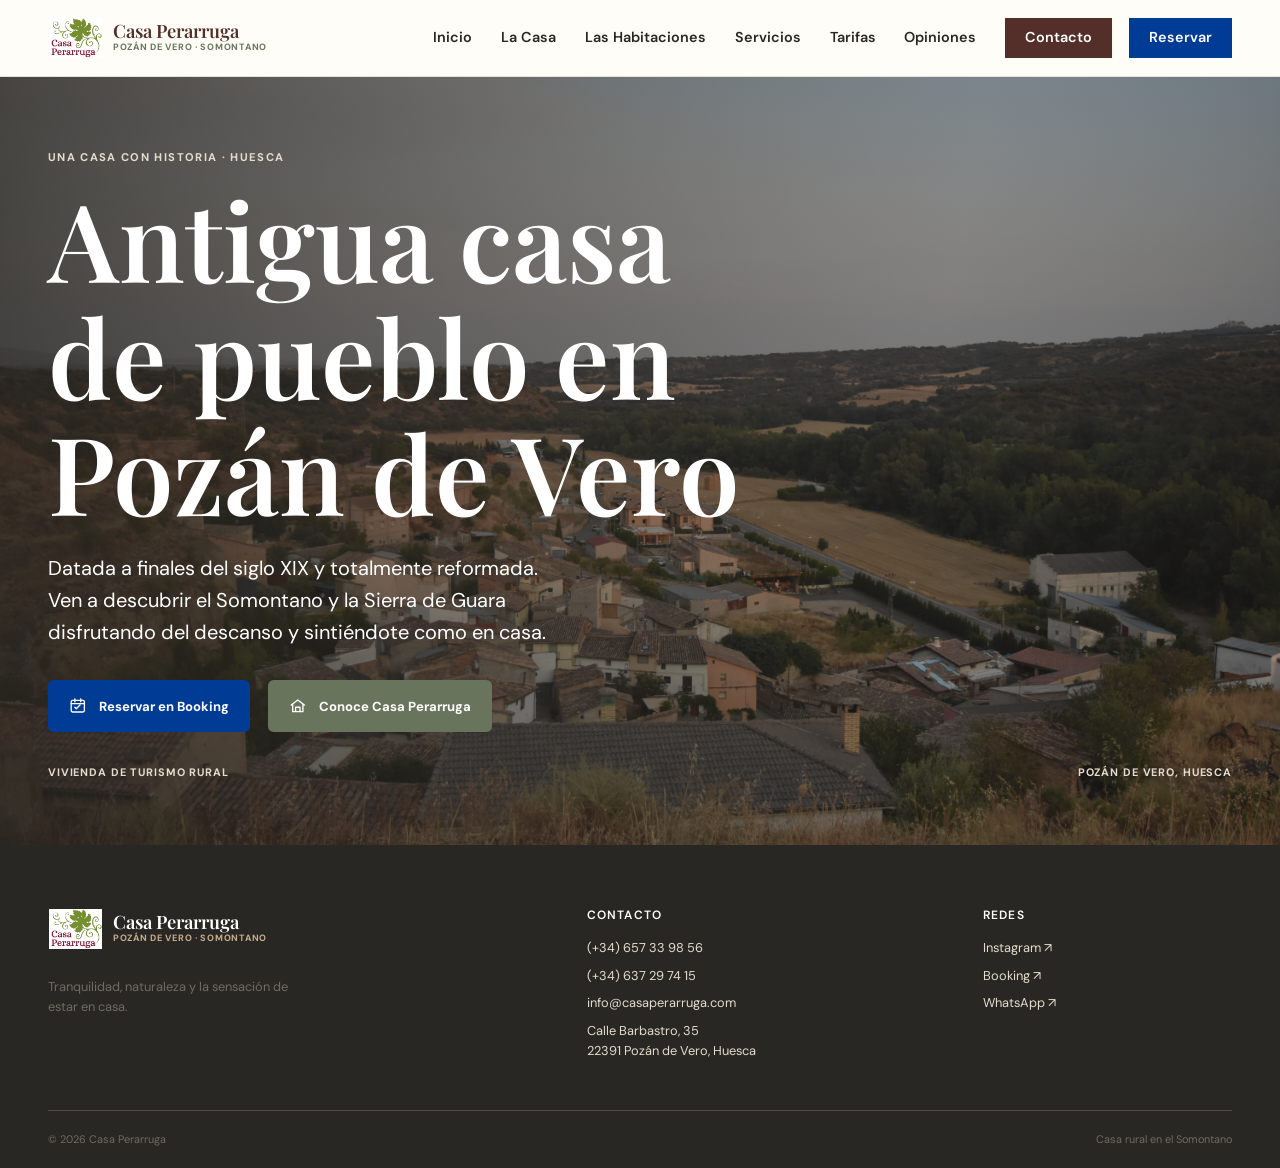
==== index.html @ ce6742c4 "Acabado parte de servicios" ====
<!doctype html>
<html lang="es">
  <head>
    <meta charset="UTF-8" />
    <meta name="viewport" content="width=device-width, initial-scale=1.0" />
    <meta
      name="description"
      content="Casa Perarruga: casa rural con encanto en Pozán de Vero, en el corazón del Somontano y cerca de la Sierra de Guara."
    />
    <meta
      name="keywords"
      content="casa rural Pozán de Vero, turismo Somontano, alojamiento Sierra de Guara"
    />
    <meta name="author" content="Casa Perarruga" />
    <meta name="theme-color" content="#542f2a" />
    <title>Casa Perarruga | Tu refugio en el Somontano</title>
    <link rel="preconnect" href="https://fonts.googleapis.com" />
    <link rel="preconnect" href="https://fonts.gstatic.com" crossorigin />
    <link
      href="https://fonts.googleapis.com/css2?family=DM+Sans:wght@400;500;600;700&family=Playfair+Display:wght@500;600;700&display=swap"
      rel="stylesheet"
    />
    <link rel="stylesheet" href="styles.css" />
  </head>
  <body>
    <header class="site-header">
      <div class="header-inner">
        <a class="brand" href="index.html" aria-label="Casa Perarruga, inicio">
          <span class="brand__mark"
            ><img
              src="imgs/Logo-Casa-Perarruga-WP_-2.jpg"
              alt="Logo de Casa Perarruga"
          /></span>
          <span class="brand__text"
            ><strong>Casa Perarruga</strong
            ><small>Pozán de Vero · Somontano</small></span
          >
        </a>
        <input class="menu-toggle" type="checkbox" id="menu-toggle" />
        <label class="menu-button" for="menu-toggle"
          ><span></span><span></span><span></span
          ><span class="sr-only">Abrir menú</span></label
        >
        <nav class="site-nav" aria-label="Navegación principal">
          <ul>
            <li><a href="index.html" aria-current="page">Inicio</a></li>
            <li class="nav-dropdown">
              <a href="la-casa.html">La Casa</a>
              <ul class="nav-dropdown__menu">
                <li>
                  <a href="la-casa.html#casa-espacios">Descubre la Casa</a>
                </li>
                <li>
                  <a href="la-casa.html#entorno-casa">Explora el Entorno</a>
                </li>
                <li>
                  <a href="la-casa.html#about-us-title">Sobre Nosotros</a>
                </li>
              </ul>
            </li>
            <li class="nav-dropdown">
              <a href="habitaciones.html">Las Habitaciones</a>
              <ul class="nav-dropdown__menu">
                <li><a href="habitacion-garnacha.html">Garnacha</a></li>
                <li><a href="habitacion-merlot.html">Merlot</a></li>
                <li><a href="habitacion-alcanon.html">Alcañón</a></li>
                <li><a href="habitacion-syrah.html">Syrah</a></li>
              </ul>
            </li>
            <li class="nav-dropdown">
              <a href="servicios.html">Servicios</a>
              <ul class="nav-dropdown__menu">
                <li><a href="servicios.html#servicios-title">Servicios incluidos</a></li>
                <li><a href="servicios.html#desayuno-title">Desayuno &amp; Cocina</a></li>
                <li><a href="servicios.html#productos-title">Productos</a></li>
                <li><a href="servicios.html#actividades-title">Actividades</a></li>
              </ul>
            </li>
            <li><a href="tarifas.html">Tarifas</a></li>
            <li><a href="opiniones.html">Opiniones</a></li>
                        <li><a class="nav-cta" href="contacto.html">Contacto</a></li>
            <li>
              <a class="nav-cta nav-cta--booking" href="https://www.booking.com/hotel/es/casa-perarruga.es.html?label=casa-perarruga-aPDXB5siTOXOJWH2P6ihbQS466324829192%3Apl%3Ata%3Ap1%3Ap2%3Aac%3Aap%3Aneg%3Afi%3Atikwd-368432872474%3Alp9197910%3Ali%3Adec%3Adm%3Appccp%3DUmFuZG9tSVYkc2RlIyh9YcGt_tphEo8pawEozW2KQ80&amp;sid=4bc61bdd47e0f33b08dd6b1c204d0a0e&amp;gclid=CjwKCAjw_KjVBhAHEiwAnC0N9K6-22BFaxeWyyTwNk_1AvTN_GtbEFXbpusUPiJRdxfGMWek1PBj7BoCmowQAvD_BwE&amp;aid=311090&amp;ucfs=1&amp;arphpl=1&amp;dest_id=-397373&amp;dest_type=city&amp;group_adults=2&amp;req_adults=2&amp;no_rooms=1&amp;group_children=0&amp;req_children=0&amp;hpos=1&amp;hapos=1&amp;sr_order=popularity&amp;srpvid=c06a6f31c897105a&amp;srepoch=1789573737&amp;from=searchresults" target="_blank" rel="noopener noreferrer">Reservar</a>
            </li>
          </ul>
        </nav>
      </div>
    </header>

    <main>
      <section class="hero" aria-labelledby="hero-title">
        <div class="hero__content page-width">
          <p class="eyebrow">Una casa con historia · Huesca</p>
          <h1 id="hero-title">Antigua casa de pueblo en Pozán de Vero</h1>
          <p class="hero__intro">
            Datada a finales del siglo XIX y totalmente reformada. Ven a
            descubrir el Somontano y la Sierra de Guara disfrutando del descanso
            y sintiéndote como en casa.
          </p>
          <div class="hero__actions">
            <a
              class="button button--booking"
              href="https://www.booking.com/hotel/es/casa-perarruga.es.html?label=casa-perarruga-aPDXB5siTOXOJWH2P6ihbQS466324829192%3Apl%3Ata%3Ap1%3Ap2%3Aac%3Aap%3Aneg%3Afi%3Atikwd-368432872474%3Alp9197910%3Ali%3Adec%3Adm%3Appccp%3DUmFuZG9tSVYkc2RlIyh9YcGt_tphEo8pawEozW2KQ80&amp;sid=4bc61bdd47e0f33b08dd6b1c204d0a0e&amp;gclid=CjwKCAjw_KjVBhAHEiwAnC0N9K6-22BFaxeWyyTwNk_1AvTN_GtbEFXbpusUPiJRdxfGMWek1PBj7BoCmowQAvD_BwE&amp;aid=311090&amp;ucfs=1&amp;arphpl=1&amp;dest_id=-397373&amp;dest_type=city&amp;group_adults=2&amp;req_adults=2&amp;no_rooms=1&amp;group_children=0&amp;req_children=0&amp;hpos=1&amp;hapos=1&amp;sr_order=popularity&amp;srpvid=c06a6f31c897105a&amp;srepoch=1789573737&amp;from=searchresults"
              target="_blank"
              rel="noopener noreferrer"
              ><svg
                class="button__icon"
                viewBox="0 0 24 24"
                aria-hidden="true"
                focusable="false"
              >
                <rect x="3" y="4.5" width="18" height="16" rx="2" />
                <path d="M8 2.5v4M16 2.5v4M3 9h18M8 14l2 2 5-5" />
              </svg>
              <span>Reservar en Booking</span></a
            >
            <a class="button button--secondary" href="la-casa.html">
              <svg
                class="button__icon"
                viewBox="0 0 24 24"
                aria-hidden="true"
                focusable="false"
              >
                <path d="m3 11 9-7 9 7M5 10v10h14V10M9 20v-6h6v6" />
              </svg>
              <span>Conoce Casa Perarruga</span>
            </a>
          </div>
        </div>
        <div class="hero__meta page-width">
          <span>Vivienda de Turismo Rural</span
          ><span>Pozán de Vero, Huesca</span>
        </div>
      </section>
    </main>

    <footer class="site-footer">
      <div class="page-width footer-grid">
        <div>
          <a class="brand brand--footer" href="index.html"
            ><span class="brand__mark"
              ><img
                src="imgs/Logo-Casa-Perarruga-WP_-2.jpg"
                alt="Logo de Casa Perarruga" /></span
            ><span class="brand__text"
              ><strong>Casa Perarruga</strong
              ><small>Pozán de Vero · Somontano</small></span
            ></a
          >
          <p class="footer-note">
            Tranquilidad, naturaleza y la sensación de estar en casa.
          </p>
        </div>
        <div>
          <h3>Contacto</h3>
          <address>
            <a href="tel:+34657339856">(+34) 657 33 98 56</a
            ><a href="tel:+34637297415">(+34) 637 29 74 15</a
            ><a href="mailto:info@casaperarruga.com">info@casaperarruga.com</a
            ><a
              href="https://www.google.com/maps/place/Casa+Perarruga/@42.0810621,0.0323844,17z/data=!3m1!4b1!4m9!3m8!1s0x12a7887ef8998ebd:0x75d4f2448e5ed195!5m2!4m1!1i2!8m2!3d42.0810581!4d0.0349593!16s%2Fg%2F11c52byd4_?entry=ttu&amp;g_ep=EgoyMDI2MDkxMy4wIKXMDSoASAFQAw%3D%3D"
              target="_blank"
              rel="noopener noreferrer"
              >Calle Barbastro, 35<br />22391 Pozán de Vero, Huesca</a
            >
          </address>
        </div>
        <div>
          <h3>Redes</h3>
          <div class="social-links">
            <a
              href="https://www.instagram.com/casaperarruga"
              target="_blank"
              rel="noopener noreferrer"
              >Instagram <span aria-hidden="true">↗</span></a
            ><a
              href="https://www.booking.com/hotel/es/casa-perarruga.es.html?label=casa-perarruga-aPDXB5siTOXOJWH2P6ihbQS466324829192%3Apl%3Ata%3Ap1%3Ap2%3Aac%3Aap%3Aneg%3Afi%3Atikwd-368432872474%3Alp9197910%3Ali%3Adec%3Adm%3Appccp%3DUmFuZG9tSVYkc2RlIyh9YcGt_tphEo8pawEozW2KQ80&amp;sid=4bc61bdd47e0f33b08dd6b1c204d0a0e&amp;gclid=CjwKCAjw_KjVBhAHEiwAnC0N9K6-22BFaxeWyyTwNk_1AvTN_GtbEFXbpusUPiJRdxfGMWek1PBj7BoCmowQAvD_BwE&amp;aid=311090&amp;ucfs=1&amp;arphpl=1&amp;dest_id=-397373&amp;dest_type=city&amp;group_adults=2&amp;req_adults=2&amp;no_rooms=1&amp;group_children=0&amp;req_children=0&amp;hpos=1&amp;hapos=1&amp;sr_order=popularity&amp;srpvid=c06a6f31c897105a&amp;srepoch=1789573737&amp;from=searchresults"
              target="_blank"
              rel="noopener noreferrer"
              >Booking <span aria-hidden="true">↗</span></a
            ><a
              href="https://api.whatsapp.com/send/?phone=34657339856&amp;text=Hola%2C+%C2%BFpod%C3%A9is+ayudarme%3F&amp;type=phone_number&amp;app_absent=0"
              target="_blank"
              rel="noopener noreferrer"
              >WhatsApp <span aria-hidden="true">↗</span></a
            >
          </div>
        </div>
      </div>
      <div class="footer-bottom page-width">
        <span>© 2026 Casa Perarruga</span
        ><span>Casa rural en el Somontano</span>
      </div>
    </footer>
  </body>
</html>
---- styles.css ----
﻿:root {
  --cream: #f6f1e8;
  --paper: #fffdf8;
  --stone: #e5dccd;
  --sand: #c9ae8f;
  --earth: #8b654e;
  --clay: #b86d50;
  --wine: #542f2a;
  --olive: #69745c;
  --ink: #292723;
  --muted: #706a62;
  --white: #ffffff;
  --heading: "Playfair Display", Georgia, serif;
  --body: "DM Sans", Arial, sans-serif;
  --content-width: 74rem;
  --section-space: clamp(4.5rem, 10vw, 8.5rem);
  --radius: 0.35rem;
  --shadow: 0 1.25rem 3rem rgb(41 39 35 / 12%);
}

* {
  box-sizing: border-box;
}

html {
  scroll-behavior: smooth;
}

body {
  margin: 0;
  max-width: 100vw;
  overflow-x: hidden;
  color: var(--ink);
  background: var(--paper);
  font-family: var(--body);
  line-height: 1.6;
}

body,
button,
input {
  font-family: var(--body);
}

img {
  display: block;
  max-width: 100%;
}

a {
  color: inherit;
}

a:focus-visible,
button:focus-visible,
input:focus-visible+.menu-button {
  outline: 3px solid var(--clay);
  outline-offset: 4px;
}

.page-width {
  width: min(100% - 2rem, var(--content-width));
  margin-inline: auto;
}

.sr-only {
  position: absolute;
  width: 1px;
  height: 1px;
  padding: 0;
  margin: -1px;
  overflow: hidden;
  clip: rect(0, 0, 0, 0);
  white-space: nowrap;
  border: 0;
}

.site-header {
  position: sticky;
  top: 0;
  z-index: 10;
  background: rgb(255 253 248 / 94%);
  border-bottom: 1px solid rgb(201 174 143 / 35%);
  backdrop-filter: blur(1rem);
}

.header-inner {
  display: flex;
  position: relative;
  align-items: center;
  justify-content: space-between;
  min-height: 4.75rem;
  width: min(100% - 2rem, var(--content-width));
  margin-inline: auto;
}

.brand {
  display: inline-flex;
  align-items: center;
  gap: 0.65rem;
  color: var(--wine);
  text-decoration: none;
}

.brand__mark {
  display: block;
  width: 3.4rem;
  height: 2.5rem;
  flex: 0 0 3.4rem;
  overflow: hidden;
}

.brand__mark img {
  width: 100%;
  height: 100%;
  object-fit: contain;
  object-position: center;
}

.brand__text {
  display: grid;
  gap: 0.1rem;
}

.brand__text strong {
  font-family: var(--heading);
  font-size: 1.15rem;
  font-weight: 600;
  line-height: 1;
}

.brand__text small {
  color: var(--olive);
  font-size: 0.57rem;
  font-weight: 700;
  letter-spacing: 0.08em;
  line-height: 1.3;
  text-transform: uppercase;
}

.menu-toggle {
  position: absolute;
  width: 1px;
  height: 1px;
  opacity: 0;
}

.menu-button {
  display: grid;
  gap: 0.28rem;
  width: 2.75rem;
  padding: 0.6rem;
  cursor: pointer;
}

.menu-button span:not(.sr-only) {
  display: block;
  width: 100%;
  height: 2px;
  background: var(--wine);
  transition:
    transform 180ms ease,
    opacity 180ms ease;
}

.site-nav {
  position: absolute;
  top: 100%;
  right: 0;
  left: 0;
  display: none;
  padding: 0.75rem 1rem 1rem;
  background: var(--paper);
  border-bottom: 1px solid var(--stone);
  box-shadow: var(--shadow);
}

.menu-toggle:checked~.site-nav {
  display: block;
}

.menu-toggle:checked+.menu-button span:nth-child(1) {
  transform: translateY(0.42rem) rotate(45deg);
}

.menu-toggle:checked+.menu-button span:nth-child(2) {
  opacity: 0;
}

.menu-toggle:checked+.menu-button span:nth-child(3) {
  transform: translateY(-0.42rem) rotate(-45deg);
}

.site-nav ul {
  display: grid;
  gap: 0.25rem;
  margin: 0;
  padding: 0;
  list-style: none;
}

.nav-dropdown {
  position: relative;
}

.nav-dropdown>a {
  font-weight: 700;
}

.nav-dropdown>a span {
  display: none;
}

.nav-dropdown__menu {
  display: grid !important;
  gap: 0 !important;
  max-height: 0;
  overflow: hidden;
  padding: 0 !important;
  background: var(--paper);
  border: 1px solid transparent;
  border-radius: 0.5rem;
  opacity: 0;
  visibility: hidden;
  transform: translateY(-0.35rem);
  transition:
    max-height 220ms ease,
    opacity 180ms ease,
    visibility 180ms ease,
    transform 180ms ease;
}

.nav-dropdown__menu {
  margin: 0.25rem 0 0.5rem 0.75rem !important;
  padding: 0.35rem 0 0.35rem 0.5rem !important;
  border-left: 2px solid var(--clay);
  border-radius: 0;
  background: var(--cream);
}

.nav-dropdown:hover .nav-dropdown__menu,
.nav-dropdown:focus-within .nav-dropdown__menu,
.menu-toggle:checked~.site-nav .nav-dropdown__menu {
  max-height: 15rem;
  opacity: 1;
  visibility: visible;
  transform: translateY(0);
}

.nav-dropdown__menu a {
  padding: 0.5rem 0.8rem;
  color: var(--muted);
  font-size: 0.78rem;
  font-weight: 500;
  border-radius: 0.35rem;
}

.nav-dropdown__menu a:hover,
.nav-dropdown__menu a:focus-visible {
  background: var(--cream);
  color: var(--wine);
}

.site-nav a {
  display: block;
  padding: 0.7rem 0.8rem;
  color: var(--ink);
  font-size: 0.9rem;
  font-weight: 600;
  text-decoration: none;
}

.site-nav a:hover {
  color: var(--wine);
}

.site-nav .nav-cta {
  color: var(--white);
  background: var(--wine);
  text-align: center;
  transition: filter 180ms ease;
}

.site-nav .nav-cta:hover,
.site-nav .nav-cta:focus-visible {
  color: var(--white);
  filter: brightness(0.88);
}

.site-nav .nav-cta.nav-cta--booking {
  background: #003b95;
}

.hero {
  display: flex;
  flex-direction: column;
  justify-content: flex-end;
  min-height: min(48rem, calc(100svh - 4.75rem));
  padding-block: 5rem 4rem;
  color: var(--white);
  background-image:
    linear-gradient(100deg, rgb(41 39 35 / 78%) 0%, rgb(41 39 35 / 38%) 70%),
    url("imgs/DSC_0624.JPG");
  background-position: center;
  background-size: cover;
}

.hero__content {
  margin-inline: auto;
}

.eyebrow {
  margin: 0 0 0.9rem;
  color: var(--clay);
  font-size: 0.7rem;
  font-weight: 700;
  letter-spacing: 0.12em;
  line-height: 1.4;
  text-transform: uppercase;
}

.hero .eyebrow {
  color: var(--stone);
}

h1,
h2,
h3,
p {
  margin-top: 0;
}

h1,
h2,
h3 {
  font-family: var(--heading);
  font-weight: 600;
  line-height: 1.08;
}

h1 {
  max-width: 11ch;
  margin-bottom: 1.4rem;
  font-size: clamp(3rem, 12vw, 6.75rem);
}

h2 {
  margin-bottom: 1.5rem;
  font-size: clamp(2.2rem, 7vw, 4.4rem);
}

h3 {
  margin-bottom: 0.55rem;
  font-size: 1.35rem;
}

.hero__intro {
  max-width: 33rem;
  margin-bottom: 2rem;
  font-size: clamp(1rem, 2.5vw, 1.25rem);
}

.hero__actions {
  display: flex;
  flex-wrap: wrap;
  align-items: center;
  gap: 1.15rem;
}

.button {
  display: inline-flex;
  align-items: center;
  justify-content: center;
  gap: 0.75rem;
  min-height: 3.2rem;
  padding: 0.8rem 1.25rem;
  border: 1px solid transparent;
  border-radius: var(--radius);
  font-size: 0.82rem;
  font-weight: 700;
  text-decoration: none;
  transition:
    transform 180ms ease,
    filter 180ms ease;
}

.button:hover {
  transform: translateY(-2px);
  filter: brightness(0.88);
}

.button--primary {
  background: var(--clay);
  color: var(--white);
}

.button--booking {
  background: #003b95;
  color: var(--white);
}

.button--booking:hover,
.button--booking:focus-visible {
  background: #002f78;
  color: var(--white);
}

.button--secondary {
  background: var(--olive);
  color: var(--white);
}

.button__icon {
  width: 1.1rem;
  height: 1.1rem;
  fill: none;
  stroke: currentColor;
  stroke-linecap: round;
  stroke-linejoin: round;
  stroke-width: 1.8;
}

.text-link {
  display: inline-flex;
  align-items: center;
  gap: 0.55rem;
  color: var(--wine);
  font-size: 0.82rem;
  font-weight: 700;
  text-decoration: none;
}

.text-link:hover {
  color: var(--clay);
}

.text-link--light {
  color: var(--white);
}

.hero__meta {
  display: flex;
  justify-content: space-between;
  gap: 1rem;
  margin-top: 2rem;
  color: var(--stone);
  font-size: 0.68rem;
  font-weight: 700;
  letter-spacing: 0.08em;
  text-transform: uppercase;
}

.surroundings {
  width: 100%;
  max-width: 100vw;
  overflow: hidden;
  height: auto;
  padding: 5rem 0 3rem;
  background: var(--cream);
}

.surroundings__intro {
  display: flex;
  flex-direction: column;
  gap: 1rem;
  width: 100%;
  height: auto;
  align-items: stretch;
  margin-bottom: 2rem;
}

.surroundings__intro>div,
.surroundings__lead {
  min-width: 0;
}

.surroundings__intro h2 {
  max-width: 13ch;
  margin-bottom: 0;
  color: var(--wine);
  font-size: clamp(1.85rem, 8vw, 2.5rem);
  line-height: 1.05;
}

.surroundings__lead {
  max-width: 40rem;
  margin-bottom: 0;
  color: var(--muted);
  font-size: 0.92rem;
  line-height: 1.5;
}

.interest-grid {
  display: flex;
  flex-direction: row;
  width: 100%;
  max-width: 100%;
  gap: 1rem;
  height: auto;
  overflow-x: auto;
  padding: 0.25rem 0.1rem 0.75rem;
  scroll-snap-type: x mandatory;
  scrollbar-width: none;
  -webkit-overflow-scrolling: touch;
}

.interest-grid::-webkit-scrollbar {
  display: none;
}

.interest-card {
  display: flex;
  flex-direction: column;
  flex: 0 0 80%;
  height: auto;
  min-width: 80%;
  overflow: hidden;
  padding: 0;
  background: var(--paper);
  border-top: 3px solid var(--clay);
  box-shadow: 0 0.5rem 1.75rem rgb(41 39 35 / 7%);
  border-radius: var(--radius);
  scroll-snap-align: center;
}

.interest-card__image {
  width: 100%;
  height: 8.5rem;
  object-fit: cover;
}

.interest-card__content {
  display: flex;
  flex-direction: column;
  flex: 1;
  height: 100%;
  padding: 0.9rem 1rem 1rem;
}

.interest-card__number {
  margin-bottom: 0.6rem;
  color: var(--clay);
  font-size: 0.68rem;
  font-weight: 700;
  letter-spacing: 0.1em;
  text-transform: uppercase;
}

.interest-card h3 {
  color: var(--wine);
}

.interest-card__content>p:last-of-type {
  margin-bottom: 1.25rem;
  color: var(--muted);
  font-size: 0.82rem;
  line-height: 1.55;
}

.interest-card__map-link {
  align-self: stretch;
  display: flex;
  width: 100%;
  min-height: 3rem;
  margin-top: auto;
  padding: 0.75rem 1rem;
  border: 0;
  border-radius: 9999px;
  background: var(--wine);
  color: var(--white);
  font-size: 0.75rem;
  font-weight: 700;
  letter-spacing: 0.04em;
  justify-content: space-between;
  box-shadow: 0 0.35rem 0.8rem rgb(84 47 42 / 24%);
}

.interest-card__map-slot {
  display: inline-flex;
  flex: 0 0 1.5rem;
  align-items: center;
  justify-content: center;
  font-size: 1.15rem;
  line-height: 1;
}

.interest-card__map-slot img {
  width: 1.05rem;
  height: 1.4rem;
  object-fit: contain;
}

.interest-card__map-label {
  flex: 1 1 auto;
  text-align: center;
  white-space: nowrap;
}

.interest-card__map-link:hover,
.interest-card__map-link:focus-visible {
  background: var(--clay);
  color: var(--white);
  box-shadow: 0 0.5rem 1rem rgb(84 47 42 / 32%);
}

.surroundings__link {
  margin-top: 2rem;
}

.section {
  padding-block: var(--section-space);
}

.surroundings.section {
  padding-top: 5rem;
  padding-bottom: 3rem;
}

.about {
  display: grid;
  gap: 3.5rem;
}

.about__intro {
  max-width: 36rem;
}

.about__intro p:not(.eyebrow) {
  color: var(--muted);
}

.about__intro .lead {
  color: var(--ink);
  font-size: 1.13rem;
}

.about__intro .text-link {
  margin-top: 0.75rem;
}

.rural-seal {
  display: flex;
  align-items: center;
  gap: 1rem;
  max-width: 28rem;
  margin: 2rem 0 0;
  padding-top: 1.25rem;
  border-top: 1px solid var(--stone);
}

.rural-seal img {
  width: 4.5rem;
  height: 5.75rem;
  object-fit: cover;
  object-position: center;
  border-radius: var(--radius);
  box-shadow: 0 0.5rem 1.25rem rgb(41 39 35 / 12%);
}

.rural-seal figcaption {
  color: var(--muted);
  font-family: var(--heading);
  font-size: 1rem;
  line-height: 1.35;
}

.house-cta {
  align-self: flex-start;
  margin-top: auto;
  background: var(--wine);
}

.house-cta:hover,
.house-cta:focus-visible {
  background: var(--clay);
  color: var(--white);
  filter: none;
}

.house-slider {
  position: relative;
  width: 100%;
  max-width: 1000px;
  margin: 60px auto 0;
  overflow: hidden;
  border-radius: 12px;
  box-shadow: 0 0.75rem 2rem rgb(41 39 35 / 12%);
}

.house-slider__control {
  position: absolute;
  top: 50%;
  z-index: 1;
  display: grid;
  width: 2.5rem;
  height: 2.5rem;
  padding: 0;
  place-items: center;
  border: 1px solid rgb(255 255 255 / 60%);
  border-radius: 50%;
  background: rgb(41 39 35 / 35%);
  color: var(--white);
  font-size: 2rem;
  line-height: 1;
  transform: translateY(-50%);
  cursor: pointer;
  transition:
    background 180ms ease,
    transform 180ms ease;
}

.house-slider__control:hover,
.house-slider__control:focus-visible {
  background: rgb(84 47 42 / 82%);
  transform: translateY(-50%) scale(1.06);
}

.house-slider__control--previous {
  left: 1rem;
}

.house-slider__control--next {
  right: 1rem;
}

.house-slider__track {
  display: flex;
  width: 100%;
  height: 450px;
  gap: 0;
  overflow-x: auto;
  overflow-y: hidden;
  scroll-snap-type: x mandatory;
  scrollbar-width: none;
  -webkit-overflow-scrolling: touch;
}

.house-slider__track::-webkit-scrollbar {
  display: none;
}

.house-slider__track img {
  flex: 0 0 100%;
  width: 100%;
  height: 100%;
  object-fit: cover;
  scroll-snap-align: center;
}

.about__details {
  display: grid;
  gap: 0.75rem;
}

.detail-card {
  padding: 1.5rem;
  background: var(--cream);
  border-left: 3px solid var(--clay);
}

.detail-card__number {
  display: block;
  margin-bottom: 1.75rem;
  color: var(--clay);
  font-family: var(--heading);
  font-size: 1.25rem;
}

.detail-card__title {
  display: flex;
  align-items: center;
  gap: 0.5rem;
  color: var(--wine);
}

.detail-card__title svg {
  width: 1.35rem;
  height: 1.35rem;
  flex: 0 0 1.35rem;
  fill: none;
  stroke: currentColor;
  stroke-linecap: round;
  stroke-linejoin: round;
  stroke-width: 1.6;
}

.detail-card p {
  margin-bottom: 0;
  color: var(--muted);
  font-size: 0.9rem;
}

.section--tinted {
  background: var(--cream);
}

.section-heading {
  display: grid;
  gap: 1rem;
  margin-bottom: 2.25rem;
}

.section-heading h2 {
  margin-bottom: 0;
}

.section-heading>p {
  max-width: 26rem;
  margin-bottom: 0;
  color: var(--muted);
}

.room-grid {
  display: grid;
  gap: 1rem;
}

.room-card {
  display: flex;
  flex-direction: column;
  overflow: hidden;
  background: var(--paper);
  box-shadow: 0 0.5rem 1.75rem rgb(41 39 35 / 9%);
  border-radius: var(--radius);
}

.room-card__image {
  position: relative;
  aspect-ratio: 4 / 3;
  overflow: hidden;
}

.room-card__image img {
  width: 100%;
  height: 100%;
  object-fit: cover;
  transition: transform 500ms ease;
}

.room-card:hover .room-card__image img {
  transform: scale(1.04);
}

.room-card__image span {
  position: absolute;
  top: 0.8rem;
  right: 0.8rem;
  display: grid;
  width: 2.1rem;
  height: 2.1rem;
  place-items: center;
  border-radius: 50%;
  background: var(--paper);
  color: var(--wine);
  font-size: 0.68rem;
  font-weight: 700;
}

.room-card__body {
  display: flex;
  flex: 1;
  flex-direction: column;
  padding: 1.25rem;
}

.room-card__body p {
  margin-bottom: 1rem;
  color: var(--muted);
  font-size: 0.86rem;
}

.room-card__body a {
  color: var(--wine);
  font-size: 0.78rem;
  font-weight: 700;
  text-decoration: none;
}

.room-card__body a:hover {
  color: var(--clay);
}

.room-card__button {
  display: inline-flex;
  align-self: flex-start;
  align-items: center;
  gap: 0.55rem;
  margin-top: auto;
  padding: 0.65rem 0.85rem;
  border: 1px solid var(--wine);
  border-radius: var(--radius);
  background: var(--wine);
  color: var(--white) !important;
  transition:
    background-color 180ms ease,
    transform 180ms ease;
}

.room-card__button:hover,
.room-card__button:focus-visible {
  background: var(--clay);
  color: var(--white) !important;
  transform: translateY(-2px);
}

.services {
  display: grid;
  gap: 2.5rem;
}

.services__heading {
  max-width: 35rem;
}

.service-list {
  display: grid;
  gap: 1.5rem;
}

.service-list article {
  padding-top: 1rem;
  border-top: 1px solid var(--stone);
}

.service-list article>span {
  display: block;
  margin-bottom: 1.25rem;
  color: var(--clay);
  font-size: 1.35rem;
}

.service-list h3 {
  font-size: 1.25rem;
}

.service-list p {
  max-width: 22rem;
  margin-bottom: 0;
  color: var(--muted);
  font-size: 0.88rem;
}

.reviews {
  background: var(--wine);
  color: var(--white);
}

.reviews__inner {
  display: grid;
  gap: 3rem;
}

.rating {
  display: flex;
  flex-wrap: wrap;
  align-items: baseline;
  align-content: start;
  column-gap: 0.35rem;
  max-width: 15rem;
}

.rating strong {
  font-family: var(--heading);
  font-size: 5rem;
  font-weight: 500;
  line-height: 0.9;
}

.rating>span {
  color: var(--stone);
  font-size: 1.2rem;
}

.rating small {
  flex-basis: 100%;
  margin-top: 0.75rem;
  color: var(--stone);
  font-size: 0.72rem;
}

.stars {
  flex-basis: 100%;
  margin-top: 1.25rem;
  color: var(--sand);
  letter-spacing: 0.18em;
}

.review-copy h2 {
  max-width: 32rem;
  margin-bottom: 1.5rem;
}

blockquote {
  max-width: 34rem;
  margin: 0 0 1rem;
  color: var(--stone);
  font-size: 1rem;
}

cite {
  color: var(--white);
  font-size: 0.78rem;
  font-style: normal;
  font-weight: 700;
}

.review-copy .eyebrow {
  color: var(--sand);
}

.contact {
  display: flex;
  flex-direction: column;
  gap: 1.5rem;
  align-items: flex-start;
}

.contact h2 {
  margin-bottom: 0.5rem;
}

.contact p:not(.eyebrow) {
  max-width: 30rem;
  margin-bottom: 0;
  color: var(--muted);
}

.site-footer {
  padding: 4rem 0 1.25rem;
  background: var(--ink);
  color: var(--stone);
}

.footer-grid {
  display: grid;
  grid-template-columns: 1fr;
  gap: 2.5rem;
  padding-bottom: 3rem;
}

.brand--footer {
  color: var(--white);
}

.brand--footer .brand__mark {
  border: 0;
}

.brand--footer .brand__text small {
  color: var(--sand);
}

.footer-note {
  max-width: 15rem;
  margin: 1.25rem 0 0;
  color: var(--muted);
  font-size: 0.8rem;
}

.site-footer h3 {
  margin-bottom: 1rem;
  color: var(--white);
  font-family: var(--body);
  font-size: 0.75rem;
  letter-spacing: 0.1em;
  text-transform: uppercase;
}

.site-footer address {
  display: grid;
  gap: 0.45rem;
  color: var(--stone);
  font-size: 0.8rem;
  font-style: normal;
}

.site-footer address a,
.social-links a {
  text-decoration: none;
}

.site-footer address a:hover,
.social-links a:hover {
  color: var(--white);
}

.social-links {
  display: grid;
  gap: 0.45rem;
  font-size: 0.8rem;
}

.footer-bottom {
  display: flex;
  justify-content: space-between;
  gap: 1rem;
  padding-top: 1.25rem;
  border-top: 1px solid rgb(229 220 205 / 20%);
  color: var(--muted);
  font-size: 0.68rem;
}

.page-hero {
  padding-block: clamp(4rem, 10vw, 8rem) clamp(3rem, 7vw, 5rem);
  border-bottom: 1px solid var(--stone);
}

.house-page {
  display: flex;
  flex-direction: column;
}

.house-page .page-hero {
  display: flex;
  flex-direction: column;
  justify-content: flex-end;
  min-height: min(48rem, calc(100svh - 4.75rem));
  width: 100%;
  max-width: none;
  margin-inline: 0;
  padding: 5rem max(1rem, calc((100% - var(--content-width)) / 2)) 4rem;
  order: 1;
  color: var(--white);
  background-image:
    linear-gradient(100deg, rgb(41 39 35 / 78%) 0%, rgb(41 39 35 / 38%) 70%),
    url("imgs/Casa_Perarruga_Exterior.jpg");
  background-position: center;
  background-size: cover;
  border-bottom: 0;
}

.house-page .surroundings {
  order: 3;
}

.house-page .content-page {
  order: 2;
}

.page-hero h1 {
  max-width: 13ch;
  margin-bottom: 1.25rem;
  color: var(--wine);
  font-size: clamp(2.8rem, 9vw, 6rem);
}

.house-page .page-hero h1 {
  color: var(--white);
}

.page-hero .eyebrow,
.room-detail-hero .eyebrow {
  color: var(--stone);
}

.page-hero>p:last-child {
  max-width: 38rem;
  margin-bottom: 0;
  color: var(--muted);
  font-size: 1.1rem;
}

.house-page .page-hero>p:last-child {
  color: var(--stone);
}

.house-page .page-hero>p:not(.eyebrow) {
  max-width: 33rem;
  margin-bottom: 1rem;
  color: var(--white);
  font-size: clamp(1rem, 2.5vw, 1.25rem);
}

.rooms-hero {
  display: flex;
  flex-direction: column;
  justify-content: flex-end;
  min-height: min(48rem, calc(100svh - 4.75rem));
  width: 100%;
  max-width: none;
  margin-inline: 0;
  padding: 5rem max(1rem, calc((100% - var(--content-width)) / 2)) 4rem;
  color: var(--white);
  background-image:
    linear-gradient(100deg, rgb(41 39 35 / 78%) 0%, rgb(41 39 35 / 38%) 70%),
    url("imgs/105484343.jpg");
  background-position: center;
  background-size: cover;
  border-bottom: 0;
}

.rooms-hero h1 {
  color: var(--white);
}

.rooms-hero>p:last-child {
  max-width: 33rem;
  margin-bottom: 0;
  color: var(--white);
  font-size: clamp(1rem, 2.5vw, 1.25rem);
}

.house-section-nav {
  display: flex;
  flex-wrap: wrap;
  gap: 0.75rem;
  margin-top: 0;
}

.house-section-nav a {
  display: inline-flex;
  align-items: center;
  gap: 0.6rem;
  padding: 0.7rem 1rem;
  border: 1px solid rgb(255 255 255 / 55%);
  border-radius: var(--radius);
  color: var(--white);
  font-size: 0.82rem;
  font-weight: 700;
  text-decoration: none;
  transition:
    background-color 180ms ease,
    border-color 180ms ease,
    transform 180ms ease;
}

.house-section-nav a:hover,
.house-section-nav a:focus-visible {
  background: var(--white);
  border-color: var(--white);
  color: var(--wine);
  transform: translateY(-2px);
}

.house-section-nav a.button--booking {
  gap: 0.75rem;
  min-height: 3.2rem;
  padding: 0.8rem 1.25rem;
  border-color: transparent;
}

.house-section-nav a.button--booking:hover,
.house-section-nav a.button--booking:focus-visible {
  background: #002f78;
  border-color: transparent;
  color: var(--white);
}

#casa-espacios {
  scroll-margin-top: 11rem;
}

#about-us-title {
  scroll-margin-top: 15rem;
}

#entorno-casa {
  scroll-margin-top: 6rem;
}

/* Sección servicios: anclajes suaves */
#servicios-title,
#desayuno-title,
#actividades-title {
  scroll-margin-top: 11rem;
}

#productos-title {
  scroll-margin-top: 15rem;
  /* extra espacio para el icono */
}

.room-detail-hero {
  display: flex;
  flex-direction: column;
  justify-content: flex-end;
  min-height: min(48rem, calc(100svh - 4.75rem));
  width: 100%;
  max-width: none;
  margin-inline: 0;
  padding: 5rem max(1rem, calc((100% - var(--content-width)) / 2)) 4rem;
  color: var(--white);
  background-position: center;
  background-size: cover;
  border-bottom: 0;
}

.room-detail-hero--garnacha {
  background-image:
    linear-gradient(100deg, rgb(41 39 35 / 78%) 0%, rgb(41 39 35 / 38%) 70%),
    url("imgs/Habitaciones/Garnacha/Garnacha.jpg");
}

.room-detail-hero--merlot {
  background-image:
    linear-gradient(100deg, rgb(41 39 35 / 78%) 0%, rgb(41 39 35 / 38%) 70%),
    url("imgs/Habitaciones/Merlot/Merlot.jpg");
}

.room-detail-hero--alcanon {
  background-image:
    linear-gradient(100deg, rgb(41 39 35 / 78%) 0%, rgb(41 39 35 / 38%) 70%),
    url("imgs/Habitaciones/Alcañon/Alcañon.jpg");
}

.room-detail-hero--syrah {
  background-image:
    linear-gradient(100deg, rgb(41 39 35 / 78%) 0%, rgb(41 39 35 / 38%) 70%),
    url("imgs/Habitaciones/Syrah/Syrah.jpg");
}

.room-detail-hero h1 {
  min-height: 2.16em;
  color: var(--white);
}

.room-detail-hero>p:last-child {
  max-width: 33rem;
  min-height: 5.3rem;
  color: var(--white);
  font-size: clamp(1rem, 2.5vw, 1.25rem);
}

.hero,
.house-page .page-hero,
.rooms-hero,
.room-detail-hero {
  height: min(48rem, calc(100svh - 4.75rem));
  min-height: 0;
}

.room-detail {
  display: grid;
  gap: 2rem;
  padding-block: var(--section-space);
}

.room-photo-carousel {
  position: relative;
  width: min(100% - 2rem, 74rem);
  margin-inline: auto;
  margin-bottom: var(--section-space);
  overflow: hidden;
  border-radius: 0.75rem;
  box-shadow: var(--shadow);
}

.room-photo-carousel__track {
  display: flex;
  width: 100%;
  height: clamp(30rem, 65vw, 48rem);
  gap: 0;
  overflow-x: auto;
  overflow-y: hidden;
  scroll-snap-type: x mandatory;
  scrollbar-width: none;
  -webkit-overflow-scrolling: touch;
}

.room-photo-carousel__track::-webkit-scrollbar {
  display: none;
}

.room-photo-carousel__track img {
  flex: 0 0 100%;
  width: 100%;
  height: 100%;
  object-fit: cover;
  scroll-snap-align: center;
}

.room-photo-carousel__control {
  position: absolute;
  top: 50%;
  z-index: 1;
  display: grid;
  width: 2.75rem;
  height: 2.75rem;
  padding: 0;
  place-items: center;
  border: 1px solid rgb(255 255 255 / 60%);
  border-radius: 50%;
  background: rgb(41 39 35 / 45%);
  color: var(--white);
  font-size: 2rem;
  line-height: 1;
  transform: translateY(-50%);
  cursor: pointer;
}

.room-photo-carousel__control:hover,
.room-photo-carousel__control:focus-visible {
  background: var(--wine);
}

.room-photo-carousel__control--previous {
  left: 1rem;
}

.room-photo-carousel__control--next {
  right: 1rem;
}

.room-gallery {
  display: grid;
  grid-template-columns: repeat(2, 1fr);
  gap: 0.75rem;
}

.room-gallery img {
  width: 100%;
  height: 100%;
  min-height: 10rem;
  object-fit: cover;
  border-radius: var(--radius);
}

.room-gallery img:first-child {
  grid-column: 1 / -1;
  aspect-ratio: 16 / 10;
}

.room-description h2 {
  color: var(--wine);
}

.room-description p {
  color: var(--muted);
  line-height: 1.7;
}

.room-description .button {
  margin-top: 1rem;
}

/* ── Bloque de características: tarjetas clave-valor ───────────── */
.room-amenities {
  padding-block: clamp(2.5rem, 6vw, 4rem);
  border-top: 1px solid var(--stone);
}

.room-amenities__title {
  margin-bottom: 2rem;
  color: var(--wine);
  font-family: var(--font-serif);
  font-size: clamp(1.25rem, 2.5vw, 1.6rem);
  text-align: center;
}

.room-amenities__cards {
  display: grid;
  grid-template-columns: repeat(auto-fit, minmax(22rem, 1fr));
  gap: 1.25rem;
  max-width: 50rem;
  margin: 0 auto;
}

.room-amenities__card {
  border: 1px solid var(--stone);
  border-radius: var(--radius);
  overflow: hidden;
}

.room-amenities__card-header {
  display: flex;
  align-items: center;
  gap: 0.6rem;
  padding: 0.75rem 1.25rem;
  background: var(--wine);
  color: var(--white);
  font-size: 0.75rem;
  font-weight: 700;
  letter-spacing: 0.08em;
  text-transform: uppercase;
}

.room-amenities__card-header svg {
  width: 1rem;
  height: 1rem;
  flex-shrink: 0;
  fill: none;
  stroke: currentColor;
  stroke-width: 2;
  stroke-linecap: round;
  stroke-linejoin: round;
}

.room-amenities__table {
  width: 100%;
  border-collapse: collapse;
}

.room-amenities__table tr:nth-child(even) td {
  background: #faf8f5;
}

.room-amenities__table tr:last-child td {
  border-bottom: 0;
}

.room-amenities__table td {
  padding: 0.6rem 1.25rem;
  border-bottom: 1px solid var(--stone);
  font-size: 0.875rem;
  line-height: 1.4;
  vertical-align: middle;
}

.room-amenities__table td:first-child {
  width: 46%;
  color: var(--ink);
  font-weight: 600;
}

.room-amenities__table td:last-child {
  color: var(--muted);
}

.room-amenities__note {
  margin: 1.5rem auto 0;
  max-width: 50rem;
  color: var(--muted);
  font-size: 0.78rem;
  font-style: italic;
  text-align: center;
}

.content-page,
.contact-page,
.pricing-page,
.quote-grid {
  gap: 3rem;
  padding-block: var(--section-space);
}

.content-columns {
  display: grid;
  gap: 3rem;
}

.content-copy {
  max-width: 40rem;
  display: flex;
  flex-direction: column;
  height: 100%;
}

.content-copy h2,
.pricing-note h2,
.contact-panel h2 {
  color: var(--wine);
}

.floor-list {
  display: grid;
  gap: 1rem;
}

.floor-list .detail-card {
  border-left-width: 4px;
}

.rooms-page {
  padding-block: var(--section-space);
}

.rooms-page .room-card h2 {
  margin-bottom: 0.55rem;
  color: var(--wine);
  font-size: 1.7rem;
}

.service-list--page {
  grid-template-columns: 1fr;
  gap: 2rem;
}

.service-list--page article {
  padding: 1.5rem;
  background: var(--cream);
  border-top: 3px solid var(--clay);
}

.service-list--page h2 {
  margin-bottom: 0.6rem;
  color: var(--wine);
  font-size: 1.7rem;
}

.service-list--page p {
  max-width: 32rem;
}

.pricing-note,
.pricing-contact,
.contact-panel {
  padding: clamp(1.5rem, 5vw, 3rem);
  background: var(--cream);
}

.pricing-note h2 {
  max-width: 16ch;
}

.pricing-note p,
.pricing-contact p {
  max-width: 32rem;
  color: var(--muted);
}

.pricing-note .button {
  margin-top: 1rem;
}

.pricing-contact {
  align-self: start;
  background: var(--wine);
  color: var(--white);
}

.pricing-contact .eyebrow {
  color: var(--sand);
}

.pricing-contact h3 {
  color: var(--white);
  font-size: clamp(2rem, 7vw, 3.5rem);
}

.pricing-contact p {
  color: var(--stone);
}

.pricing-contact a {
  color: var(--white);
  font-weight: 700;
}

.reviews-page {
  background: var(--wine);
  color: var(--white);
}

.quote-grid article:last-child {
  align-self: end;
  color: var(--muted);
  font-size: 1.15rem;
}

.contact-panel {
  min-height: 18rem;
}

.contact-panel--soft {
  background: var(--stone);
}

.contact-panel address {
  display: grid;
  gap: 0.65rem;
  font-style: normal;
}

.contact-line {
  display: block;
  color: var(--wine);
  font-size: 1.05rem;
  font-weight: 700;
  text-decoration: none;
}

.contact-line:hover {
  color: var(--clay);
}

.contact-panel--soft .contact-line {
  font-weight: 500;
  line-height: 1.7;
}

@media (min-width: 42rem) {
  .room-grid {
    grid-template-columns: repeat(2, 1fr);
  }

  .service-list {
    grid-template-columns: repeat(3, 1fr);
    gap: 2rem;
  }

  .reviews__inner {
    grid-template-columns: minmax(12rem, 0.7fr) 1.3fr;
    align-items: center;
  }

  .contact {
    flex-direction: row;
    align-items: center;
    justify-content: space-between;
  }

  .footer-grid {
    grid-template-columns: 1.4fr 1fr 0.7fr;
  }

  .content-page,
  .contact-page,
  .pricing-page,
  .quote-grid {
    align-items: start;
  }

  .content-columns {
    grid-template-columns: 1fr 1fr;
    align-items: stretch;
  }

  .service-list--page {
    grid-template-columns: repeat(2, 1fr);
  }
}

@media (min-width: 768px) {
  .surroundings__intro {
    flex-direction: row;
    gap: 4rem;
    align-items: end;
    margin-bottom: 3rem;
  }

  .surroundings__intro>div,
  .surroundings__lead {
    flex: 1 1 0;
  }

  .surroundings__intro h2 {
    max-width: 13ch;
    font-size: clamp(2.2rem, 7vw, 4.4rem);
    line-height: 1.08;
  }

  .surroundings__lead {
    font-size: 1.05rem;
    line-height: 1.7;
  }

  .interest-grid {
    display: grid;
    grid-template-columns: repeat(3, 1fr);
    overflow: visible;
    padding: 0;
    scroll-snap-type: none;
  }

  .interest-card {
    min-width: 0;
    scroll-snap-align: none;
  }

  .interest-card__image {
    height: 9rem;
  }

  .interest-card__content {
    padding: 1.1rem 1.2rem 1.2rem;
  }

  .interest-card__content>p:last-of-type {
    font-size: 0.9rem;
    line-height: 1.7;
  }
}

@media (min-width: 60rem) {
  .menu-button {
    display: none;
  }

  .site-nav {
    position: static;
    display: block;
    padding: 0;
    background: none;
    border: 0;
    box-shadow: none;
  }

  .site-nav ul {
    display: flex;
    align-items: center;
    gap: 0.3rem;
  }

  .site-nav a {
    padding: 0.55rem 0.75rem;
  }

  .site-nav .nav-cta {
    margin-left: 0.75rem;
    padding-inline: 1.25rem;
  }

  .nav-dropdown__menu {
    position: absolute;
    top: calc(100% + 0.75rem);
    left: 0;
    min-width: 12rem;
    margin: 0 !important;
    border: 1px solid var(--stone);
    border-radius: 0.5rem;
    box-shadow: var(--shadow);
    padding: 0.35rem !important;
    background: var(--paper);
  }

  .nav-dropdown__menu a {
    padding: 0.7rem 1rem;
  }

  .about {
    grid-template-columns: minmax(0, 1fr) minmax(20rem, 0.8fr);
    align-items: center;
    gap: 7rem;
  }

  .about__details {
    gap: 1rem;
  }

  .section-heading {
    grid-template-columns: 1fr 1fr;
    align-items: end;
  }

  .room-grid {
    grid-template-columns: repeat(4, 1fr);
  }

  .service-list {
    grid-template-columns: repeat(4, 1fr);
  }

  .interest-grid {
    grid-template-columns: repeat(4, 1fr);
  }

  .room-detail {
    grid-template-columns: minmax(0, 1.2fr) minmax(20rem, 0.8fr);
    align-items: start;
    gap: 4rem;
  }
}

@media (prefers-reduced-motion: reduce) {

  *,
  *::before,
  *::after {
    scroll-behavior: auto !important;
    transition-duration: 0.01ms !important;
  }
}

/* Sobre Nosotros (Nuestra Historia) */
.about-us__inner {
  display: grid;
  grid-template-columns: 1fr;
  gap: 2rem;
  background-color: #faf8f5;
  border-radius: var(--radius);
  padding: 2rem 1.5rem;
  box-shadow: 0 4px 20px rgba(0, 0, 0, 0.05);
}

@media (min-width: 768px) {
  .about-us__inner {
    grid-template-columns: 1fr 1fr;
    align-items: center;
    padding: 2.5rem 3rem;
    gap: 2.5rem;
  }
}

.about-us__content {
  display: flex;
  flex-direction: column;
  gap: 1.5rem;
}

.eyebrow--wine {
  color: var(--wine) !important;
}

.about-us__quote {
  font-family: var(--font-heading);
  font-size: 1.5rem;
  font-style: italic;
  color: var(--wine);
  margin: 1rem 0;
  padding-left: 1.5rem;
  border-left: 3px solid var(--wine);
  line-height: 1.4;
}

.about-us__image-container {
  width: 100%;
  border-radius: var(--radius);
  overflow: hidden;
  box-shadow: 0 10px 30px rgba(0, 0, 0, 0.1);
}

.about-us__image {
  width: 100%;
  height: 100%;
  object-fit: cover;
  display: block;
}

.house-page .about-us {
  order: 4;
}

.about-us {
  padding: 5rem 0 3rem;
}


#about-us-title {
  scroll-margin-top: 6rem;
}

/* --------------------------------------------
   P�GINA SERVICIOS
-------------------------------------------- */

/* 1. Grid de Servicios Incluidos */
.svc-included {
  background: var(--cream);
  width: 100%;
}

.svc-included__header {
  margin-bottom: 3rem;
  padding-top: 3.5rem;
}

.svc-included__header h2 {
  font-family: var(--heading);
  font-size: clamp(1.8rem, 4vw, 2.6rem);
  color: var(--wine);
  margin-top: 0.5rem;
}

.svc-grid {
  display: grid;
  grid-template-columns: repeat(auto-fit, minmax(15rem, 1fr));
  gap: 1.5rem;
  margin-bottom: 3rem;
}

.svc-card {
  background: var(--paper);
  border: 1px solid var(--stone);
  border-radius: 0.75rem;
  padding: 2rem 1.75rem;
  display: flex;
  flex-direction: column;
  gap: 0.75rem;
  transition: box-shadow 0.2s, transform 0.2s;
}

.svc-card:hover {
  box-shadow: var(--shadow);
  transform: translateY(-3px);
}

.svc-card__icon {
  width: 2.75rem;
  height: 2.75rem;
  background: rgba(84, 47, 42, 0.08);
  border-radius: 0.5rem;
  display: flex;
  align-items: center;
  justify-content: center;
  color: var(--wine);
  flex-shrink: 0;
}

.svc-card__icon svg {
  width: 1.4rem;
  height: 1.4rem;
}

.svc-card h3 {
  font-family: var(--heading);
  font-size: 1.1rem;
  color: var(--wine);
  margin: 0;
}

.svc-card p {
  font-size: 0.92rem;
  color: var(--muted);
  line-height: 1.7;
  margin: 0;
}

/* Sub-bloque "Tambi�n te ofrecemos" */
.svc-also {
  background: #ffffff;
  border-left: 4px solid var(--wine);
  border-radius: 0.75rem;
  padding: 2rem 2.5rem;
  box-shadow: var(--shadow);
}

.svc-also__title {
  font-family: var(--heading);
  font-size: 1.25rem;
  color: var(--black);
  margin: 0 0 1.25rem;
  display: flex;
  align-items: center;
  gap: 0.6rem;
}

.svc-also__list {
  list-style: none;
  margin: 0;
  padding: 0;
  display: flex;
  flex-direction: column;
  gap: 0.75rem;
}

.svc-also__list li {
  display: flex;
  align-items: flex-start;
  gap: 0.6rem;
  font-size: 0.95rem;
  color: #000000;
  line-height: 1.6;
}

.svc-also__list li svg {
  width: 0.5rem;
  height: 0.5rem;
  flex-shrink: 0;
  margin-top: 0.55em;
  color: var(--wine);
}

/* 2. Sección Desayuno */
.svc-breakfast {
  background: #ffffff;
  width: 100%;
  padding-block: clamp(3.5rem, 8vw, 6rem);
}

.svc-breakfast__intro {
  display: grid;
  gap: 1.5rem 3rem;
  margin-bottom: 2.5rem;
}

@media (min-width: 50rem) {
  .svc-breakfast__intro {
    grid-template-columns: 1fr 1fr;
    align-items: start;
  }
}

.svc-breakfast__intro h2 {
  font-family: var(--heading);
  font-size: clamp(1.8rem, 4vw, 2.6rem);
  color: var(--wine);
  margin-top: 0.5rem;
}

.svc-breakfast__lead {
  color: var(--muted);
  line-height: 1.8;
  font-size: 1rem;
  margin: 0;
  align-self: center;
}

/* Carrusel Servicios */
.svc-carousel {
  position: relative;
  margin-block: 2.5rem;
}

.svc-carousel__track {
  display: flex;
  overflow-x: auto;
  scroll-snap-type: x mandatory;
  scroll-behavior: smooth;
  gap: 0;
  -ms-overflow-style: none;
  scrollbar-width: none;
  aspect-ratio: 16/7;
}

.svc-carousel__track::-webkit-scrollbar {
  display: none;
}

.svc-carousel__track img {
  width: 100%;
  flex: 0 0 100%;
  scroll-snap-align: start;
  object-fit: cover;
  display: block;
}

.svc-carousel__control {
  position: absolute;
  top: 50%;
  transform: translateY(-50%);
  z-index: 2;
  width: 3rem;
  height: 3rem;
  background: rgb(255 253 248 / 90%);
  border: 1px solid var(--stone);
  border-radius: 50%;
  display: flex;
  align-items: center;
  justify-content: center;
  font-size: 1.5rem;
  color: var(--wine);
  cursor: pointer;
  backdrop-filter: blur(4px);
  transition: background 0.2s, box-shadow 0.2s;
  line-height: 1;
}

.svc-carousel__control:hover {
  background: var(--paper);
  box-shadow: var(--shadow);
}

.svc-carousel__control--prev {
  left: 1rem;
}

.svc-carousel__control--next {
  right: 1rem;
}

/* Kitchen block */
.svc-kitchen {
  display: grid;
  gap: 1.5rem 3rem;
  align-items: center;
  padding-top: 1rem;
}

@media (min-width: 50rem) {
  .svc-kitchen {
    grid-template-columns: 1fr 1fr;
  }
}

.svc-kitchen h3 {
  font-family: var(--heading);
  font-size: 1.5rem;
  color: var(--wine);
  margin: 0 0 0.75rem;
}

.svc-kitchen__text p {
  color: var(--muted);
  line-height: 1.8;
  margin: 0;
}

/* Badge aviso */
.svc-kitchen__badge {
  display: flex;
  align-items: center;
}

.svc-badge {
  display: inline-flex;
  align-items: flex-start;
  gap: 0.75rem;
  background: #fdf3f3;
  color: #d32f2f;
  border-left: 4px solid #d32f2f;
  border-radius: 0 0.5rem 0.5rem 0;
  padding: 1rem 1.25rem;
  font-size: 0.95rem;
  line-height: 1.5;
}

.svc-badge svg {
  width: 1.4rem;
  height: 1.4rem;
  flex-shrink: 0;
  margin-top: 0.1rem;
}

.svc-badge strong {
  color: #b71c1c;
}

/* 3. Productos */
.svc-products {
  background: var(--cream);
  width: 100%;
  padding-block: clamp(3.5rem, 8vw, 6rem);
}

.svc-products__card {
  display: flex;
  gap: 2.5rem;
  align-items: flex-start;
  background: #ffffff;
  border-radius: 1rem;
  padding: 2.5rem 3rem;
  border: 1px solid var(--stone);
  box-shadow: var(--shadow);
}

@media (max-width: 49rem) {
  .svc-products__card {
    flex-direction: column;
    gap: 1.5rem;
    padding: 2rem 1.5rem;
  }
}

.svc-products__icon {
  flex-shrink: 0;
  width: 4rem;
  height: 4rem;
  background: rgba(84, 47, 42, 0.1);
  border-radius: 50%;
  display: flex;
  align-items: center;
  justify-content: center;
  color: var(--wine);
}

.svc-products__icon svg {
  width: 1.8rem;
  height: 1.8rem;
}

.svc-products__content h2 {
  font-family: var(--heading);
  font-size: clamp(1.5rem, 3vw, 2rem);
  color: var(--wine);
  margin: 0.4rem 0 1rem;
}

.svc-products__content p {
  color: var(--muted);
  line-height: 1.8;
  margin: 0 0 1.25rem;
}

.svc-products__items {
  list-style: none;
  margin: 0;
  padding: 0;
  display: flex;
  flex-wrap: wrap;
  gap: 0.5rem 1.5rem;
}

.svc-products__items li {
  font-size: 0.95rem;
  font-weight: 500;
  color: var(--ink);
}

/* 4. Actividades */
.svc-activities {
  background: #ffffff;
  width: 100%;
  padding-block: clamp(3.5rem, 8vw, 6rem);
}

.svc-activities__intro {
  display: grid;
  gap: 1.5rem 3rem;
  margin-bottom: 3rem;
}

@media (min-width: 50rem) {
  .svc-activities__intro {
    grid-template-columns: 1fr 1fr;
    align-items: start;
  }
}

.svc-activities__intro h2 {
  font-family: var(--heading);
  font-size: clamp(1.8rem, 4vw, 2.6rem);
  color: var(--wine);
  margin-top: 0.5rem;
}

.svc-activities__lead {
  color: var(--muted);
  line-height: 1.8;
  font-size: 1rem;
  margin: 0;
  align-self: center;
}

.svc-activities__intro-right {
  display: flex;
  flex-direction: column;
  align-items: flex-start;
  gap: 1.5rem;
}

.svc-activities__cta-btn {
  display: inline-flex;
  background: #6b2c3a;
  color: #ffffff;
  padding: 0.8rem 1.5rem;
  border-radius: 50px;
  font-weight: 600;
  text-decoration: none;
  font-size: 0.95rem;
  transition: transform 0.2s, background 0.2s;
}

.svc-activities__cta-btn:hover {
  background: var(--wine);
  transform: translateY(-2px);
  color: #ffffff;
}

.activities-grid {
  display: grid;
  grid-template-columns: repeat(auto-fill, minmax(16rem, 1fr));
  gap: 1.25rem;
}

@media (min-width: 60rem) {
  .activities-grid {
    grid-template-columns: repeat(3, 1fr);
  }
}

.activity-card {
  background: var(--paper);
  border: 1px solid var(--stone);
  border-radius: 0.75rem;
  padding: 1.5rem;
  display: flex;
  flex-direction: column;
  gap: 0.6rem;
  transition: box-shadow 0.2s, transform 0.2s;
}

.activity-card:hover {
  box-shadow: var(--shadow);
  transform: translateY(-3px);
}

.activity-card--highlight {
  border-color: var(--wine);
  background: linear-gradient(135deg, #fdf6f0 0%, var(--paper) 100%);
}

.activity-card__icon {
  width: 2.5rem;
  height: 2.5rem;
  background: rgba(84, 47, 42, 0.08);
  border-radius: 0.5rem;
  display: flex;
  align-items: center;
  justify-content: center;
  color: var(--wine);
  flex-shrink: 0;
}

.activity-card__icon svg {
  width: 1.25rem;
  height: 1.25rem;
}

.activity-card h3 {
  font-family: var(--heading);
  font-size: 1rem;
  color: var(--wine);
  margin: 0;
}

.activity-card p {
  font-size: 0.88rem;
  color: var(--muted);
  line-height: 1.65;
  margin: 0;
}

/* Micro-CTA en tarjetas de actividad */
.activity-card__cta {
  display: inline-flex;
  align-items: center;
  gap: 0.3rem;
  margin-top: 0.5rem;
  color: var(--wine);
  font-size: 0.78rem;
  font-weight: 700;
  text-decoration: none;
  letter-spacing: 0.02em;
  border-bottom: 1px dashed currentColor;
  padding-bottom: 0.1rem;
  transition: color 0.18s ease, transform 0.18s ease;
  align-self: flex-start;
}

.activity-card__cta:hover {
  color: var(--clay);
  transform: translateX(3px);
  border-bottom-style: solid;
}

/* 5. CTA Final */
.svc-cta__inner {
  background: var(--wine);
  color: var(--paper);
  border-radius: 1.25rem;
  padding: clamp(2.5rem, 6vw, 4rem);
  text-align: center;
  display: flex;
  flex-direction: column;
  align-items: center;
  gap: 1rem;
}

.svc-cta__inner .eyebrow {
  color: rgba(255, 253, 248, 0.6);
}

.svc-cta__inner h2 {
  font-family: var(--heading);
  font-size: clamp(1.7rem, 4vw, 2.5rem);
  color: var(--paper);
  margin: 0;
}

.svc-cta__inner p {
  color: rgba(255, 253, 248, 0.75);
  font-size: 1rem;
  max-width: 46ch;
  margin: 0;
  line-height: 1.7;
}

.svc-cta__actions {
  display: flex;
  flex-wrap: wrap;
  gap: 1rem;
  justify-content: center;
  margin-top: 0.5rem;
}

.svc-cta__inner .button--secondary {
  border-color: rgba(255, 253, 248, 0.4);
  color: var(--paper);
  background: transparent;
}

.svc-cta__inner .button--secondary:hover {
  background: rgba(255, 253, 248, 0.1);
}

/* --------------------------------------------
   MINI-CARRUSELES COMPACTOS (Servicios)
-------------------------------------------- */
.svc-breakfast__block {
  margin-bottom: 3rem;
}

.svc-breakfast__block--kitchen {
  padding-top: 2rem;
  border-top: 1px solid var(--stone);
}

.svc-mini-carousel {
  margin: 1.75rem auto 0;
  max-width: 650px;
}

.svc-mini-carousel__wrapper {
  position: relative;
}

.svc-mini-carousel__track {
  display: flex;
  overflow-x: auto;
  scroll-snap-type: x mandatory;
  scroll-behavior: smooth;
  -ms-overflow-style: none;
  scrollbar-width: none;
  border-radius: 12px;
  height: 300px;
  box-shadow: 0 8px 24px rgba(0, 0, 0, 0.1);
}

.svc-mini-carousel__track::-webkit-scrollbar {
  display: none;
}

.svc-mini-carousel__track img {
  width: 100%;
  flex: 0 0 100%;
  scroll-snap-align: start;
  object-fit: cover;
  display: block;
  border-radius: 12px;
}

.svc-mini-carousel__wrapper .svc-carousel__control {
  position: absolute;
  top: 50%;
  transform: translateY(-50%);
  z-index: 2;
  width: 2.5rem;
  height: 2.5rem;
  font-size: 1.3rem;
}

.svc-mini-carousel__wrapper .svc-carousel__control--prev {
  left: 0.6rem;
}

.svc-mini-carousel__wrapper .svc-carousel__control--next {
  right: 0.6rem;
}

/* Kitchen text with badge inline */
.svc-breakfast__block--kitchen .svc-kitchen__text h3 {
  font-family: var(--heading);
  font-size: 1.5rem;
  color: var(--wine);
  margin: 0 0 0.75rem;
}

.svc-breakfast__block--kitchen .svc-kitchen__text p {
  color: var(--muted);
  line-height: 1.8;
  margin: 0 0 1.25rem;
}

/* Sub-bloques sim�tricos Desayuno/Cocina */
.svc-section-header {
  margin-bottom: 2.5rem;
}

.svc-section-header h2 {
  font-family: var(--heading);
  font-size: clamp(1.8rem, 4vw, 2.6rem);
  color: var(--wine);
  margin-top: 0.4rem;
}

.svc-subblock {
  margin-bottom: 2rem;
}

.svc-subblock__title {
  font-family: var(--heading);
  font-size: 1.45rem;
  color: var(--wine);
  margin: 0 0 0.75rem;
  padding-bottom: 0.5rem;
  border-bottom: 2px solid var(--stone);
  display: inline-block;
}

.svc-subblock__text {
  color: var(--muted);
  line-height: 1.8;
  margin: 0 0 1.25rem;
  max-width: 72ch;
}

.svc-subblock .svc-badge {
  margin-bottom: 1.5rem;
  display: inline-flex;
}

.svc-divider {
  border: 0;
  border-top: 1px solid var(--stone);
  margin: 2.5rem 0;
}

/* --------------------------------------------
   HERO SERVICIOS
-------------------------------------------- */
.svc-page {
  display: flex;
  flex-direction: column;
}

.svc-page .page-hero {
  display: flex;
  flex-direction: column;
  justify-content: flex-end;
  min-height: min(48rem, calc(100svh - 4.75rem));
  width: 100%;
  max-width: none;
  margin-inline: 0;
  padding: 5rem max(1rem, calc((100% - var(--content-width)) / 2)) 4rem;
  color: var(--white);
  background-image:
    linear-gradient(100deg, rgb(41 39 35 / 78%) 0%, rgb(41 39 35 / 38%) 70%),
    url("imgs/136306619.jpg");
  background-position: center;
  background-size: cover;
  border-bottom: 0;
}

.svc-page .page-hero h1 {
  color: var(--white);
  max-width: none;
}

.svc-page .page-hero>p:not(.eyebrow) {
  max-width: 33rem;
  margin-bottom: 1rem;
  color: var(--white);
  font-size: clamp(1rem, 2.5vw, 1.25rem);
}

.svc-page .page-hero>p:last-child {
  color: var(--white);
}

.svc-page .page-hero .eyebrow {
  color: var(--stone);
}
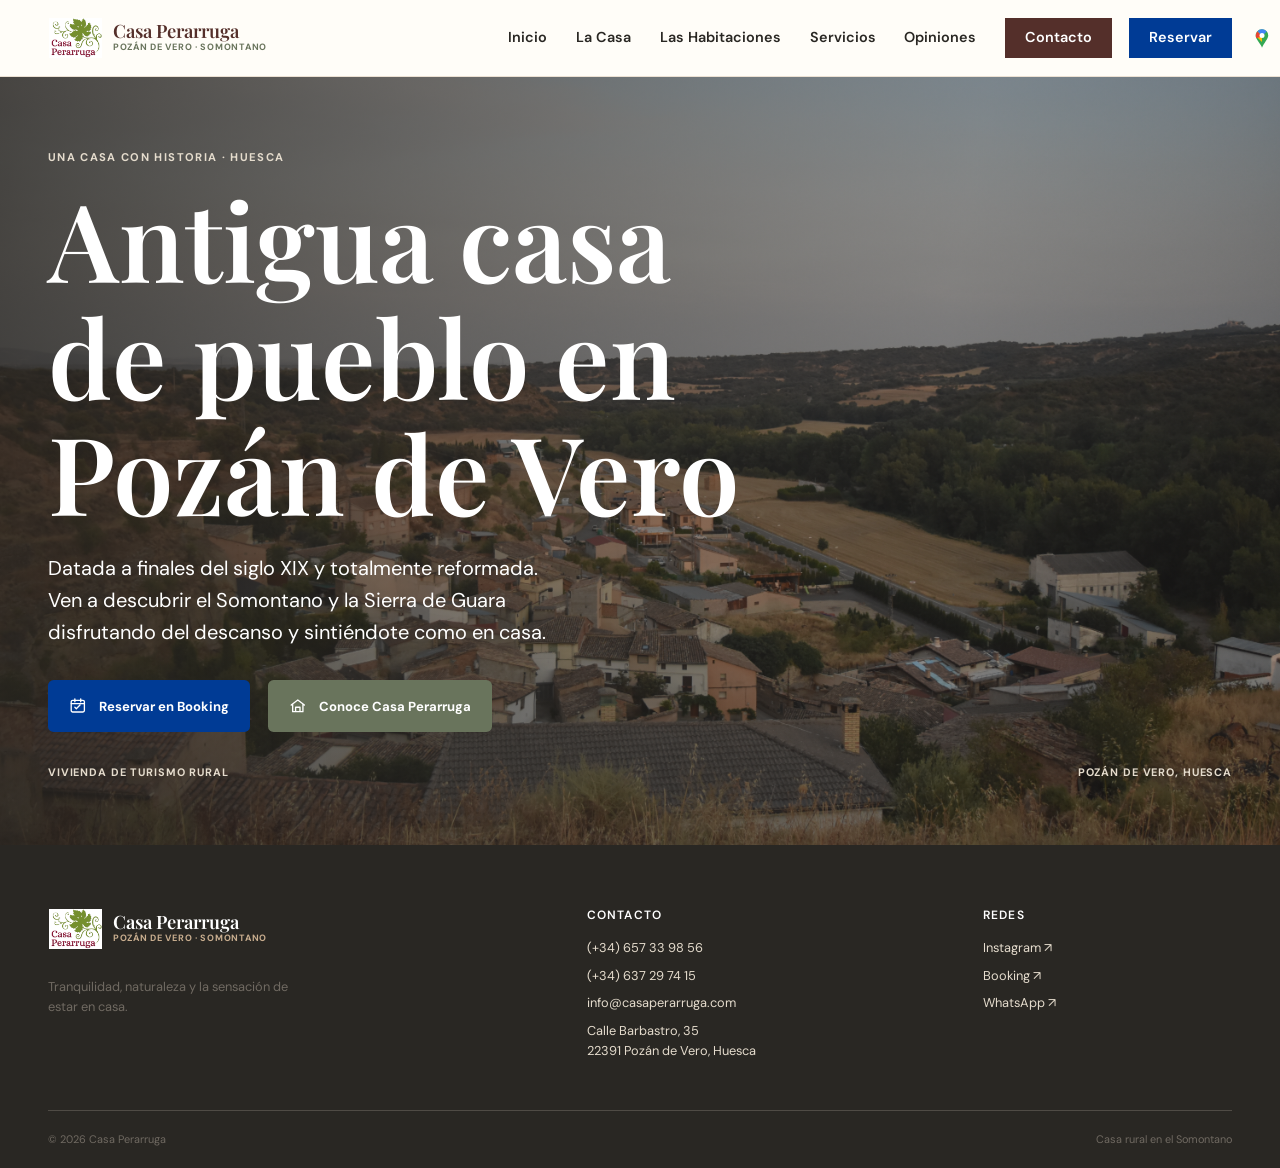
==== commit fb54b72a: "Primera version web acabada (versión ordenador, no arreglado desde el movil)" ====
--- a/index.html
+++ b/index.html
@@ -20,7 +20,7 @@
       href="https://fonts.googleapis.com/css2?family=DM+Sans:wght@400;500;600;700&family=Playfair+Display:wght@500;600;700&display=swap"
       rel="stylesheet"
     />
-    <link rel="stylesheet" href="styles.css" />
+    <link rel="stylesheet" href="assets/css/styles.css" />
   </head>
   <body>
     <header class="site-header">
@@ -28,7 +28,7 @@
         <a class="brand" href="index.html" aria-label="Casa Perarruga, inicio">
           <span class="brand__mark"
             ><img
-              src="imgs/Logo-Casa-Perarruga-WP_-2.jpg"
+              src="assets/img/Logo-Casa-Perarruga-WP_-2.jpg"
               alt="Logo de Casa Perarruga"
           /></span>
           <span class="brand__text"
@@ -76,11 +76,15 @@
                 <li><a href="servicios.html#actividades-title">Actividades</a></li>
               </ul>
             </li>
-            <li><a href="tarifas.html">Tarifas</a></li>
-            <li><a href="opiniones.html">Opiniones</a></li>
+<li><a href="opiniones.html">Opiniones</a></li>
                         <li><a class="nav-cta" href="contacto.html">Contacto</a></li>
             <li>
               <a class="nav-cta nav-cta--booking" href="https://www.booking.com/hotel/es/casa-perarruga.es.html?label=casa-perarruga-aPDXB5siTOXOJWH2P6ihbQS466324829192%3Apl%3Ata%3Ap1%3Ap2%3Aac%3Aap%3Aneg%3Afi%3Atikwd-368432872474%3Alp9197910%3Ali%3Adec%3Adm%3Appccp%3DUmFuZG9tSVYkc2RlIyh9YcGt_tphEo8pawEozW2KQ80&amp;sid=4bc61bdd47e0f33b08dd6b1c204d0a0e&amp;gclid=CjwKCAjw_KjVBhAHEiwAnC0N9K6-22BFaxeWyyTwNk_1AvTN_GtbEFXbpusUPiJRdxfGMWek1PBj7BoCmowQAvD_BwE&amp;aid=311090&amp;ucfs=1&amp;arphpl=1&amp;dest_id=-397373&amp;dest_type=city&amp;group_adults=2&amp;req_adults=2&amp;no_rooms=1&amp;group_children=0&amp;req_children=0&amp;hpos=1&amp;hapos=1&amp;sr_order=popularity&amp;srpvid=c06a6f31c897105a&amp;srepoch=1789573737&amp;from=searchresults" target="_blank" rel="noopener noreferrer">Reservar</a>
+            </li>
+            <li>
+              <a class="nav-cta nav-cta--maps" href="https://www.google.com/maps/place/Casa+Perarruga/@42.0810621,0.0323844,17z/data=!3m1!4b1!4m9!3m8!1s0x12a7887ef8998ebd:0x75d4f2448e5ed195!5m2!4m1!1i2!8m2!3d42.0810581!4d0.0349593!16s%2Fg%2F11c52byd4_?entry=ttu" target="_blank" rel="noopener noreferrer" aria-label="Ver en Google Maps" title="Ver en Google Maps">
+                <img src="assets/icons/google-maps.svg" alt="" />
+              </a>
             </li>
           </ul>
         </nav>
@@ -140,7 +144,7 @@
           <a class="brand brand--footer" href="index.html"
             ><span class="brand__mark"
               ><img
-                src="imgs/Logo-Casa-Perarruga-WP_-2.jpg"
+                src="assets/img/Logo-Casa-Perarruga-WP_-2.jpg"
                 alt="Logo de Casa Perarruga" /></span
             ><span class="brand__text"
               ><strong>Casa Perarruga</strong
--- a/assets/css/styles.css
+++ b/assets/css/styles.css
@@ -0,0 +1,3168 @@
+:root {
+  --cream: #f6f1e8;
+  --paper: #fffdf8;
+  --stone: #e5dccd;
+  --sand: #c9ae8f;
+  --earth: #8b654e;
+  --clay: #b86d50;
+  --wine: #542f2a;
+  --olive: #69745c;
+  --ink: #292723;
+  --muted: #706a62;
+  --white: #ffffff;
+  --heading: "Playfair Display", Georgia, serif;
+  --body: "DM Sans", Arial, sans-serif;
+  --content-width: 74rem;
+  --section-space: clamp(4.5rem, 10vw, 8.5rem);
+  --radius: 0.35rem;
+  --shadow: 0 1.25rem 3rem rgb(41 39 35 / 12%);
+}
+
+* {
+  box-sizing: border-box;
+}
+
+html {
+  scroll-behavior: smooth;
+}
+
+body {
+  margin: 0;
+  max-width: 100vw;
+  overflow-x: hidden;
+  color: var(--ink);
+  background: var(--paper);
+  font-family: var(--body);
+  line-height: 1.6;
+}
+
+body,
+button,
+input {
+  font-family: var(--body);
+}
+
+img {
+  display: block;
+  max-width: 100%;
+}
+
+a {
+  color: inherit;
+}
+
+a:focus-visible,
+button:focus-visible,
+input:focus-visible+.menu-button {
+  outline: 3px solid var(--clay);
+  outline-offset: 4px;
+}
+
+.page-width {
+  width: min(100% - 2rem, var(--content-width));
+  margin-inline: auto;
+}
+
+.sr-only {
+  position: absolute;
+  width: 1px;
+  height: 1px;
+  padding: 0;
+  margin: -1px;
+  overflow: hidden;
+  clip: rect(0, 0, 0, 0);
+  white-space: nowrap;
+  border: 0;
+}
+
+.site-header {
+  position: sticky;
+  top: 0;
+  z-index: 10;
+  background: rgb(255 253 248 / 94%);
+  border-bottom: 1px solid rgb(201 174 143 / 35%);
+  backdrop-filter: blur(1rem);
+}
+
+.header-inner {
+  display: flex;
+  position: relative;
+  align-items: center;
+  justify-content: space-between;
+  min-height: 4.75rem;
+  width: min(100% - 2rem, var(--content-width));
+  margin-inline: auto;
+}
+
+.brand {
+  display: inline-flex;
+  align-items: center;
+  gap: 0.65rem;
+  color: var(--wine);
+  text-decoration: none;
+}
+
+.brand__mark {
+  display: block;
+  width: 3.4rem;
+  height: 2.5rem;
+  flex: 0 0 3.4rem;
+  overflow: hidden;
+}
+
+.brand__mark img {
+  width: 100%;
+  height: 100%;
+  object-fit: contain;
+  object-position: center;
+}
+
+.brand__text {
+  display: grid;
+  gap: 0.1rem;
+}
+
+.brand__text strong {
+  font-family: var(--heading);
+  font-size: 1.15rem;
+  font-weight: 600;
+  line-height: 1;
+}
+
+.brand__text small {
+  color: var(--olive);
+  font-size: 0.57rem;
+  font-weight: 700;
+  letter-spacing: 0.08em;
+  line-height: 1.3;
+  text-transform: uppercase;
+}
+
+.menu-toggle {
+  position: absolute;
+  width: 1px;
+  height: 1px;
+  opacity: 0;
+}
+
+.menu-button {
+  display: grid;
+  gap: 0.28rem;
+  width: 2.75rem;
+  padding: 0.6rem;
+  cursor: pointer;
+}
+
+.menu-button span:not(.sr-only) {
+  display: block;
+  width: 100%;
+  height: 2px;
+  background: var(--wine);
+  transition:
+    transform 180ms ease,
+    opacity 180ms ease;
+}
+
+.site-nav {
+  position: absolute;
+  top: 100%;
+  right: 0;
+  left: 0;
+  display: none;
+  padding: 0.75rem 1rem 1rem;
+  background: var(--paper);
+  border-bottom: 1px solid var(--stone);
+  box-shadow: var(--shadow);
+}
+
+.menu-toggle:checked~.site-nav {
+  display: block;
+}
+
+.menu-toggle:checked+.menu-button span:nth-child(1) {
+  transform: translateY(0.42rem) rotate(45deg);
+}
+
+.menu-toggle:checked+.menu-button span:nth-child(2) {
+  opacity: 0;
+}
+
+.menu-toggle:checked+.menu-button span:nth-child(3) {
+  transform: translateY(-0.42rem) rotate(-45deg);
+}
+
+.site-nav ul {
+  display: grid;
+  gap: 0.25rem;
+  margin: 0;
+  padding: 0;
+  list-style: none;
+}
+
+.nav-dropdown {
+  position: relative;
+}
+
+.nav-dropdown>a {
+  font-weight: 700;
+}
+
+.nav-dropdown>a span {
+  display: none;
+}
+
+.nav-dropdown__menu {
+  display: grid !important;
+  gap: 0 !important;
+  max-height: 0;
+  overflow: hidden;
+  padding: 0 !important;
+  background: var(--paper);
+  border: 1px solid transparent;
+  border-radius: 0.5rem;
+  opacity: 0;
+  visibility: hidden;
+  transform: translateY(-0.35rem);
+  transition:
+    max-height 220ms ease,
+    opacity 180ms ease,
+    visibility 180ms ease,
+    transform 180ms ease;
+}
+
+.nav-dropdown__menu {
+  margin: 0.25rem 0 0.5rem 0.75rem !important;
+  padding: 0.35rem 0 0.35rem 0.5rem !important;
+  border-left: 2px solid var(--clay);
+  border-radius: 0;
+  background: var(--cream);
+}
+
+.nav-dropdown:hover .nav-dropdown__menu,
+.nav-dropdown:focus-within .nav-dropdown__menu,
+.menu-toggle:checked~.site-nav .nav-dropdown__menu {
+  max-height: 15rem;
+  opacity: 1;
+  visibility: visible;
+  transform: translateY(0);
+}
+
+.nav-dropdown__menu a {
+  padding: 0.5rem 0.8rem;
+  color: var(--muted);
+  font-size: 0.78rem;
+  font-weight: 500;
+  border-radius: 0.35rem;
+}
+
+.nav-dropdown__menu a:hover,
+.nav-dropdown__menu a:focus-visible {
+  background: var(--cream);
+  color: var(--wine);
+}
+
+.site-nav a {
+  display: block;
+  padding: 0.7rem 0.8rem;
+  color: var(--ink);
+  font-size: 0.9rem;
+  font-weight: 600;
+  text-decoration: none;
+}
+
+.site-nav a:hover {
+  color: var(--wine);
+}
+
+.site-nav .nav-cta {
+  color: var(--white);
+  background: var(--wine);
+  text-align: center;
+  transition: filter 180ms ease;
+}
+
+.site-nav .nav-cta:hover,
+.site-nav .nav-cta:focus-visible {
+  color: var(--white);
+  filter: brightness(0.88);
+}
+
+.site-nav .nav-cta.nav-cta--booking {
+  background: #003b95;
+}
+
+.hero {
+  display: flex;
+  flex-direction: column;
+  justify-content: flex-end;
+  min-height: min(48rem, calc(100svh - 4.75rem));
+  padding-block: 5rem 4rem;
+  color: var(--white);
+  background-image:
+    linear-gradient(100deg, rgb(41 39 35 / 78%) 0%, rgb(41 39 35 / 38%) 70%),
+    url("../img/DSC_0624.JPG");
+  background-position: center;
+  background-size: cover;
+}
+
+.hero__content {
+  margin-inline: auto;
+}
+
+.eyebrow {
+  margin: 0 0 0.9rem;
+  color: var(--clay);
+  font-size: 0.7rem;
+  font-weight: 700;
+  letter-spacing: 0.12em;
+  line-height: 1.4;
+  text-transform: uppercase;
+}
+
+.hero .eyebrow {
+  color: var(--stone);
+}
+
+h1,
+h2,
+h3,
+p {
+  margin-top: 0;
+}
+
+h1,
+h2,
+h3 {
+  font-family: var(--heading);
+  font-weight: 600;
+  line-height: 1.08;
+}
+
+h1 {
+  max-width: 11ch;
+  margin-bottom: 1.4rem;
+  font-size: clamp(3rem, 12vw, 6.75rem);
+}
+
+h2 {
+  margin-bottom: 1.5rem;
+  font-size: clamp(2.2rem, 7vw, 4.4rem);
+}
+
+h3 {
+  margin-bottom: 0.55rem;
+  font-size: 1.35rem;
+}
+
+.hero__intro {
+  max-width: 33rem;
+  margin-bottom: 2rem;
+  font-size: clamp(1rem, 2.5vw, 1.25rem);
+}
+
+.hero__actions {
+  display: flex;
+  flex-wrap: wrap;
+  align-items: center;
+  gap: 1.15rem;
+}
+
+.button {
+  display: inline-flex;
+  align-items: center;
+  justify-content: center;
+  gap: 0.75rem;
+  min-height: 3.2rem;
+  padding: 0.8rem 1.25rem;
+  border: 1px solid transparent;
+  border-radius: var(--radius);
+  font-size: 0.82rem;
+  font-weight: 700;
+  text-decoration: none;
+  transition:
+    transform 180ms ease,
+    filter 180ms ease;
+}
+
+.button:hover {
+  transform: translateY(-2px);
+  filter: brightness(0.88);
+}
+
+.button--primary {
+  background: var(--clay);
+  color: var(--white);
+}
+
+.button--booking {
+  background: #003b95;
+  color: var(--white);
+}
+
+.button--booking:hover,
+.button--booking:focus-visible {
+  background: #002f78;
+  color: var(--white);
+}
+
+.button--secondary {
+  background: var(--olive);
+  color: var(--white);
+}
+
+.button__icon {
+  width: 1.1rem;
+  height: 1.1rem;
+  fill: none;
+  stroke: currentColor;
+  stroke-linecap: round;
+  stroke-linejoin: round;
+  stroke-width: 1.8;
+}
+
+.text-link {
+  display: inline-flex;
+  align-items: center;
+  gap: 0.55rem;
+  color: var(--wine);
+  font-size: 0.82rem;
+  font-weight: 700;
+  text-decoration: none;
+}
+
+.text-link:hover {
+  color: var(--clay);
+}
+
+.text-link--light {
+  color: var(--white);
+}
+
+.hero__meta {
+  display: flex;
+  justify-content: space-between;
+  gap: 1rem;
+  margin-top: 2rem;
+  color: var(--stone);
+  font-size: 0.68rem;
+  font-weight: 700;
+  letter-spacing: 0.08em;
+  text-transform: uppercase;
+}
+
+.surroundings {
+  width: 100%;
+  max-width: 100vw;
+  overflow: hidden;
+  height: auto;
+  padding: 5rem 0 3rem;
+  background: var(--cream);
+}
+
+.surroundings__intro {
+  display: flex;
+  flex-direction: column;
+  gap: 1rem;
+  width: 100%;
+  height: auto;
+  align-items: stretch;
+  margin-bottom: 2rem;
+}
+
+.surroundings__intro>div,
+.surroundings__lead {
+  min-width: 0;
+}
+
+.surroundings__intro h2 {
+  max-width: 13ch;
+  margin-bottom: 0;
+  color: var(--wine);
+  font-size: clamp(1.85rem, 8vw, 2.5rem);
+  line-height: 1.05;
+}
+
+.surroundings__lead {
+  max-width: 40rem;
+  margin-bottom: 0;
+  color: var(--muted);
+  font-size: 0.92rem;
+  line-height: 1.5;
+}
+
+.interest-grid {
+  display: flex;
+  flex-direction: row;
+  width: 100%;
+  max-width: 100%;
+  gap: 1rem;
+  height: auto;
+  overflow-x: auto;
+  padding: 0.25rem 0.1rem 0.75rem;
+  scroll-snap-type: x mandatory;
+  scrollbar-width: none;
+  -webkit-overflow-scrolling: touch;
+}
+
+.interest-grid::-webkit-scrollbar {
+  display: none;
+}
+
+.interest-card {
+  display: flex;
+  flex-direction: column;
+  flex: 0 0 80%;
+  height: auto;
+  min-width: 80%;
+  overflow: hidden;
+  padding: 0;
+  background: var(--paper);
+  border-top: 3px solid var(--clay);
+  box-shadow: 0 0.5rem 1.75rem rgb(41 39 35 / 7%);
+  border-radius: var(--radius);
+  scroll-snap-align: center;
+}
+
+.interest-card__image {
+  width: 100%;
+  height: 8.5rem;
+  object-fit: cover;
+}
+
+.interest-card__content {
+  display: flex;
+  flex-direction: column;
+  flex: 1;
+  height: 100%;
+  padding: 0.9rem 1rem 1rem;
+}
+
+.interest-card__number {
+  margin-bottom: 0.6rem;
+  color: var(--clay);
+  font-size: 0.68rem;
+  font-weight: 700;
+  letter-spacing: 0.1em;
+  text-transform: uppercase;
+}
+
+.interest-card h3 {
+  color: var(--wine);
+}
+
+.interest-card__content>p:last-of-type {
+  margin-bottom: 1.25rem;
+  color: var(--muted);
+  font-size: 0.82rem;
+  line-height: 1.55;
+}
+
+.interest-card__map-link {
+  align-self: stretch;
+  display: flex;
+  width: 100%;
+  min-height: 3rem;
+  margin-top: auto;
+  padding: 0.75rem 1rem;
+  border: 0;
+  border-radius: 9999px;
+  background: var(--wine);
+  color: var(--white);
+  font-size: 0.75rem;
+  font-weight: 700;
+  letter-spacing: 0.04em;
+  justify-content: space-between;
+  box-shadow: 0 0.35rem 0.8rem rgb(84 47 42 / 24%);
+}
+
+.interest-card__map-slot {
+  display: inline-flex;
+  flex: 0 0 1.5rem;
+  align-items: center;
+  justify-content: center;
+  font-size: 1.15rem;
+  line-height: 1;
+}
+
+.interest-card__map-slot img {
+  width: 1.05rem;
+  height: 1.4rem;
+  object-fit: contain;
+}
+
+.interest-card__map-label {
+  flex: 1 1 auto;
+  text-align: center;
+  white-space: nowrap;
+}
+
+.interest-card__map-link:hover,
+.interest-card__map-link:focus-visible {
+  background: var(--clay);
+  color: var(--white);
+  box-shadow: 0 0.5rem 1rem rgb(84 47 42 / 32%);
+}
+
+.surroundings__link {
+  margin-top: 2rem;
+}
+
+.section {
+  padding-block: var(--section-space);
+}
+
+.surroundings.section {
+  padding-top: 5rem;
+  padding-bottom: 3rem;
+}
+
+.about {
+  display: grid;
+  gap: 3.5rem;
+}
+
+.about__intro {
+  max-width: 36rem;
+}
+
+.about__intro p:not(.eyebrow) {
+  color: var(--muted);
+}
+
+.about__intro .lead {
+  color: var(--ink);
+  font-size: 1.13rem;
+}
+
+.about__intro .text-link {
+  margin-top: 0.75rem;
+}
+
+.rural-seal {
+  display: flex;
+  align-items: center;
+  gap: 1rem;
+  max-width: 28rem;
+  margin: 2rem 0 0;
+  padding-top: 1.25rem;
+  border-top: 1px solid var(--stone);
+}
+
+.rural-seal img {
+  width: 4.5rem;
+  height: 5.75rem;
+  object-fit: cover;
+  object-position: center;
+  border-radius: var(--radius);
+  box-shadow: 0 0.5rem 1.25rem rgb(41 39 35 / 12%);
+}
+
+.rural-seal figcaption {
+  color: var(--muted);
+  font-family: var(--heading);
+  font-size: 1rem;
+  line-height: 1.35;
+}
+
+.house-cta {
+  align-self: flex-start;
+  margin-top: auto;
+  background: var(--wine);
+}
+
+.house-cta:hover,
+.house-cta:focus-visible {
+  background: var(--clay);
+  color: var(--white);
+  filter: none;
+}
+
+.house-slider {
+  position: relative;
+  width: 100%;
+  max-width: 1000px;
+  margin: 60px auto 0;
+  overflow: hidden;
+  border-radius: 12px;
+  box-shadow: 0 0.75rem 2rem rgb(41 39 35 / 12%);
+}
+
+.house-slider__control {
+  position: absolute;
+  top: 50%;
+  z-index: 1;
+  display: grid;
+  width: 2.5rem;
+  height: 2.5rem;
+  padding: 0;
+  place-items: center;
+  border: 1px solid rgb(255 255 255 / 60%);
+  border-radius: 50%;
+  background: rgb(41 39 35 / 35%);
+  color: var(--white);
+  font-size: 2rem;
+  line-height: 1;
+  transform: translateY(-50%);
+  cursor: pointer;
+  transition:
+    background 180ms ease,
+    transform 180ms ease;
+}
+
+.house-slider__control:hover,
+.house-slider__control:focus-visible {
+  background: rgb(84 47 42 / 82%);
+  transform: translateY(-50%) scale(1.06);
+}
+
+.house-slider__control--previous {
+  left: 1rem;
+}
+
+.house-slider__control--next {
+  right: 1rem;
+}
+
+.house-slider__track {
+  display: flex;
+  width: 100%;
+  height: 450px;
+  gap: 0;
+  overflow-x: auto;
+  overflow-y: hidden;
+  scroll-snap-type: x mandatory;
+  scrollbar-width: none;
+  -webkit-overflow-scrolling: touch;
+}
+
+.house-slider__track::-webkit-scrollbar {
+  display: none;
+}
+
+.house-slider__track img {
+  flex: 0 0 100%;
+  width: 100%;
+  height: 100%;
+  object-fit: cover;
+  scroll-snap-align: center;
+}
+
+.about__details {
+  display: grid;
+  gap: 0.75rem;
+}
+
+.detail-card {
+  padding: 1.5rem;
+  background: var(--cream);
+  border-left: 3px solid var(--clay);
+}
+
+.detail-card__number {
+  display: block;
+  margin-bottom: 1.75rem;
+  color: var(--clay);
+  font-family: var(--heading);
+  font-size: 1.25rem;
+}
+
+.detail-card__title {
+  display: flex;
+  align-items: center;
+  gap: 0.5rem;
+  color: var(--wine);
+}
+
+.detail-card__title svg {
+  width: 1.35rem;
+  height: 1.35rem;
+  flex: 0 0 1.35rem;
+  fill: none;
+  stroke: currentColor;
+  stroke-linecap: round;
+  stroke-linejoin: round;
+  stroke-width: 1.6;
+}
+
+.detail-card p {
+  margin-bottom: 0;
+  color: var(--muted);
+  font-size: 0.9rem;
+}
+
+.section--tinted {
+  background: var(--cream);
+}
+
+.section-heading {
+  display: grid;
+  gap: 1rem;
+  margin-bottom: 2.25rem;
+}
+
+.section-heading h2 {
+  margin-bottom: 0;
+}
+
+.section-heading>p {
+  max-width: 26rem;
+  margin-bottom: 0;
+  color: var(--muted);
+}
+
+.room-grid {
+  display: grid;
+  gap: 1rem;
+}
+
+.room-card {
+  display: flex;
+  flex-direction: column;
+  overflow: hidden;
+  background: var(--paper);
+  box-shadow: 0 0.5rem 1.75rem rgb(41 39 35 / 9%);
+  border-radius: var(--radius);
+}
+
+.room-card__image {
+  position: relative;
+  aspect-ratio: 4 / 3;
+  overflow: hidden;
+}
+
+.room-card__image img {
+  width: 100%;
+  height: 100%;
+  object-fit: cover;
+  transition: transform 500ms ease;
+}
+
+.room-card:hover .room-card__image img {
+  transform: scale(1.04);
+}
+
+.room-card__image span {
+  position: absolute;
+  top: 0.8rem;
+  right: 0.8rem;
+  display: grid;
+  width: 2.1rem;
+  height: 2.1rem;
+  place-items: center;
+  border-radius: 50%;
+  background: var(--paper);
+  color: var(--wine);
+  font-size: 0.68rem;
+  font-weight: 700;
+}
+
+.room-card__body {
+  display: flex;
+  flex: 1;
+  flex-direction: column;
+  padding: 1.25rem;
+}
+
+.room-card__body p {
+  margin-bottom: 1rem;
+  color: var(--muted);
+  font-size: 0.86rem;
+}
+
+.room-card__body a {
+  color: var(--wine);
+  font-size: 0.78rem;
+  font-weight: 700;
+  text-decoration: none;
+}
+
+.room-card__footer {
+  display: flex;
+  justify-content: space-between;
+  align-items: center;
+  margin-top: auto;
+}
+
+.room-card__price {
+  font-family: var(--body);
+  font-size: 1.05rem;
+  font-weight: 500;
+  color: var(--wine);
+}
+
+.room-card__price span {
+  font-size: 0.8rem;
+  color: var(--muted);
+  font-weight: 400;
+  font-family: var(--body);
+}
+
+.room-price-tag {
+  margin-bottom: 1rem;
+}
+
+.room-price-tag .price {
+  font-family: var(--body);
+  font-size: 1.25rem;
+  font-weight: 500;
+  color: var(--wine);
+}
+
+.room-price-tag .period {
+  font-size: 0.9rem;
+  color: var(--muted);
+}
+
+.room-card__body a:hover {
+  color: var(--clay);
+}
+
+.room-card__button {
+  display: inline-flex;
+  align-self: flex-start;
+  align-items: center;
+  gap: 0.55rem;
+  margin-top: auto;
+  padding: 0.65rem 0.85rem;
+  border: 1px solid var(--wine);
+  border-radius: var(--radius);
+  background: var(--wine);
+  color: var(--white) !important;
+  transition:
+    background-color 180ms ease,
+    transform 180ms ease;
+}
+
+.room-card__button:hover,
+.room-card__button:focus-visible {
+  background: var(--clay);
+  color: var(--white) !important;
+  transform: translateY(-2px);
+}
+
+.services {
+  display: grid;
+  gap: 2.5rem;
+}
+
+.services__heading {
+  max-width: 35rem;
+}
+
+.service-list {
+  display: grid;
+  gap: 1.5rem;
+}
+
+.service-list article {
+  padding-top: 1rem;
+  border-top: 1px solid var(--stone);
+}
+
+.service-list article>span {
+  display: block;
+  margin-bottom: 1.25rem;
+  color: var(--clay);
+  font-size: 1.35rem;
+}
+
+.service-list h3 {
+  font-size: 1.25rem;
+}
+
+.service-list p {
+  max-width: 22rem;
+  margin-bottom: 0;
+  color: var(--muted);
+  font-size: 0.88rem;
+}
+
+.reviews {
+  background: var(--wine);
+  color: var(--white);
+}
+
+.reviews__inner {
+  display: grid;
+  gap: 3rem;
+}
+
+.rating {
+  display: flex;
+  flex-wrap: wrap;
+  align-items: baseline;
+  align-content: start;
+  column-gap: 0.35rem;
+  max-width: 15rem;
+}
+
+.rating strong {
+  font-family: var(--heading);
+  font-size: 5rem;
+  font-weight: 500;
+  line-height: 0.9;
+}
+
+.rating>span {
+  color: var(--stone);
+  font-size: 1.2rem;
+}
+
+.rating small {
+  flex-basis: 100%;
+  margin-top: 0.75rem;
+  color: var(--stone);
+  font-size: 0.72rem;
+}
+
+.stars {
+  flex-basis: 100%;
+  margin-top: 1.25rem;
+  color: var(--sand);
+  letter-spacing: 0.18em;
+}
+
+.review-copy h2 {
+  max-width: 32rem;
+  margin-bottom: 1.5rem;
+}
+
+blockquote {
+  max-width: 34rem;
+  margin: 0 0 1rem;
+  color: var(--stone);
+  font-size: 1rem;
+}
+
+cite {
+  color: var(--white);
+  font-size: 0.78rem;
+  font-style: normal;
+  font-weight: 700;
+}
+
+.review-copy .eyebrow {
+  color: var(--sand);
+}
+
+.contact {
+  display: flex;
+  flex-direction: column;
+  gap: 1.5rem;
+  align-items: flex-start;
+}
+
+.contact h2 {
+  margin-bottom: 0.5rem;
+}
+
+.contact p:not(.eyebrow) {
+  max-width: 30rem;
+  margin-bottom: 0;
+  color: var(--muted);
+}
+
+.site-footer {
+  padding: 4rem 0 1.25rem;
+  background: var(--ink);
+  color: var(--stone);
+}
+
+.footer-grid {
+  display: grid;
+  grid-template-columns: 1fr;
+  gap: 2.5rem;
+  padding-bottom: 3rem;
+}
+
+.brand--footer {
+  color: var(--white);
+}
+
+.brand--footer .brand__mark {
+  border: 0;
+}
+
+.brand--footer .brand__text small {
+  color: var(--sand);
+}
+
+.footer-note {
+  max-width: 15rem;
+  margin: 1.25rem 0 0;
+  color: var(--muted);
+  font-size: 0.8rem;
+}
+
+.site-footer h3 {
+  margin-bottom: 1rem;
+  color: var(--white);
+  font-family: var(--body);
+  font-size: 0.75rem;
+  letter-spacing: 0.1em;
+  text-transform: uppercase;
+}
+
+.site-footer address {
+  display: grid;
+  gap: 0.45rem;
+  color: var(--stone);
+  font-size: 0.8rem;
+  font-style: normal;
+}
+
+.site-footer address a,
+.social-links a {
+  text-decoration: none;
+}
+
+.site-footer address a:hover,
+.social-links a:hover {
+  color: var(--white);
+}
+
+.social-links {
+  display: grid;
+  gap: 0.45rem;
+  font-size: 0.8rem;
+}
+
+.footer-bottom {
+  display: flex;
+  justify-content: space-between;
+  gap: 1rem;
+  padding-top: 1.25rem;
+  border-top: 1px solid rgb(229 220 205 / 20%);
+  color: var(--muted);
+  font-size: 0.68rem;
+}
+
+.page-hero {
+  padding-block: clamp(4rem, 10vw, 8rem) clamp(3rem, 7vw, 5rem);
+  border-bottom: 1px solid var(--stone);
+}
+
+.house-page {
+  display: flex;
+  flex-direction: column;
+}
+
+.house-page .page-hero {
+  display: flex;
+  flex-direction: column;
+  justify-content: flex-end;
+  min-height: min(48rem, calc(100svh - 4.75rem));
+  width: 100%;
+  max-width: none;
+  margin-inline: 0;
+  padding: 5rem max(1rem, calc((100% - var(--content-width)) / 2)) 4rem;
+  order: 1;
+  color: var(--white);
+  background-image:
+    linear-gradient(100deg, rgb(41 39 35 / 78%) 0%, rgb(41 39 35 / 38%) 70%),
+    url("../img/Casa_Perarruga_Exterior.jpg");
+  background-position: center;
+  background-size: cover;
+  border-bottom: 0;
+}
+
+.house-page .surroundings {
+  order: 3;
+}
+
+.house-page .content-page {
+  order: 2;
+}
+
+.page-hero h1 {
+  max-width: 13ch;
+  margin-bottom: 1.25rem;
+  color: var(--wine);
+  font-size: clamp(2.8rem, 9vw, 6rem);
+}
+
+.house-page .page-hero h1 {
+  color: var(--white);
+}
+
+.page-hero .eyebrow,
+.room-detail-hero .eyebrow {
+  color: var(--stone);
+}
+
+.page-hero>p:last-child {
+  max-width: 38rem;
+  margin-bottom: 0;
+  color: var(--muted);
+  font-size: 1.1rem;
+}
+
+.house-page .page-hero>p:last-child {
+  color: var(--stone);
+}
+
+.house-page .page-hero>p:not(.eyebrow) {
+  max-width: 33rem;
+  margin-bottom: 1rem;
+  color: var(--white);
+  font-size: clamp(1rem, 2.5vw, 1.25rem);
+}
+
+.rooms-hero {
+  display: flex;
+  flex-direction: column;
+  justify-content: flex-end;
+  min-height: min(48rem, calc(100svh - 4.75rem));
+  width: 100%;
+  max-width: none;
+  margin-inline: 0;
+  padding: 5rem max(1rem, calc((100% - var(--content-width)) / 2)) 4rem;
+  color: var(--white);
+  background-image:
+    linear-gradient(100deg, rgb(41 39 35 / 78%) 0%, rgb(41 39 35 / 38%) 70%),
+    url("../img/105484343.jpg");
+  background-position: center;
+  background-size: cover;
+  border-bottom: 0;
+}
+
+.rooms-hero h1 {
+  color: var(--white);
+}
+
+.rooms-hero>p:last-child {
+  max-width: 33rem;
+  margin-bottom: 0;
+  color: var(--white);
+  font-size: clamp(1rem, 2.5vw, 1.25rem);
+}
+
+.house-section-nav {
+  display: flex;
+  flex-wrap: wrap;
+  gap: 0.75rem;
+  margin-top: 0;
+}
+
+.house-section-nav a {
+  display: inline-flex;
+  align-items: center;
+  gap: 0.6rem;
+  padding: 0.7rem 1rem;
+  border: 1px solid rgb(255 255 255 / 55%);
+  border-radius: var(--radius);
+  color: var(--white);
+  font-size: 0.82rem;
+  font-weight: 700;
+  text-decoration: none;
+  transition:
+    background-color 180ms ease,
+    border-color 180ms ease,
+    transform 180ms ease;
+}
+
+.house-section-nav a:hover,
+.house-section-nav a:focus-visible {
+  background: var(--white);
+  border-color: var(--white);
+  color: var(--wine);
+  transform: translateY(-2px);
+}
+
+.house-section-nav a.button--booking {
+  gap: 0.75rem;
+  min-height: 3.2rem;
+  padding: 0.8rem 1.25rem;
+  border-color: transparent;
+}
+
+.house-section-nav a.button--booking:hover,
+.house-section-nav a.button--booking:focus-visible {
+  background: #002f78;
+  border-color: transparent;
+  color: var(--white);
+}
+
+#casa-espacios {
+  scroll-margin-top: 11rem;
+}
+
+#about-us-title {
+  scroll-margin-top: 15rem;
+}
+
+#entorno-casa {
+  scroll-margin-top: 6rem;
+}
+
+/* Sección servicios: anclajes suaves */
+#servicios-title,
+#desayuno-title,
+#actividades-title {
+  scroll-margin-top: 11rem;
+}
+
+#productos-title {
+  scroll-margin-top: 15rem;
+  /* extra espacio para el icono */
+}
+
+.room-detail-hero {
+  display: flex;
+  flex-direction: column;
+  justify-content: flex-end;
+  min-height: min(48rem, calc(100svh - 4.75rem));
+  width: 100%;
+  max-width: none;
+  margin-inline: 0;
+  padding: 5rem max(1rem, calc((100% - var(--content-width)) / 2)) 4rem;
+  color: var(--white);
+  background-position: center;
+  background-size: cover;
+  border-bottom: 0;
+}
+
+.room-detail-hero--garnacha {
+  background-image:
+    linear-gradient(100deg, rgb(41 39 35 / 78%) 0%, rgb(41 39 35 / 38%) 70%),
+    url("../img/Habitaciones/Garnacha/Garnacha.jpg");
+}
+
+.room-detail-hero--merlot {
+  background-image:
+    linear-gradient(100deg, rgb(41 39 35 / 78%) 0%, rgb(41 39 35 / 38%) 70%),
+    url("../img/Habitaciones/Merlot/Merlot.jpg");
+}
+
+.room-detail-hero--alcanon {
+  background-image:
+    linear-gradient(100deg, rgb(41 39 35 / 78%) 0%, rgb(41 39 35 / 38%) 70%),
+    url("../img/Habitaciones/Alcañon/Alcañon.jpg");
+}
+
+.room-detail-hero--syrah {
+  background-image:
+    linear-gradient(100deg, rgb(41 39 35 / 78%) 0%, rgb(41 39 35 / 38%) 70%),
+    url("../img/Habitaciones/Syrah/Syrah.jpg");
+}
+
+.room-detail-hero h1 {
+  min-height: 2.16em;
+  color: var(--white);
+}
+
+.room-detail-hero>p:last-child {
+  max-width: 33rem;
+  min-height: 5.3rem;
+  color: var(--white);
+  font-size: clamp(1rem, 2.5vw, 1.25rem);
+}
+
+.hero,
+.house-page .page-hero,
+.rooms-hero,
+.room-detail-hero {
+  height: min(48rem, calc(100svh - 4.75rem));
+  min-height: 0;
+}
+
+.room-detail {
+  display: grid;
+  gap: 2rem;
+  padding-block: var(--section-space);
+}
+
+.room-photo-carousel {
+  position: relative;
+  width: min(100% - 2rem, 74rem);
+  margin-inline: auto;
+  margin-bottom: var(--section-space);
+  overflow: hidden;
+  border-radius: 0.75rem;
+  box-shadow: var(--shadow);
+}
+
+.room-photo-carousel__track {
+  display: flex;
+  width: 100%;
+  height: clamp(30rem, 65vw, 48rem);
+  gap: 0;
+  overflow-x: auto;
+  overflow-y: hidden;
+  scroll-snap-type: x mandatory;
+  scrollbar-width: none;
+  -webkit-overflow-scrolling: touch;
+}
+
+.room-photo-carousel__track::-webkit-scrollbar {
+  display: none;
+}
+
+.room-photo-carousel__track img {
+  flex: 0 0 100%;
+  width: 100%;
+  height: 100%;
+  object-fit: cover;
+  scroll-snap-align: center;
+}
+
+.room-photo-carousel__control {
+  position: absolute;
+  top: 50%;
+  z-index: 1;
+  display: grid;
+  width: 2.75rem;
+  height: 2.75rem;
+  padding: 0;
+  place-items: center;
+  border: 1px solid rgb(255 255 255 / 60%);
+  border-radius: 50%;
+  background: rgb(41 39 35 / 45%);
+  color: var(--white);
+  font-size: 2rem;
+  line-height: 1;
+  transform: translateY(-50%);
+  cursor: pointer;
+}
+
+.room-photo-carousel__control:hover,
+.room-photo-carousel__control:focus-visible {
+  background: var(--wine);
+}
+
+.room-photo-carousel__control--previous {
+  left: 1rem;
+}
+
+.room-photo-carousel__control--next {
+  right: 1rem;
+}
+
+.room-gallery {
+  display: grid;
+  grid-template-columns: repeat(2, 1fr);
+  gap: 0.75rem;
+}
+
+.room-gallery img {
+  width: 100%;
+  height: 100%;
+  min-height: 10rem;
+  object-fit: cover;
+  border-radius: var(--radius);
+}
+
+.room-gallery img:first-child {
+  grid-column: 1 / -1;
+  aspect-ratio: 16 / 10;
+}
+
+.room-description h2 {
+  color: var(--wine);
+}
+
+.room-description p {
+  color: var(--muted);
+  line-height: 1.7;
+}
+
+.room-description .button {
+  margin-top: 1rem;
+}
+
+/* ── Bloque de características: tarjetas clave-valor ───────────── */
+.room-amenities {
+  padding-block: clamp(2.5rem, 6vw, 4rem);
+  border-top: 1px solid var(--stone);
+}
+
+.room-amenities__title {
+  margin-bottom: 2rem;
+  color: var(--wine);
+  font-family: var(--font-serif);
+  font-size: clamp(1.25rem, 2.5vw, 1.6rem);
+  text-align: center;
+}
+
+.room-amenities__cards {
+  display: grid;
+  grid-template-columns: repeat(auto-fit, minmax(22rem, 1fr));
+  gap: 1.25rem;
+  max-width: 50rem;
+  margin: 0 auto;
+}
+
+.room-amenities__card {
+  border: 1px solid var(--stone);
+  border-radius: var(--radius);
+  overflow: hidden;
+}
+
+.room-amenities__card-header {
+  display: flex;
+  align-items: center;
+  gap: 0.6rem;
+  padding: 0.75rem 1.25rem;
+  background: var(--wine);
+  color: var(--white);
+  font-size: 0.75rem;
+  font-weight: 700;
+  letter-spacing: 0.08em;
+  text-transform: uppercase;
+}
+
+.room-amenities__card-header svg {
+  width: 1rem;
+  height: 1rem;
+  flex-shrink: 0;
+  fill: none;
+  stroke: currentColor;
+  stroke-width: 2;
+  stroke-linecap: round;
+  stroke-linejoin: round;
+}
+
+.room-amenities__table {
+  width: 100%;
+  border-collapse: collapse;
+}
+
+.room-amenities__table tr:nth-child(even) td {
+  background: #faf8f5;
+}
+
+.room-amenities__table tr:last-child td {
+  border-bottom: 0;
+}
+
+.room-amenities__table td {
+  padding: 0.6rem 1.25rem;
+  border-bottom: 1px solid var(--stone);
+  font-size: 0.875rem;
+  line-height: 1.4;
+  vertical-align: middle;
+}
+
+.room-amenities__table td:first-child {
+  width: 46%;
+  color: var(--ink);
+  font-weight: 600;
+}
+
+.room-amenities__table td:last-child {
+  color: var(--muted);
+}
+
+.room-amenities__note {
+  margin: 1.5rem auto 0;
+  max-width: 50rem;
+  color: var(--muted);
+  font-size: 0.78rem;
+  font-style: italic;
+  text-align: center;
+}
+
+.content-page,
+.contact-page,
+.pricing-page,
+.quote-grid {
+  gap: 3rem;
+  padding-block: var(--section-space);
+}
+
+.content-columns {
+  display: grid;
+  gap: 3rem;
+}
+
+.content-copy {
+  max-width: 40rem;
+  display: flex;
+  flex-direction: column;
+  height: 100%;
+}
+
+.content-copy h2,
+.pricing-note h2,
+.contact-panel h2 {
+  color: var(--wine);
+}
+
+.floor-list {
+  display: grid;
+  gap: 1rem;
+}
+
+.floor-list .detail-card {
+  border-left-width: 4px;
+}
+
+.rooms-page {
+  padding-block: var(--section-space);
+}
+
+.rooms-page .room-card h2 {
+  margin-bottom: 0.55rem;
+  color: var(--wine);
+  font-size: 1.7rem;
+}
+
+.service-list--page {
+  grid-template-columns: 1fr;
+  gap: 2rem;
+}
+
+.service-list--page article {
+  padding: 1.5rem;
+  background: var(--cream);
+  border-top: 3px solid var(--clay);
+}
+
+.service-list--page h2 {
+  margin-bottom: 0.6rem;
+  color: var(--wine);
+  font-size: 1.7rem;
+}
+
+.service-list--page p {
+  max-width: 32rem;
+}
+
+.pricing-note,
+.pricing-contact,
+.contact-panel {
+  padding: clamp(1.5rem, 5vw, 3rem);
+  background: var(--cream);
+}
+
+.pricing-note h2 {
+  max-width: 16ch;
+}
+
+.pricing-note p,
+.pricing-contact p {
+  max-width: 32rem;
+  color: var(--muted);
+}
+
+.pricing-note .button {
+  margin-top: 1rem;
+}
+
+.pricing-contact {
+  align-self: start;
+  background: var(--wine);
+  color: var(--white);
+}
+
+.pricing-contact .eyebrow {
+  color: var(--sand);
+}
+
+.pricing-contact h3 {
+  color: var(--white);
+  font-size: clamp(2rem, 7vw, 3.5rem);
+}
+
+.pricing-contact p {
+  color: var(--stone);
+}
+
+.pricing-contact a {
+  color: var(--white);
+  font-weight: 700;
+}
+
+.reviews-page {
+  background: var(--wine);
+  color: var(--white);
+}
+
+.quote-grid article:last-child {
+  align-self: end;
+  color: var(--muted);
+  font-size: 1.15rem;
+}
+
+.contact-panel {
+  min-height: 18rem;
+}
+
+.contact-panel--soft {
+  background: var(--stone);
+}
+
+.contact-panel address {
+  display: grid;
+  gap: 0.65rem;
+  font-style: normal;
+}
+
+.contact-line {
+  display: block;
+  color: var(--wine);
+  font-size: 1.05rem;
+  font-weight: 700;
+  text-decoration: none;
+}
+
+.contact-line:hover {
+  color: var(--clay);
+}
+
+.contact-panel--soft .contact-line {
+  font-weight: 500;
+  line-height: 1.7;
+}
+
+@media (min-width: 42rem) {
+  .room-grid {
+    grid-template-columns: repeat(2, 1fr);
+  }
+
+  .service-list {
+    grid-template-columns: repeat(3, 1fr);
+    gap: 2rem;
+  }
+
+  .reviews__inner {
+    grid-template-columns: minmax(12rem, 0.7fr) 1.3fr;
+    align-items: center;
+  }
+
+  .contact {
+    flex-direction: row;
+    align-items: center;
+    justify-content: space-between;
+  }
+
+  .footer-grid {
+    grid-template-columns: 1.4fr 1fr 0.7fr;
+  }
+
+  .content-page,
+  .contact-page,
+  .pricing-page,
+  .quote-grid {
+    align-items: start;
+  }
+
+  .content-columns {
+    grid-template-columns: 1fr 1fr;
+    align-items: stretch;
+  }
+
+  .service-list--page {
+    grid-template-columns: repeat(2, 1fr);
+  }
+}
+
+@media (min-width: 768px) {
+  .surroundings__intro {
+    flex-direction: row;
+    gap: 4rem;
+    align-items: end;
+    margin-bottom: 3rem;
+  }
+
+  .surroundings__intro>div,
+  .surroundings__lead {
+    flex: 1 1 0;
+  }
+
+  .surroundings__intro h2 {
+    max-width: 13ch;
+    font-size: clamp(2.2rem, 7vw, 4.4rem);
+    line-height: 1.08;
+  }
+
+  .surroundings__lead {
+    font-size: 1.05rem;
+    line-height: 1.7;
+  }
+
+  .interest-grid {
+    display: grid;
+    grid-template-columns: repeat(3, 1fr);
+    overflow: visible;
+    padding: 0;
+    scroll-snap-type: none;
+  }
+
+  .interest-card {
+    min-width: 0;
+    scroll-snap-align: none;
+  }
+
+  .interest-card__image {
+    height: 9rem;
+  }
+
+  .interest-card__content {
+    padding: 1.1rem 1.2rem 1.2rem;
+  }
+
+  .interest-card__content>p:last-of-type {
+    font-size: 0.9rem;
+    line-height: 1.7;
+  }
+}
+
+@media (min-width: 60rem) {
+  .menu-button {
+    display: none;
+  }
+
+  .site-nav {
+    position: static;
+    display: block;
+    padding: 0;
+    background: none;
+    border: 0;
+    box-shadow: none;
+  }
+
+  .site-nav ul {
+    display: flex;
+    align-items: center;
+    gap: 0.3rem;
+  }
+
+  .site-nav a {
+    padding: 0.55rem 0.75rem;
+  }
+
+  .site-nav .nav-cta {
+    margin-left: 0.75rem;
+    padding-inline: 1.25rem;
+  }
+
+  .nav-dropdown__menu {
+    position: absolute;
+    top: calc(100% + 0.75rem);
+    left: 0;
+    min-width: 12rem;
+    margin: 0 !important;
+    border: 1px solid var(--stone);
+    border-radius: 0.5rem;
+    box-shadow: var(--shadow);
+    padding: 0.35rem !important;
+    background: var(--paper);
+  }
+
+  .nav-dropdown__menu a {
+    padding: 0.7rem 1rem;
+  }
+
+  .about {
+    grid-template-columns: minmax(0, 1fr) minmax(20rem, 0.8fr);
+    align-items: center;
+    gap: 7rem;
+  }
+
+  .about__details {
+    gap: 1rem;
+  }
+
+  .section-heading {
+    grid-template-columns: 1fr 1fr;
+    align-items: end;
+  }
+
+  .room-grid {
+    grid-template-columns: repeat(4, 1fr);
+  }
+
+  .service-list {
+    grid-template-columns: repeat(4, 1fr);
+  }
+
+  .interest-grid {
+    grid-template-columns: repeat(4, 1fr);
+  }
+
+  .room-detail {
+    grid-template-columns: minmax(0, 1.2fr) minmax(20rem, 0.8fr);
+    align-items: start;
+    gap: 4rem;
+  }
+}
+
+@media (prefers-reduced-motion: reduce) {
+
+  *,
+  *::before,
+  *::after {
+    scroll-behavior: auto !important;
+    transition-duration: 0.01ms !important;
+  }
+}
+
+/* Sobre Nosotros (Nuestra Historia) */
+.about-us__inner {
+  display: grid;
+  grid-template-columns: 1fr;
+  gap: 2rem;
+  background-color: #faf8f5;
+  border-radius: var(--radius);
+  padding: 2rem 1.5rem;
+  box-shadow: 0 4px 20px rgba(0, 0, 0, 0.05);
+}
+
+@media (min-width: 768px) {
+  .about-us__inner {
+    grid-template-columns: 1fr 1fr;
+    align-items: center;
+    padding: 2.5rem 3rem;
+    gap: 2.5rem;
+  }
+}
+
+.about-us__content {
+  display: flex;
+  flex-direction: column;
+  gap: 1.5rem;
+}
+
+.eyebrow--wine {
+  color: var(--wine) !important;
+}
+
+.about-us__quote {
+  font-family: var(--font-heading);
+  font-size: 1.5rem;
+  font-style: italic;
+  color: var(--wine);
+  margin: 1rem 0;
+  padding-left: 1.5rem;
+  border-left: 3px solid var(--wine);
+  line-height: 1.4;
+}
+
+.about-us__image-container {
+  width: 100%;
+  border-radius: var(--radius);
+  overflow: hidden;
+  box-shadow: 0 10px 30px rgba(0, 0, 0, 0.1);
+}
+
+.about-us__image {
+  width: 100%;
+  height: 100%;
+  object-fit: cover;
+  display: block;
+}
+
+.house-page .about-us {
+  order: 4;
+}
+
+.about-us {
+  padding: 5rem 0 3rem;
+}
+
+
+#about-us-title {
+  scroll-margin-top: 6rem;
+}
+
+/* --------------------------------------------
+   P�GINA SERVICIOS
+-------------------------------------------- */
+
+/* 1. Grid de Servicios Incluidos */
+.svc-included {
+  background: var(--cream);
+  width: 100%;
+}
+
+.svc-included__header {
+  margin-bottom: 3rem;
+  padding-top: 3.5rem;
+}
+
+.svc-included__header h2 {
+  font-family: var(--heading);
+  font-size: clamp(1.8rem, 4vw, 2.6rem);
+  color: var(--wine);
+  margin-top: 0.5rem;
+}
+
+.svc-grid {
+  display: grid;
+  grid-template-columns: repeat(auto-fit, minmax(15rem, 1fr));
+  gap: 1.5rem;
+  margin-bottom: 3rem;
+}
+
+.svc-card {
+  background: var(--paper);
+  border: 1px solid var(--stone);
+  border-radius: 0.75rem;
+  padding: 2rem 1.75rem;
+  display: flex;
+  flex-direction: column;
+  gap: 0.75rem;
+  transition: box-shadow 0.2s, transform 0.2s;
+}
+
+.svc-card:hover {
+  box-shadow: var(--shadow);
+  transform: translateY(-3px);
+}
+
+.svc-card__icon {
+  width: 2.75rem;
+  height: 2.75rem;
+  background: rgba(84, 47, 42, 0.08);
+  border-radius: 0.5rem;
+  display: flex;
+  align-items: center;
+  justify-content: center;
+  color: var(--wine);
+  flex-shrink: 0;
+}
+
+.svc-card__icon svg {
+  width: 1.4rem;
+  height: 1.4rem;
+}
+
+.svc-card h3 {
+  font-family: var(--heading);
+  font-size: 1.1rem;
+  color: var(--wine);
+  margin: 0;
+}
+
+.svc-card p {
+  font-size: 0.92rem;
+  color: var(--muted);
+  line-height: 1.7;
+  margin: 0;
+}
+
+/* Sub-bloque "Tambi�n te ofrecemos" */
+.svc-also {
+  background: #ffffff;
+  border-left: 4px solid var(--wine);
+  border-radius: 0.75rem;
+  padding: 2rem 2.5rem;
+  box-shadow: var(--shadow);
+}
+
+.svc-also__title {
+  font-family: var(--heading);
+  font-size: 1.25rem;
+  color: var(--black);
+  margin: 0 0 1.25rem;
+  display: flex;
+  align-items: center;
+  gap: 0.6rem;
+}
+
+.svc-also__list {
+  list-style: none;
+  margin: 0;
+  padding: 0;
+  display: flex;
+  flex-direction: column;
+  gap: 0.75rem;
+}
+
+.svc-also__list li {
+  display: flex;
+  align-items: flex-start;
+  gap: 0.6rem;
+  font-size: 0.95rem;
+  color: #000000;
+  line-height: 1.6;
+}
+
+.svc-also__list li svg {
+  width: 0.5rem;
+  height: 0.5rem;
+  flex-shrink: 0;
+  margin-top: 0.55em;
+  color: var(--wine);
+}
+
+/* 2. Sección Desayuno */
+.svc-breakfast {
+  background: #ffffff;
+  width: 100%;
+  padding-block: clamp(3.5rem, 8vw, 6rem);
+}
+
+.svc-breakfast__intro {
+  display: grid;
+  gap: 1.5rem 3rem;
+  margin-bottom: 2.5rem;
+}
+
+@media (min-width: 50rem) {
+  .svc-breakfast__intro {
+    grid-template-columns: 1fr 1fr;
+    align-items: start;
+  }
+}
+
+.svc-breakfast__intro h2 {
+  font-family: var(--heading);
+  font-size: clamp(1.8rem, 4vw, 2.6rem);
+  color: var(--wine);
+  margin-top: 0.5rem;
+}
+
+.svc-breakfast__lead {
+  color: var(--muted);
+  line-height: 1.8;
+  font-size: 1rem;
+  margin: 0;
+  align-self: center;
+}
+
+/* Carrusel Servicios */
+.svc-carousel {
+  position: relative;
+  margin-block: 2.5rem;
+}
+
+.svc-carousel__track {
+  display: flex;
+  overflow-x: auto;
+  scroll-snap-type: x mandatory;
+  scroll-behavior: smooth;
+  gap: 0;
+  -ms-overflow-style: none;
+  scrollbar-width: none;
+  aspect-ratio: 16/7;
+}
+
+.svc-carousel__track::-webkit-scrollbar {
+  display: none;
+}
+
+.svc-carousel__track img {
+  width: 100%;
+  flex: 0 0 100%;
+  scroll-snap-align: start;
+  object-fit: cover;
+  display: block;
+}
+
+.svc-carousel__control {
+  position: absolute;
+  top: 50%;
+  transform: translateY(-50%);
+  z-index: 2;
+  width: 3rem;
+  height: 3rem;
+  background: rgb(255 253 248 / 90%);
+  border: 1px solid var(--stone);
+  border-radius: 50%;
+  display: flex;
+  align-items: center;
+  justify-content: center;
+  font-size: 1.5rem;
+  color: var(--wine);
+  cursor: pointer;
+  backdrop-filter: blur(4px);
+  transition: background 0.2s, box-shadow 0.2s;
+  line-height: 1;
+}
+
+.svc-carousel__control:hover {
+  background: var(--paper);
+  box-shadow: var(--shadow);
+}
+
+.svc-carousel__control--prev {
+  left: 1rem;
+}
+
+.svc-carousel__control--next {
+  right: 1rem;
+}
+
+/* Kitchen block */
+.svc-kitchen {
+  display: grid;
+  gap: 1.5rem 3rem;
+  align-items: center;
+  padding-top: 1rem;
+}
+
+@media (min-width: 50rem) {
+  .svc-kitchen {
+    grid-template-columns: 1fr 1fr;
+  }
+}
+
+.svc-kitchen h3 {
+  font-family: var(--heading);
+  font-size: 1.5rem;
+  color: var(--wine);
+  margin: 0 0 0.75rem;
+}
+
+.svc-kitchen__text p {
+  color: var(--muted);
+  line-height: 1.8;
+  margin: 0;
+}
+
+/* Badge aviso */
+.svc-kitchen__badge {
+  display: flex;
+  align-items: center;
+}
+
+.svc-badge {
+  display: inline-flex;
+  align-items: flex-start;
+  gap: 0.75rem;
+  background: #fdf3f3;
+  color: #d32f2f;
+  border-left: 4px solid #d32f2f;
+  border-radius: 0 0.5rem 0.5rem 0;
+  padding: 1rem 1.25rem;
+  font-size: 0.95rem;
+  line-height: 1.5;
+}
+
+.svc-badge svg {
+  width: 1.4rem;
+  height: 1.4rem;
+  flex-shrink: 0;
+  margin-top: 0.1rem;
+}
+
+.svc-badge strong {
+  color: #b71c1c;
+}
+
+/* 3. Productos */
+.svc-products {
+  background: var(--cream);
+  width: 100%;
+  padding-block: clamp(3.5rem, 8vw, 6rem);
+}
+
+.svc-products__card {
+  display: flex;
+  gap: 2.5rem;
+  align-items: flex-start;
+  background: #ffffff;
+  border-radius: 1rem;
+  padding: 2.5rem 3rem;
+  border: 1px solid var(--stone);
+  box-shadow: var(--shadow);
+}
+
+@media (max-width: 49rem) {
+  .svc-products__card {
+    flex-direction: column;
+    gap: 1.5rem;
+    padding: 2rem 1.5rem;
+  }
+}
+
+.svc-products__icon {
+  flex-shrink: 0;
+  width: 4rem;
+  height: 4rem;
+  background: rgba(84, 47, 42, 0.1);
+  border-radius: 50%;
+  display: flex;
+  align-items: center;
+  justify-content: center;
+  color: var(--wine);
+}
+
+.svc-products__icon svg {
+  width: 1.8rem;
+  height: 1.8rem;
+}
+
+.svc-products__content h2 {
+  font-family: var(--heading);
+  font-size: clamp(1.5rem, 3vw, 2rem);
+  color: var(--wine);
+  margin: 0.4rem 0 1rem;
+}
+
+.svc-products__content p {
+  color: var(--muted);
+  line-height: 1.8;
+  margin: 0 0 1.25rem;
+}
+
+.svc-products__items {
+  list-style: none;
+  margin: 0;
+  padding: 0;
+  display: flex;
+  flex-wrap: wrap;
+  gap: 0.5rem 1.5rem;
+}
+
+.svc-products__items li {
+  font-size: 0.95rem;
+  font-weight: 500;
+  color: var(--ink);
+}
+
+/* 4. Actividades */
+.svc-activities {
+  background: #ffffff;
+  width: 100%;
+  padding-block: clamp(3.5rem, 8vw, 6rem);
+}
+
+.svc-activities__intro {
+  display: grid;
+  gap: 1.5rem 3rem;
+  margin-bottom: 3rem;
+}
+
+@media (min-width: 50rem) {
+  .svc-activities__intro {
+    grid-template-columns: 1fr 1fr;
+    align-items: start;
+  }
+}
+
+.svc-activities__intro h2 {
+  font-family: var(--heading);
+  font-size: clamp(1.8rem, 4vw, 2.6rem);
+  color: var(--wine);
+  margin-top: 0.5rem;
+}
+
+.svc-activities__lead {
+  color: var(--muted);
+  line-height: 1.8;
+  font-size: 1rem;
+  margin: 0;
+  align-self: center;
+}
+
+.svc-activities__intro-right {
+  display: flex;
+  flex-direction: column;
+  align-items: flex-start;
+  gap: 1.5rem;
+}
+
+.svc-activities__cta-btn {
+  display: inline-flex;
+  background: #6b2c3a;
+  color: #ffffff;
+  padding: 0.8rem 1.5rem;
+  border-radius: 50px;
+  font-weight: 600;
+  text-decoration: none;
+  font-size: 0.95rem;
+  transition: transform 0.2s, background 0.2s;
+}
+
+.svc-activities__cta-btn:hover {
+  background: var(--wine);
+  transform: translateY(-2px);
+  color: #ffffff;
+}
+
+.activities-grid {
+  display: grid;
+  grid-template-columns: repeat(auto-fill, minmax(16rem, 1fr));
+  gap: 1.25rem;
+}
+
+@media (min-width: 60rem) {
+  .activities-grid {
+    grid-template-columns: repeat(3, 1fr);
+  }
+}
+
+.activity-card {
+  background: var(--paper);
+  border: 1px solid var(--stone);
+  border-radius: 0.75rem;
+  display: flex;
+  flex-direction: column;
+  overflow: hidden;
+  transition: box-shadow 0.2s, transform 0.2s;
+}
+
+.activity-card:hover {
+  box-shadow: var(--shadow);
+  transform: translateY(-3px);
+}
+
+.activity-card__image {
+  width: 100%;
+  height: 12rem;
+  overflow: hidden;
+}
+
+.activity-card__image img {
+  width: 100%;
+  height: 100%;
+  object-fit: cover;
+  transition: transform 0.3s ease;
+}
+
+.activity-card:hover .activity-card__image img {
+  transform: scale(1.05);
+}
+
+.activity-card__content {
+  padding: 1.5rem;
+  display: flex;
+  flex-direction: column;
+  gap: 0.6rem;
+  flex: 1;
+}
+
+.activity-card--highlight {
+  border-color: var(--wine);
+  background: linear-gradient(135deg, #fdf6f0 0%, var(--paper) 100%);
+}
+
+.activity-card__icon {
+  width: 2.5rem;
+  height: 2.5rem;
+  background: rgba(84, 47, 42, 0.08);
+  border-radius: 0.5rem;
+  display: flex;
+  align-items: center;
+  justify-content: center;
+  color: var(--wine);
+  flex-shrink: 0;
+}
+
+.activity-card__icon svg {
+  width: 1.25rem;
+  height: 1.25rem;
+}
+
+.activity-card h3 {
+  font-family: var(--heading);
+  font-size: 1rem;
+  color: var(--wine);
+  margin: 0;
+}
+
+.activity-card p {
+  font-size: 0.88rem;
+  color: var(--muted);
+  line-height: 1.65;
+  margin: 0;
+}
+
+/* Micro-CTA en tarjetas de actividad */
+.activity-card__cta {
+  display: inline-flex;
+  align-items: center;
+  gap: 0.3rem;
+  margin-top: 0.5rem;
+  color: var(--wine);
+  font-size: 0.78rem;
+  font-weight: 700;
+  text-decoration: none;
+  letter-spacing: 0.02em;
+  border-bottom: 1px dashed currentColor;
+  padding-bottom: 0.1rem;
+  transition: color 0.18s ease, transform 0.18s ease;
+  align-self: flex-start;
+}
+
+.activity-card__cta:hover {
+  color: var(--clay);
+  transform: translateX(3px);
+  border-bottom-style: solid;
+}
+
+/* 5. CTA Final */
+.svc-cta__inner {
+  background: var(--wine);
+  color: var(--paper);
+  border-radius: 1.25rem;
+  padding: clamp(2.5rem, 6vw, 4rem);
+  text-align: center;
+  display: flex;
+  flex-direction: column;
+  align-items: center;
+  gap: 1rem;
+}
+
+.svc-cta__inner .eyebrow {
+  color: rgba(255, 253, 248, 0.6);
+}
+
+.svc-cta__inner h2 {
+  font-family: var(--heading);
+  font-size: clamp(1.7rem, 4vw, 2.5rem);
+  color: var(--paper);
+  margin: 0;
+}
+
+.svc-cta__inner p {
+  color: rgba(255, 253, 248, 0.75);
+  font-size: 1rem;
+  max-width: 46ch;
+  margin: 0;
+  line-height: 1.7;
+}
+
+.svc-cta__actions {
+  display: flex;
+  flex-wrap: wrap;
+  gap: 1rem;
+  justify-content: center;
+  margin-top: 0.5rem;
+}
+
+.svc-cta__inner .button--secondary {
+  border-color: rgba(255, 253, 248, 0.4);
+  color: var(--paper);
+  background: transparent;
+}
+
+.svc-cta__inner .button--secondary:hover {
+  background: rgba(255, 253, 248, 0.1);
+}
+
+/* --------------------------------------------
+   MINI-CARRUSELES COMPACTOS (Servicios)
+-------------------------------------------- */
+.svc-breakfast__block {
+  margin-bottom: 3rem;
+}
+
+.svc-breakfast__block--kitchen {
+  padding-top: 2rem;
+  border-top: 1px solid var(--stone);
+}
+
+.svc-mini-carousel {
+  margin: 1.75rem auto 0;
+  max-width: 650px;
+}
+
+.svc-mini-carousel__wrapper {
+  position: relative;
+}
+
+.svc-mini-carousel__track {
+  display: flex;
+  overflow-x: auto;
+  scroll-snap-type: x mandatory;
+  scroll-behavior: smooth;
+  -ms-overflow-style: none;
+  scrollbar-width: none;
+  border-radius: 12px;
+  height: 300px;
+  box-shadow: 0 8px 24px rgba(0, 0, 0, 0.1);
+}
+
+.svc-mini-carousel__track::-webkit-scrollbar {
+  display: none;
+}
+
+.svc-mini-carousel__track img {
+  width: 100%;
+  flex: 0 0 100%;
+  scroll-snap-align: start;
+  object-fit: cover;
+  display: block;
+  border-radius: 12px;
+}
+
+.svc-mini-carousel__wrapper .svc-carousel__control {
+  position: absolute;
+  top: 50%;
+  transform: translateY(-50%);
+  z-index: 2;
+  width: 2.5rem;
+  height: 2.5rem;
+  font-size: 1.3rem;
+}
+
+.svc-mini-carousel__wrapper .svc-carousel__control--prev {
+  left: 0.6rem;
+}
+
+.svc-mini-carousel__wrapper .svc-carousel__control--next {
+  right: 0.6rem;
+}
+
+/* Kitchen text with badge inline */
+.svc-breakfast__block--kitchen .svc-kitchen__text h3 {
+  font-family: var(--heading);
+  font-size: 1.5rem;
+  color: var(--wine);
+  margin: 0 0 0.75rem;
+}
+
+.svc-breakfast__block--kitchen .svc-kitchen__text p {
+  color: var(--muted);
+  line-height: 1.8;
+  margin: 0 0 1.25rem;
+}
+
+/* Sub-bloques sim�tricos Desayuno/Cocina */
+.svc-section-header {
+  margin-bottom: 2.5rem;
+}
+
+.svc-section-header h2 {
+  font-family: var(--heading);
+  font-size: clamp(1.8rem, 4vw, 2.6rem);
+  color: var(--wine);
+  margin-top: 0.4rem;
+}
+
+.svc-subblock {
+  margin-bottom: 2rem;
+}
+
+.svc-subblock__title {
+  font-family: var(--heading);
+  font-size: 1.45rem;
+  color: var(--wine);
+  margin: 0 0 0.75rem;
+  padding-bottom: 0.5rem;
+  border-bottom: 2px solid var(--stone);
+  display: inline-block;
+}
+
+.svc-subblock__text {
+  color: var(--muted);
+  line-height: 1.8;
+  margin: 0 0 1.25rem;
+  max-width: 72ch;
+}
+
+.svc-subblock .svc-badge {
+  margin-bottom: 1.5rem;
+  display: inline-flex;
+}
+
+.svc-divider {
+  border: 0;
+  border-top: 1px solid var(--stone);
+  margin: 2.5rem 0;
+}
+
+/* --------------------------------------------
+   HERO SERVICIOS
+-------------------------------------------- */
+.svc-page {
+  display: flex;
+  flex-direction: column;
+}
+
+.svc-page .page-hero {
+  display: flex;
+  flex-direction: column;
+  justify-content: flex-end;
+  min-height: min(48rem, calc(100svh - 4.75rem));
+  width: 100%;
+  max-width: none;
+  margin-inline: 0;
+  padding: 5rem max(1rem, calc((100% - var(--content-width)) / 2)) 4rem;
+  color: var(--white);
+  background-image:
+    linear-gradient(100deg, rgb(41 39 35 / 78%) 0%, rgb(41 39 35 / 38%) 70%),
+    url("../img/136306619.jpg");
+  background-position: center;
+  background-size: cover;
+  border-bottom: 0;
+}
+
+.svc-page .page-hero h1 {
+  color: var(--white);
+  max-width: none;
+}
+
+.svc-page .page-hero>p:not(.eyebrow) {
+  max-width: 33rem;
+  margin-bottom: 1rem;
+  color: var(--white);
+  font-size: clamp(1rem, 2.5vw, 1.25rem);
+}
+
+.svc-page .page-hero>p:last-child {
+  color: var(--white);
+}
+
+.svc-page .page-hero .eyebrow {
+  color: var(--stone);
+}
+/* --------------------------------------------
+   PÁGINA DE OPINIONES
+-------------------------------------------- */
+
+/* Hero */
+.opinions-page {
+  display: flex;
+  flex-direction: column;
+}
+
+.opinions-page .page-hero {
+  display: flex;
+  flex-direction: column;
+  justify-content: flex-end;
+  min-height: min(48rem, calc(100svh - 4.75rem));
+  width: 100%;
+  max-width: none;
+  margin-inline: 0;
+  padding: 5rem max(1rem, calc((100% - var(--content-width)) / 2)) 4rem;
+  color: var(--white);
+  background-image:
+    linear-gradient(100deg, rgb(41 39 35 / 78%) 0%, rgb(41 39 35 / 38%) 70%),
+    url("../img/pozan_de_vero_-_somontano_de_barbastro_-_foto_mariano_olivera_1.jpg");
+  background-position: center;
+  background-size: cover;
+  border-bottom: 0;
+  text-align: left;
+}
+
+.opinions-page .page-hero h1 {
+  color: var(--white);
+  max-width: none;
+}
+
+.opinions-page .page-hero .eyebrow {
+  color: var(--stone);
+}
+
+.opinions-page .page-hero>p:not(.eyebrow) {
+  max-width: 38rem;
+  margin-bottom: 1rem;
+  color: var(--white);
+  font-size: clamp(1rem, 2.5vw, 1.25rem);
+}
+
+/* Widget */
+.reviews-widget-section {
+  background: #ffffff;
+  padding-block: clamp(3rem, 7vw, 5.5rem);
+}
+
+.reviews-widget-container {
+  margin-inline: auto;
+  max-width: 1200px;
+  padding-inline: clamp(1rem, 4vw, 2rem);
+}
+
+/* CTA */
+.opinions-cta {
+  padding-block: clamp(3rem, 6vw, 5rem);
+}
+
+.opinions-cta__inner {
+  display: flex;
+  flex-direction: column;
+  align-items: center;
+  text-align: center;
+  gap: 1.5rem;
+}
+
+.opinions-cta__inner h2 {
+  font-family: var(--heading);
+  font-size: clamp(1.6rem, 3.5vw, 2.2rem);
+  color: var(--wine);
+  margin: 0;
+}
+/* Reviews Section */
+.reviews-section {
+  background: #ffffff;
+  padding-block: clamp(3rem, 7vw, 5.5rem);
+}
+
+/* Score bar */
+.reviews-score-bar {
+  display: flex;
+  align-items: center;
+  gap: 1.5rem;
+  margin-bottom: 3rem;
+  padding: 1.5rem 2rem;
+  background: var(--paper);
+  border: 1px solid var(--stone);
+  border-radius: 1rem;
+}
+
+.reviews-score-bar__badge {
+  display: flex;
+  flex-direction: column;
+  align-items: center;
+  justify-content: center;
+  background: var(--wine);
+  color: #fff;
+  border-radius: 0.75rem;
+  padding: 0.75rem 1.25rem;
+  min-width: 5rem;
+  flex-shrink: 0;
+}
+
+.reviews-score-bar__number {
+  font-family: var(--heading);
+  font-size: 2rem;
+  font-weight: 700;
+  line-height: 1;
+}
+
+.reviews-score-bar__label {
+  font-size: 0.75rem;
+  font-weight: 500;
+  letter-spacing: 0.03em;
+  margin-top: 0.2rem;
+}
+
+.reviews-score-bar__text p {
+  margin: 0 0 0.5rem;
+  font-size: 0.9rem;
+  color: var(--muted);
+}
+
+.reviews-score-bar__stars {
+  display: flex;
+  gap: 2px;
+  color: #f5a623;
+}
+
+.reviews-score-bar__stars svg {
+  width: 1.1rem;
+  height: 1.1rem;
+}
+
+/* Reviews grid */
+.reviews-grid {
+  display: grid;
+  grid-template-columns: repeat(auto-fill, minmax(17rem, 1fr));
+  gap: 1.25rem;
+  margin-bottom: 3rem;
+}
+
+@media (min-width: 60rem) {
+  .reviews-grid {
+    grid-template-columns: repeat(3, 1fr);
+  }
+}
+
+/* Review card */
+.review-card {
+  background: var(--paper);
+  border: 1px solid var(--stone);
+  border-radius: 1rem;
+  padding: 1.5rem;
+  display: flex;
+  flex-direction: column;
+  gap: 1rem;
+  transition: box-shadow 0.2s, transform 0.2s;
+}
+
+.review-card:hover {
+  box-shadow: 0 8px 24px rgba(84,47,42,0.10);
+  transform: translateY(-3px);
+}
+
+.review-card--featured {
+  border-color: var(--wine);
+  background: linear-gradient(135deg, #fdf6f0 0%, var(--paper) 100%);
+}
+
+.review-card__header {
+  display: flex;
+  align-items: center;
+  gap: 0.75rem;
+}
+
+.review-card__avatar {
+  width: 2.6rem;
+  height: 2.6rem;
+  border-radius: 50%;
+  color: #fff;
+  font-weight: 700;
+  font-size: 1.1rem;
+  display: grid;
+  place-items: center;
+  flex-shrink: 0;
+}
+
+.review-card__name {
+  display: block;
+  font-size: 0.95rem;
+  color: var(--ink);
+}
+
+.review-card__country {
+  font-size: 0.8rem;
+  color: var(--muted);
+}
+
+.review-card__score {
+  margin-left: auto;
+  background: var(--wine);
+  color: #fff;
+  font-family: var(--heading);
+  font-size: 0.9rem;
+  font-weight: 700;
+  width: 2.2rem;
+  height: 2.2rem;
+  border-radius: 0.5rem;
+  display: grid;
+  place-items: center;
+  flex-shrink: 0;
+}
+
+.review-card__text {
+  margin: 0;
+  font-size: 0.9rem;
+  line-height: 1.7;
+  color: var(--muted);
+  font-style: italic;
+}
+
+/* Reviews CTA */
+.reviews-cta {
+  display: flex;
+  justify-content: center;
+}
+
+.reviews-cta__btn {
+  display: inline-flex;
+  align-items: center;
+  gap: 0.6rem;
+  padding: 0.9rem 2rem;
+  background: transparent;
+  border: 2px solid var(--wine);
+  color: var(--wine);
+  border-radius: 50px;
+  font-weight: 600;
+  font-size: 0.95rem;
+  text-decoration: none;
+  transition: background 0.2s, color 0.2s, transform 0.2s;
+}
+
+.reviews-cta__btn:hover {
+  background: var(--wine);
+  color: #fff;
+  transform: translateY(-2px);
+}
+/* --------------------------------------------
+   PÁGINA DE CONTACTO
+-------------------------------------------- */
+.contact-page-wrap {
+  display: flex;
+  flex-direction: column;
+}
+
+.contact-page-wrap .page-hero {
+  display: flex;
+  flex-direction: column;
+  justify-content: flex-end;
+  min-height: min(48rem, calc(100svh - 4.75rem));
+  width: 100%;
+  max-width: none;
+  margin-inline: 0;
+  padding: 5rem max(1rem, calc((100% - var(--content-width)) / 2)) 4rem;
+  color: var(--white);
+  background-image:
+    linear-gradient(100deg, rgb(41 39 35 / 78%) 0%, rgb(41 39 35 / 38%) 70%),
+    url("../img/Casa_Perarruga_Exterior.jpg");
+  background-position: center;
+  background-size: cover;
+  border-bottom: 0;
+  text-align: left;
+}
+
+.contact-page-wrap .page-hero h1 {
+  color: var(--white);
+  max-width: none;
+}
+
+.contact-page-wrap .page-hero .eyebrow {
+  color: var(--stone);
+}
+
+.contact-page-wrap .page-hero>p:not(.eyebrow) {
+  max-width: 38rem;
+  margin-bottom: 1rem;
+  color: var(--white);
+  font-size: clamp(1rem, 2.5vw, 1.25rem);
+}
+
+.contact-section {
+  padding-block: clamp(3rem, 7vw, 5.5rem);
+}
+
+.contact-grid {
+  display: grid;
+  gap: 2rem;
+}
+
+@media (min-width: 48rem) {
+  .contact-grid {
+    grid-template-columns: 1fr 1fr;
+    gap: 4rem;
+  }
+}
+
+.contact-panel {
+  display: flex;
+  flex-direction: column;
+  gap: 1.5rem;
+}
+
+.contact-panel h2 {
+  font-family: var(--heading);
+  font-size: clamp(1.8rem, 3vw, 2.5rem);
+  color: var(--wine);
+  margin-bottom: 0.5rem;
+  line-height: 1.2;
+}
+
+.contact-panel__intro {
+  font-size: 1.1rem;
+  line-height: 1.7;
+  color: var(--muted);
+  max-width: 42ch;
+}
+
+.contact-list {
+  list-style: none;
+  padding: 0;
+  margin: 1.5rem 0 0;
+  display: flex;
+  flex-direction: column;
+  gap: 1.5rem;
+}
+
+.contact-list li {
+  display: flex;
+  gap: 1rem;
+  align-items: flex-start;
+}
+
+.contact-list__icon {
+  background: var(--paper);
+  border: 1px solid var(--stone);
+  border-radius: 50%;
+  width: 3rem;
+  height: 3rem;
+  display: flex;
+  align-items: center;
+  justify-content: center;
+  color: var(--wine);
+  flex-shrink: 0;
+}
+
+.contact-list__icon svg {
+  width: 1.3rem;
+  height: 1.3rem;
+}
+
+.contact-list__info {
+  display: flex;
+  flex-direction: column;
+  gap: 0.2rem;
+}
+
+.contact-list__info strong {
+  color: var(--ink);
+  font-weight: 600;
+  font-size: 0.9rem;
+  text-transform: uppercase;
+  letter-spacing: 0.05em;
+  margin-bottom: 0.2rem;
+}
+
+.contact-list__info a {
+  color: var(--muted);
+  text-decoration: none;
+  font-size: 1.1rem;
+  transition: color 0.2s;
+}
+
+.contact-list__info a:hover {
+  color: var(--wine);
+}
+
+.contact-panel--map {
+  background: var(--paper);
+  border: 1px solid var(--stone);
+  border-radius: 1rem;
+  padding: 2rem;
+}
+
+.contact-panel__address {
+  display: flex;
+  gap: 0.75rem;
+  align-items: flex-start;
+  font-style: normal;
+  color: var(--muted);
+  line-height: 1.6;
+}
+
+.contact-panel__address svg {
+  color: var(--wine);
+  flex-shrink: 0;
+  margin-top: 0.15rem;
+}
+
+.map-container {
+  margin-top: 1rem;
+  border-radius: 0.5rem;
+  overflow: hidden;
+  box-shadow: var(--shadow);
+}
+
+.contact-map-link {
+  display: inline-flex;
+  align-items: center;
+  gap: 0.5rem;
+  color: var(--wine);
+  font-weight: 600;
+  text-decoration: none;
+  margin-top: 1rem;
+}
+
+.contact-map-link:hover {
+  text-decoration: underline;
+}
+/* Google Maps Header Button */
+/* Google Maps Header Button */
+.site-nav .nav-cta.nav-cta--maps {
+  background: transparent;
+  padding: 0.5rem;
+  display: inline-flex;
+  align-items: center;
+  justify-content: center;
+}
+
+.site-nav .nav-cta.nav-cta--maps img {
+  width: 1.25rem;
+  height: 1.25rem;
+  display: block;
+}
+
+.site-nav .nav-cta.nav-cta--maps:hover,
+.site-nav .nav-cta.nav-cta--maps:focus-visible {
+  background: var(--paper);
+  filter: brightness(1);
+  border-radius: 4px;
+}
+
+@media (min-width: 60rem) {
+  /* En escritorio, lo sacamos del flujo para que no empuje las palabras */
+  .site-nav li:has(.nav-cta--maps) {
+    position: absolute;
+    right: -3rem;
+    top: 50%;
+    transform: translateY(-50%);
+  }
+}
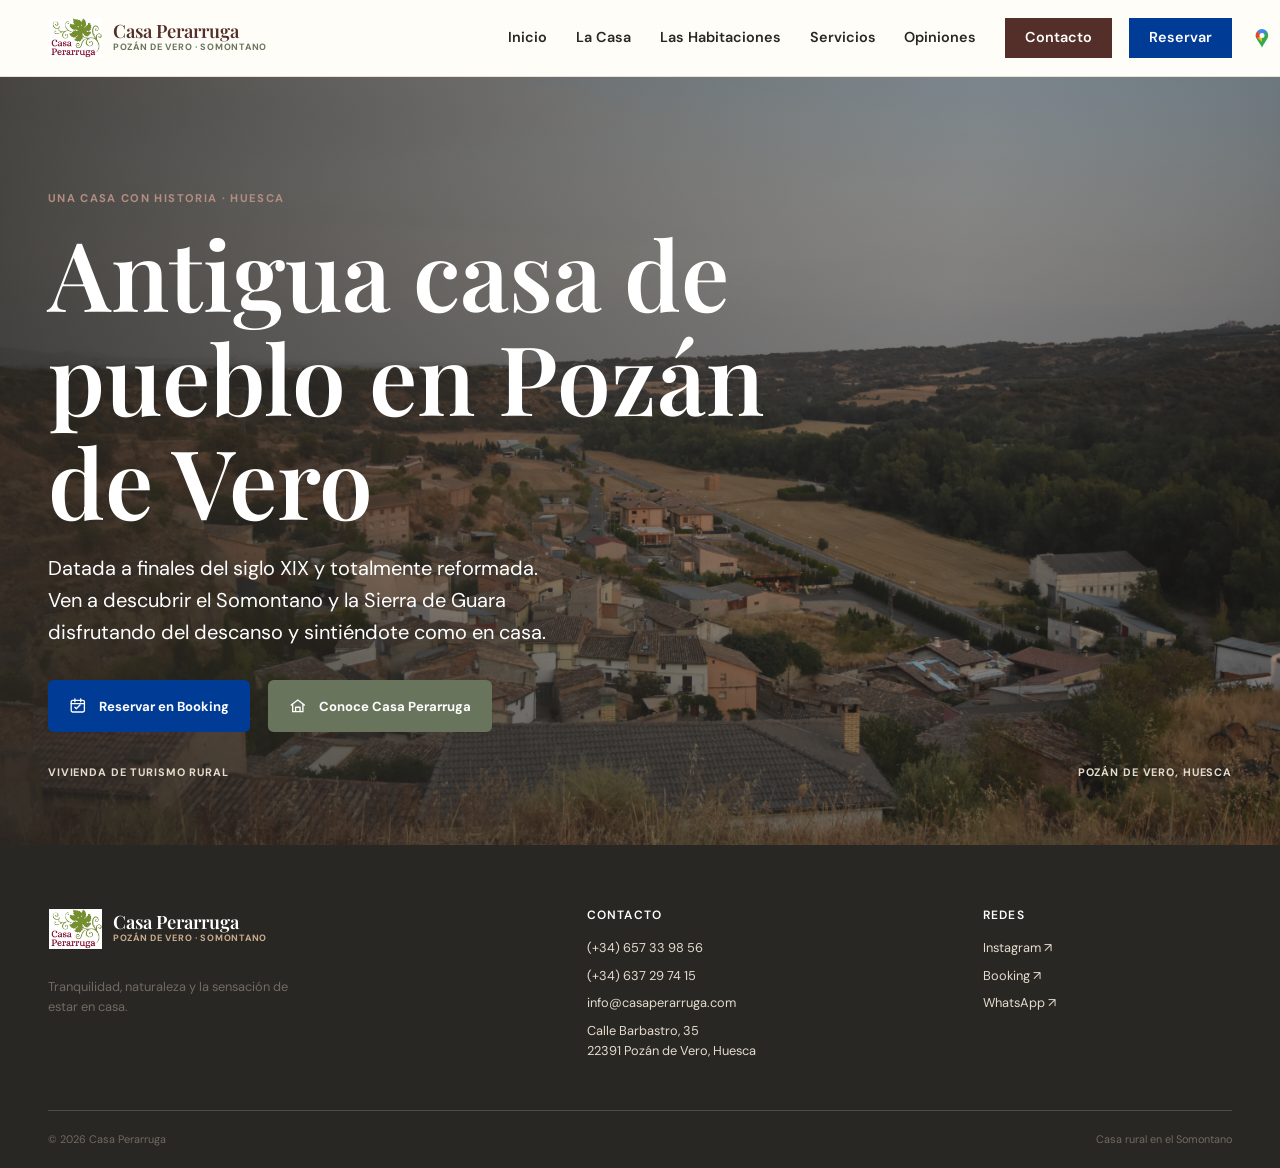
==== commit 44e96c94: "Colores eyebrows cambiados" ====
--- a/index.html
+++ b/index.html
@@ -51,10 +51,10 @@
                   <a href="la-casa.html#casa-espacios">Descubre la Casa</a>
                 </li>
                 <li>
-                  <a href="la-casa.html#entorno-casa">Explora el Entorno</a>
-                </li>
-                <li>
-                  <a href="la-casa.html#about-us-title">Sobre Nosotros</a>
+                  <a href="la-casa.html#entorno-casa">Explora el Entorno</a>
+                </li>
+                <li>
+                  <a href="la-casa.html#about-us-title">Sobre Nosotros</a>
                 </li>
               </ul>
             </li>
@@ -67,26 +67,49 @@
                 <li><a href="habitacion-syrah.html">Syrah</a></li>
               </ul>
             </li>
-            <li class="nav-dropdown">
-              <a href="servicios.html">Servicios</a>
-              <ul class="nav-dropdown__menu">
-                <li><a href="servicios.html#servicios-title">Servicios incluidos</a></li>
-                <li><a href="servicios.html#desayuno-title">Desayuno &amp; Cocina</a></li>
-                <li><a href="servicios.html#productos-title">Productos</a></li>
-                <li><a href="servicios.html#actividades-title">Actividades</a></li>
-              </ul>
-            </li>
-<li><a href="opiniones.html">Opiniones</a></li>
-                        <li><a class="nav-cta" href="contacto.html">Contacto</a></li>
-            <li>
-              <a class="nav-cta nav-cta--booking" href="https://www.booking.com/hotel/es/casa-perarruga.es.html?label=casa-perarruga-aPDXB5siTOXOJWH2P6ihbQS466324829192%3Apl%3Ata%3Ap1%3Ap2%3Aac%3Aap%3Aneg%3Afi%3Atikwd-368432872474%3Alp9197910%3Ali%3Adec%3Adm%3Appccp%3DUmFuZG9tSVYkc2RlIyh9YcGt_tphEo8pawEozW2KQ80&amp;sid=4bc61bdd47e0f33b08dd6b1c204d0a0e&amp;gclid=CjwKCAjw_KjVBhAHEiwAnC0N9K6-22BFaxeWyyTwNk_1AvTN_GtbEFXbpusUPiJRdxfGMWek1PBj7BoCmowQAvD_BwE&amp;aid=311090&amp;ucfs=1&amp;arphpl=1&amp;dest_id=-397373&amp;dest_type=city&amp;group_adults=2&amp;req_adults=2&amp;no_rooms=1&amp;group_children=0&amp;req_children=0&amp;hpos=1&amp;hapos=1&amp;sr_order=popularity&amp;srpvid=c06a6f31c897105a&amp;srepoch=1789573737&amp;from=searchresults" target="_blank" rel="noopener noreferrer">Reservar</a>
-            </li>
-            <li>
-              <a class="nav-cta nav-cta--maps" href="https://www.google.com/maps/place/Casa+Perarruga/@42.0810621,0.0323844,17z/data=!3m1!4b1!4m9!3m8!1s0x12a7887ef8998ebd:0x75d4f2448e5ed195!5m2!4m1!1i2!8m2!3d42.0810581!4d0.0349593!16s%2Fg%2F11c52byd4_?entry=ttu" target="_blank" rel="noopener noreferrer" aria-label="Ver en Google Maps" title="Ver en Google Maps">
-                <img src="assets/icons/google-maps.svg" alt="" />
-              </a>
-            </li>
-          </ul>
+            <li class="nav-dropdown">
+              <a href="servicios.html">Servicios</a>
+              <ul class="nav-dropdown__menu">
+                <li>
+                  <a href="servicios.html#servicios-title"
+                    >Servicios incluidos</a
+                  >
+                </li>
+                <li>
+                  <a href="servicios.html#desayuno-title"
+                    >Desayuno &amp; Cocina</a
+                  >
+                </li>
+                <li><a href="servicios.html#productos-title">Productos</a></li>
+                <li>
+                  <a href="servicios.html#actividades-title">Actividades</a>
+                </li>
+              </ul>
+            </li>
+            <li><a href="opiniones.html">Opiniones</a></li>
+            <li><a class="nav-cta" href="contacto.html">Contacto</a></li>
+            <li>
+              <a
+                class="nav-cta nav-cta--booking"
+                href="https://www.booking.com/hotel/es/casa-perarruga.es.html?label=casa-perarruga-aPDXB5siTOXOJWH2P6ihbQS466324829192%3Apl%3Ata%3Ap1%3Ap2%3Aac%3Aap%3Aneg%3Afi%3Atikwd-368432872474%3Alp9197910%3Ali%3Adec%3Adm%3Appccp%3DUmFuZG9tSVYkc2RlIyh9YcGt_tphEo8pawEozW2KQ80&amp;sid=4bc61bdd47e0f33b08dd6b1c204d0a0e&amp;gclid=CjwKCAjw_KjVBhAHEiwAnC0N9K6-22BFaxeWyyTwNk_1AvTN_GtbEFXbpusUPiJRdxfGMWek1PBj7BoCmowQAvD_BwE&amp;aid=311090&amp;ucfs=1&amp;arphpl=1&amp;dest_id=-397373&amp;dest_type=city&amp;group_adults=2&amp;req_adults=2&amp;no_rooms=1&amp;group_children=0&amp;req_children=0&amp;hpos=1&amp;hapos=1&amp;sr_order=popularity&amp;srpvid=c06a6f31c897105a&amp;srepoch=1789573737&amp;from=searchresults"
+                target="_blank"
+                rel="noopener noreferrer"
+                >Reservar</a
+              >
+            </li>
+            <li>
+              <a
+                class="nav-cta nav-cta--maps"
+                href="https://www.google.com/maps/place/Casa+Perarruga/@42.0810621,0.0323844,17z/data=!3m1!4b1!4m9!3m8!1s0x12a7887ef8998ebd:0x75d4f2448e5ed195!5m2!4m1!1i2!8m2!3d42.0810581!4d0.0349593!16s%2Fg%2F11c52byd4_?entry=ttu"
+                target="_blank"
+                rel="noopener noreferrer"
+                aria-label="Ver en Google Maps"
+                title="Ver en Google Maps"
+              >
+                <img src="assets/icons/google-maps.svg" alt="" />
+              </a>
+            </li>
+          </ul>
         </nav>
       </div>
     </header>
@@ -135,7 +158,7 @@
           <span>Vivienda de Turismo Rural</span
           ><span>Pozán de Vero, Huesca</span>
         </div>
-      </section>
+      </section>
     </main>
 
     <footer class="site-footer">
--- a/assets/css/styles.css
+++ b/assets/css/styles.css
@@ -53,7 +53,7 @@
 
 a:focus-visible,
 button:focus-visible,
-input:focus-visible+.menu-button {
+input:focus-visible + .menu-button {
   outline: 3px solid var(--clay);
   outline-offset: 4px;
 }
@@ -175,19 +175,19 @@
   box-shadow: var(--shadow);
 }
 
-.menu-toggle:checked~.site-nav {
+.menu-toggle:checked ~ .site-nav {
   display: block;
 }
 
-.menu-toggle:checked+.menu-button span:nth-child(1) {
+.menu-toggle:checked + .menu-button span:nth-child(1) {
   transform: translateY(0.42rem) rotate(45deg);
 }
 
-.menu-toggle:checked+.menu-button span:nth-child(2) {
+.menu-toggle:checked + .menu-button span:nth-child(2) {
   opacity: 0;
 }
 
-.menu-toggle:checked+.menu-button span:nth-child(3) {
+.menu-toggle:checked + .menu-button span:nth-child(3) {
   transform: translateY(-0.42rem) rotate(-45deg);
 }
 
@@ -203,11 +203,11 @@
   position: relative;
 }
 
-.nav-dropdown>a {
+.nav-dropdown > a {
   font-weight: 700;
 }
 
-.nav-dropdown>a span {
+.nav-dropdown > a span {
   display: none;
 }
 
@@ -240,7 +240,7 @@
 
 .nav-dropdown:hover .nav-dropdown__menu,
 .nav-dropdown:focus-within .nav-dropdown__menu,
-.menu-toggle:checked~.site-nav .nav-dropdown__menu {
+.menu-toggle:checked ~ .site-nav .nav-dropdown__menu {
   max-height: 15rem;
   opacity: 1;
   visibility: visible;
@@ -296,7 +296,7 @@
   flex-direction: column;
   justify-content: flex-end;
   min-height: min(48rem, calc(100svh - 4.75rem));
-  padding-block: 5rem 4rem;
+  padding-block: 2rem 4rem;
   color: var(--white);
   background-image:
     linear-gradient(100deg, rgb(41 39 35 / 78%) 0%, rgb(41 39 35 / 38%) 70%),
@@ -305,22 +305,25 @@
   background-size: cover;
 }
 
+#hero-title {
+  max-width: 13ch;
+  margin-bottom: 1.25rem;
+  color: var(--white);
+  font-size: clamp(2.8rem, 9vw, 6rem);
+}
+
 .hero__content {
   margin-inline: auto;
 }
 
 .eyebrow {
   margin: 0 0 0.9rem;
-  color: var(--clay);
+  color: #b48d81;
   font-size: 0.7rem;
   font-weight: 700;
   letter-spacing: 0.12em;
   line-height: 1.4;
   text-transform: uppercase;
-}
-
-.hero .eyebrow {
-  color: var(--stone);
 }
 
 h1,
@@ -469,7 +472,7 @@
   margin-bottom: 2rem;
 }
 
-.surroundings__intro>div,
+.surroundings__intro > div,
 .surroundings__lead {
   min-width: 0;
 }
@@ -550,7 +553,7 @@
   color: var(--wine);
 }
 
-.interest-card__content>p:last-of-type {
+.interest-card__content > p:last-of-type {
   margin-bottom: 1.25rem;
   color: var(--muted);
   font-size: 0.82rem;
@@ -804,7 +807,7 @@
   margin-bottom: 0;
 }
 
-.section-heading>p {
+.section-heading > p {
   max-width: 26rem;
   margin-bottom: 0;
   color: var(--muted);
@@ -959,7 +962,7 @@
   border-top: 1px solid var(--stone);
 }
 
-.service-list article>span {
+.service-list article > span {
   display: block;
   margin-bottom: 1.25rem;
   color: var(--clay);
@@ -1003,7 +1006,7 @@
   line-height: 0.9;
 }
 
-.rating>span {
+.rating > span {
   color: var(--stone);
   font-size: 1.2rem;
 }
@@ -1160,7 +1163,7 @@
   color: var(--white);
   background-image:
     linear-gradient(100deg, rgb(41 39 35 / 78%) 0%, rgb(41 39 35 / 38%) 70%),
-    url("../img/Casa_Perarruga_Exterior.jpg");
+    url("../img/Foto_Portada_Casa.JPG");
   background-position: center;
   background-size: cover;
   border-bottom: 0;
@@ -1187,21 +1190,21 @@
 
 .page-hero .eyebrow,
 .room-detail-hero .eyebrow {
-  color: var(--stone);
-}
-
-.page-hero>p:last-child {
+  color: #b48d81;
+}
+
+.page-hero > p:last-child {
   max-width: 38rem;
   margin-bottom: 0;
   color: var(--muted);
   font-size: 1.1rem;
 }
 
-.house-page .page-hero>p:last-child {
+.house-page .page-hero > p:last-child {
   color: var(--stone);
 }
 
-.house-page .page-hero>p:not(.eyebrow) {
+.house-page .page-hero > p:not(.eyebrow) {
   max-width: 33rem;
   margin-bottom: 1rem;
   color: var(--white);
@@ -1220,7 +1223,7 @@
   color: var(--white);
   background-image:
     linear-gradient(100deg, rgb(41 39 35 / 78%) 0%, rgb(41 39 35 / 38%) 70%),
-    url("../img/105484343.jpg");
+    url("../img/Foto_Habitaciones.JPG");
   background-position: center;
   background-size: cover;
   border-bottom: 0;
@@ -1230,7 +1233,7 @@
   color: var(--white);
 }
 
-.rooms-hero>p:last-child {
+.rooms-hero > p:last-child {
   max-width: 33rem;
   margin-bottom: 0;
   color: var(--white);
@@ -1351,14 +1354,13 @@
   color: var(--white);
 }
 
-.room-detail-hero>p:last-child {
+.room-detail-hero > p:last-child {
   max-width: 33rem;
   min-height: 5.3rem;
   color: var(--white);
   font-size: clamp(1rem, 2.5vw, 1.25rem);
 }
 
-.hero,
 .house-page .page-hero,
 .rooms-hero,
 .room-detail-hero {
@@ -1765,7 +1767,7 @@
     margin-bottom: 3rem;
   }
 
-  .surroundings__intro>div,
+  .surroundings__intro > div,
   .surroundings__lead {
     flex: 1 1 0;
   }
@@ -1802,7 +1804,7 @@
     padding: 1.1rem 1.2rem 1.2rem;
   }
 
-  .interest-card__content>p:last-of-type {
+  .interest-card__content > p:last-of-type {
     font-size: 0.9rem;
     line-height: 1.7;
   }
@@ -1889,7 +1891,6 @@
 }
 
 @media (prefers-reduced-motion: reduce) {
-
   *,
   *::before,
   *::after {
@@ -1961,7 +1962,6 @@
   padding: 5rem 0 3rem;
 }
 
-
 #about-us-title {
   scroll-margin-top: 6rem;
 }
@@ -2003,7 +2003,9 @@
   display: flex;
   flex-direction: column;
   gap: 0.75rem;
-  transition: box-shadow 0.2s, transform 0.2s;
+  transition:
+    box-shadow 0.2s,
+    transform 0.2s;
 }
 
 .svc-card:hover {
@@ -2168,7 +2170,9 @@
   color: var(--wine);
   cursor: pointer;
   backdrop-filter: blur(4px);
-  transition: background 0.2s, box-shadow 0.2s;
+  transition:
+    background 0.2s,
+    box-shadow 0.2s;
   line-height: 1;
 }
 
@@ -2364,7 +2368,9 @@
   font-weight: 600;
   text-decoration: none;
   font-size: 0.95rem;
-  transition: transform 0.2s, background 0.2s;
+  transition:
+    transform 0.2s,
+    background 0.2s;
 }
 
 .svc-activities__cta-btn:hover {
@@ -2392,7 +2398,9 @@
   display: flex;
   flex-direction: column;
   overflow: hidden;
-  transition: box-shadow 0.2s, transform 0.2s;
+  transition:
+    box-shadow 0.2s,
+    transform 0.2s;
 }
 
 .activity-card:hover {
@@ -2474,7 +2482,9 @@
   letter-spacing: 0.02em;
   border-bottom: 1px dashed currentColor;
   padding-bottom: 0.1rem;
-  transition: color 0.18s ease, transform 0.18s ease;
+  transition:
+    color 0.18s ease,
+    transform 0.18s ease;
   align-self: flex-start;
 }
 
@@ -2684,485 +2694,490 @@
 
 .svc-page .page-hero h1 {
   color: var(--white);
-  max-width: none;
-}
-
-.svc-page .page-hero>p:not(.eyebrow) {
+  max-width: 13inch;
+}
+
+.svc-page .page-hero > p:not(.eyebrow) {
   max-width: 33rem;
   margin-bottom: 1rem;
   color: var(--white);
   font-size: clamp(1rem, 2.5vw, 1.25rem);
 }
 
-.svc-page .page-hero>p:last-child {
+.svc-page .page-hero > p:last-child {
   color: var(--white);
 }
 
 .svc-page .page-hero .eyebrow {
+  color: #b48d81;
+}
+/* --------------------------------------------
+   PÁGINA DE OPINIONES
+-------------------------------------------- */
+
+/* Hero */
+.opinions-page {
+  display: flex;
+  flex-direction: column;
+}
+
+.opinions-page .page-hero {
+  display: flex;
+  flex-direction: column;
+  justify-content: flex-end;
+  min-height: min(48rem, calc(100svh - 4.75rem));
+  width: 100%;
+  max-width: none;
+  margin-inline: 0;
+  padding: 5rem max(1rem, calc((100% - var(--content-width)) / 2)) 4rem;
+  color: var(--white);
+  background-image:
+    linear-gradient(100deg, rgb(41 39 35 / 78%) 0%, rgb(41 39 35 / 38%) 70%),
+    url("../img/pozan_de_vero_-_somontano_de_barbastro_-_foto_mariano_olivera_1.jpg");
+  background-position: center;
+  background-size: cover;
+  border-bottom: 0;
+  text-align: left;
+}
+
+.opinions-page .page-hero h1 {
+  color: var(--white);
+  max-width: 13inch;
+}
+
+.opinions-page .page-hero .eyebrow {
+  color: #b48d81;
+}
+
+.opinions-page .page-hero > p:not(.eyebrow) {
+  max-width: 38rem;
+  margin-bottom: 1rem;
+  color: var(--white);
+  font-size: clamp(1rem, 2.5vw, 1.25rem);
+}
+
+/* Widget */
+.reviews-widget-section {
+  background: #ffffff;
+  padding-block: clamp(3rem, 7vw, 5.5rem);
+}
+
+.reviews-widget-container {
+  margin-inline: auto;
+  max-width: 1200px;
+  padding-inline: clamp(1rem, 4vw, 2rem);
+}
+
+/* CTA */
+.opinions-cta {
+  padding-block: clamp(3rem, 6vw, 5rem);
+}
+
+.opinions-cta__inner {
+  display: flex;
+  flex-direction: column;
+  align-items: center;
+  text-align: center;
+  gap: 1.5rem;
+}
+
+.opinions-cta__inner h2 {
+  font-family: var(--heading);
+  font-size: clamp(1.6rem, 3.5vw, 2.2rem);
+  color: var(--wine);
+  margin: 0;
+}
+/* Reviews Section */
+.reviews-section {
+  background: #ffffff;
+  padding-block: clamp(3rem, 7vw, 5.5rem);
+}
+
+/* Score bar */
+.reviews-score-bar {
+  display: flex;
+  align-items: center;
+  gap: 1.5rem;
+  margin-bottom: 3rem;
+  padding: 1.5rem 2rem;
+  background: var(--paper);
+  border: 1px solid var(--stone);
+  border-radius: 1rem;
+}
+
+.reviews-score-bar__badge {
+  display: flex;
+  flex-direction: column;
+  align-items: center;
+  justify-content: center;
+  background: var(--wine);
+  color: #fff;
+  border-radius: 0.75rem;
+  padding: 0.75rem 1.25rem;
+  min-width: 5rem;
+  flex-shrink: 0;
+}
+
+.reviews-score-bar__number {
+  font-family: var(--heading);
+  font-size: 2rem;
+  font-weight: 700;
+  line-height: 1;
+}
+
+.reviews-score-bar__label {
+  font-size: 0.75rem;
+  font-weight: 500;
+  letter-spacing: 0.03em;
+  margin-top: 0.2rem;
+}
+
+.reviews-score-bar__text p {
+  margin: 0 0 0.5rem;
+  font-size: 0.9rem;
+  color: var(--muted);
+}
+
+.reviews-score-bar__stars {
+  display: flex;
+  gap: 2px;
+  color: #f5a623;
+}
+
+.reviews-score-bar__stars svg {
+  width: 1.1rem;
+  height: 1.1rem;
+}
+
+/* Reviews grid */
+.reviews-grid {
+  display: grid;
+  grid-template-columns: repeat(auto-fill, minmax(17rem, 1fr));
+  gap: 1.25rem;
+  margin-bottom: 3rem;
+}
+
+@media (min-width: 60rem) {
+  .reviews-grid {
+    grid-template-columns: repeat(3, 1fr);
+  }
+}
+
+/* Review card */
+.review-card {
+  background: var(--paper);
+  border: 1px solid var(--stone);
+  border-radius: 1rem;
+  padding: 1.5rem;
+  display: flex;
+  flex-direction: column;
+  gap: 1rem;
+  transition:
+    box-shadow 0.2s,
+    transform 0.2s;
+}
+
+.review-card:hover {
+  box-shadow: 0 8px 24px rgba(84, 47, 42, 0.1);
+  transform: translateY(-3px);
+}
+
+.review-card--featured {
+  border-color: var(--wine);
+  background: linear-gradient(135deg, #fdf6f0 0%, var(--paper) 100%);
+}
+
+.review-card__header {
+  display: flex;
+  align-items: center;
+  gap: 0.75rem;
+}
+
+.review-card__avatar {
+  width: 2.6rem;
+  height: 2.6rem;
+  border-radius: 50%;
+  color: #fff;
+  font-weight: 700;
+  font-size: 1.1rem;
+  display: grid;
+  place-items: center;
+  flex-shrink: 0;
+}
+
+.review-card__name {
+  display: block;
+  font-size: 0.95rem;
+  color: var(--ink);
+}
+
+.review-card__country {
+  font-size: 0.8rem;
+  color: var(--muted);
+}
+
+.review-card__score {
+  margin-left: auto;
+  background: var(--wine);
+  color: #fff;
+  font-family: var(--heading);
+  font-size: 0.9rem;
+  font-weight: 700;
+  width: 2.2rem;
+  height: 2.2rem;
+  border-radius: 0.5rem;
+  display: grid;
+  place-items: center;
+  flex-shrink: 0;
+}
+
+.review-card__text {
+  margin: 0;
+  font-size: 0.9rem;
+  line-height: 1.7;
+  color: var(--muted);
+  font-style: italic;
+}
+
+/* Reviews CTA */
+.reviews-cta {
+  display: flex;
+  justify-content: center;
+}
+
+.reviews-cta__btn {
+  display: inline-flex;
+  align-items: center;
+  gap: 0.6rem;
+  padding: 0.9rem 2rem;
+  background: transparent;
+  border: 2px solid var(--wine);
+  color: var(--wine);
+  border-radius: 50px;
+  font-weight: 600;
+  font-size: 0.95rem;
+  text-decoration: none;
+  transition:
+    background 0.2s,
+    color 0.2s,
+    transform 0.2s;
+}
+
+.reviews-cta__btn:hover {
+  background: var(--wine);
+  color: #fff;
+  transform: translateY(-2px);
+}
+/* --------------------------------------------
+   PÁGINA DE CONTACTO
+-------------------------------------------- */
+.contact-page-wrap {
+  display: flex;
+  flex-direction: column;
+}
+
+.contact-page-wrap .page-hero {
+  display: flex;
+  flex-direction: column;
+  justify-content: flex-end;
+  min-height: min(48rem, calc(100svh - 4.75rem));
+  width: 100%;
+  max-width: none;
+  margin-inline: 0;
+  padding: 5rem max(1rem, calc((100% - var(--content-width)) / 2)) 4rem;
+  color: var(--white);
+  background-image:
+    linear-gradient(100deg, rgb(41 39 35 / 78%) 0%, rgb(41 39 35 / 38%) 70%),
+    url("../img/Casa_Perarruga_Exterior.jpg");
+  background-position: center;
+  background-size: cover;
+  border-bottom: 0;
+  text-align: left;
+}
+
+.contact-page-wrap .page-hero h1 {
+  color: var(--white);
+  max-width: none;
+}
+
+.contact-page-wrap .page-hero .eyebrow {
   color: var(--stone);
-}
-/* --------------------------------------------
-   PÁGINA DE OPINIONES
--------------------------------------------- */
-
-/* Hero */
-.opinions-page {
-  display: flex;
-  flex-direction: column;
-}
-
-.opinions-page .page-hero {
-  display: flex;
-  flex-direction: column;
-  justify-content: flex-end;
-  min-height: min(48rem, calc(100svh - 4.75rem));
-  width: 100%;
-  max-width: none;
-  margin-inline: 0;
-  padding: 5rem max(1rem, calc((100% - var(--content-width)) / 2)) 4rem;
-  color: var(--white);
-  background-image:
-    linear-gradient(100deg, rgb(41 39 35 / 78%) 0%, rgb(41 39 35 / 38%) 70%),
-    url("../img/pozan_de_vero_-_somontano_de_barbastro_-_foto_mariano_olivera_1.jpg");
-  background-position: center;
-  background-size: cover;
-  border-bottom: 0;
-  text-align: left;
-}
-
-.opinions-page .page-hero h1 {
-  color: var(--white);
-  max-width: none;
-}
-
-.opinions-page .page-hero .eyebrow {
-  color: var(--stone);
-}
-
-.opinions-page .page-hero>p:not(.eyebrow) {
-  max-width: 38rem;
-  margin-bottom: 1rem;
-  color: var(--white);
-  font-size: clamp(1rem, 2.5vw, 1.25rem);
-}
-
-/* Widget */
-.reviews-widget-section {
-  background: #ffffff;
-  padding-block: clamp(3rem, 7vw, 5.5rem);
-}
-
-.reviews-widget-container {
-  margin-inline: auto;
-  max-width: 1200px;
-  padding-inline: clamp(1rem, 4vw, 2rem);
-}
-
-/* CTA */
-.opinions-cta {
-  padding-block: clamp(3rem, 6vw, 5rem);
-}
-
-.opinions-cta__inner {
-  display: flex;
-  flex-direction: column;
-  align-items: center;
-  text-align: center;
-  gap: 1.5rem;
-}
-
-.opinions-cta__inner h2 {
-  font-family: var(--heading);
-  font-size: clamp(1.6rem, 3.5vw, 2.2rem);
-  color: var(--wine);
-  margin: 0;
-}
-/* Reviews Section */
-.reviews-section {
-  background: #ffffff;
-  padding-block: clamp(3rem, 7vw, 5.5rem);
-}
-
-/* Score bar */
-.reviews-score-bar {
-  display: flex;
-  align-items: center;
-  gap: 1.5rem;
-  margin-bottom: 3rem;
-  padding: 1.5rem 2rem;
-  background: var(--paper);
-  border: 1px solid var(--stone);
-  border-radius: 1rem;
-}
-
-.reviews-score-bar__badge {
-  display: flex;
-  flex-direction: column;
-  align-items: center;
-  justify-content: center;
-  background: var(--wine);
-  color: #fff;
-  border-radius: 0.75rem;
-  padding: 0.75rem 1.25rem;
-  min-width: 5rem;
-  flex-shrink: 0;
-}
-
-.reviews-score-bar__number {
-  font-family: var(--heading);
-  font-size: 2rem;
-  font-weight: 700;
-  line-height: 1;
-}
-
-.reviews-score-bar__label {
-  font-size: 0.75rem;
-  font-weight: 500;
-  letter-spacing: 0.03em;
-  margin-top: 0.2rem;
-}
-
-.reviews-score-bar__text p {
-  margin: 0 0 0.5rem;
-  font-size: 0.9rem;
-  color: var(--muted);
-}
-
-.reviews-score-bar__stars {
-  display: flex;
-  gap: 2px;
-  color: #f5a623;
-}
-
-.reviews-score-bar__stars svg {
-  width: 1.1rem;
-  height: 1.1rem;
-}
-
-/* Reviews grid */
-.reviews-grid {
-  display: grid;
-  grid-template-columns: repeat(auto-fill, minmax(17rem, 1fr));
-  gap: 1.25rem;
-  margin-bottom: 3rem;
-}
-
-@media (min-width: 60rem) {
-  .reviews-grid {
-    grid-template-columns: repeat(3, 1fr);
-  }
-}
-
-/* Review card */
-.review-card {
-  background: var(--paper);
-  border: 1px solid var(--stone);
-  border-radius: 1rem;
-  padding: 1.5rem;
-  display: flex;
-  flex-direction: column;
-  gap: 1rem;
-  transition: box-shadow 0.2s, transform 0.2s;
-}
-
-.review-card:hover {
-  box-shadow: 0 8px 24px rgba(84,47,42,0.10);
-  transform: translateY(-3px);
-}
-
-.review-card--featured {
-  border-color: var(--wine);
-  background: linear-gradient(135deg, #fdf6f0 0%, var(--paper) 100%);
-}
-
-.review-card__header {
-  display: flex;
-  align-items: center;
-  gap: 0.75rem;
-}
-
-.review-card__avatar {
-  width: 2.6rem;
-  height: 2.6rem;
-  border-radius: 50%;
-  color: #fff;
-  font-weight: 700;
-  font-size: 1.1rem;
-  display: grid;
-  place-items: center;
-  flex-shrink: 0;
-}
-
-.review-card__name {
-  display: block;
-  font-size: 0.95rem;
-  color: var(--ink);
-}
-
-.review-card__country {
-  font-size: 0.8rem;
-  color: var(--muted);
-}
-
-.review-card__score {
-  margin-left: auto;
-  background: var(--wine);
-  color: #fff;
-  font-family: var(--heading);
-  font-size: 0.9rem;
-  font-weight: 700;
-  width: 2.2rem;
-  height: 2.2rem;
-  border-radius: 0.5rem;
-  display: grid;
-  place-items: center;
-  flex-shrink: 0;
-}
-
-.review-card__text {
-  margin: 0;
-  font-size: 0.9rem;
-  line-height: 1.7;
-  color: var(--muted);
-  font-style: italic;
-}
-
-/* Reviews CTA */
-.reviews-cta {
-  display: flex;
-  justify-content: center;
-}
-
-.reviews-cta__btn {
-  display: inline-flex;
-  align-items: center;
-  gap: 0.6rem;
-  padding: 0.9rem 2rem;
-  background: transparent;
-  border: 2px solid var(--wine);
-  color: var(--wine);
-  border-radius: 50px;
-  font-weight: 600;
-  font-size: 0.95rem;
-  text-decoration: none;
-  transition: background 0.2s, color 0.2s, transform 0.2s;
-}
-
-.reviews-cta__btn:hover {
-  background: var(--wine);
-  color: #fff;
-  transform: translateY(-2px);
-}
-/* --------------------------------------------
-   PÁGINA DE CONTACTO
--------------------------------------------- */
-.contact-page-wrap {
-  display: flex;
-  flex-direction: column;
-}
-
-.contact-page-wrap .page-hero {
-  display: flex;
-  flex-direction: column;
-  justify-content: flex-end;
-  min-height: min(48rem, calc(100svh - 4.75rem));
-  width: 100%;
-  max-width: none;
-  margin-inline: 0;
-  padding: 5rem max(1rem, calc((100% - var(--content-width)) / 2)) 4rem;
-  color: var(--white);
-  background-image:
-    linear-gradient(100deg, rgb(41 39 35 / 78%) 0%, rgb(41 39 35 / 38%) 70%),
-    url("../img/Casa_Perarruga_Exterior.jpg");
-  background-position: center;
-  background-size: cover;
-  border-bottom: 0;
-  text-align: left;
-}
-
-.contact-page-wrap .page-hero h1 {
-  color: var(--white);
-  max-width: none;
-}
-
-.contact-page-wrap .page-hero .eyebrow {
-  color: var(--stone);
-}
-
-.contact-page-wrap .page-hero>p:not(.eyebrow) {
-  max-width: 38rem;
-  margin-bottom: 1rem;
-  color: var(--white);
-  font-size: clamp(1rem, 2.5vw, 1.25rem);
-}
-
-.contact-section {
-  padding-block: clamp(3rem, 7vw, 5.5rem);
-}
-
-.contact-grid {
-  display: grid;
-  gap: 2rem;
-}
-
-@media (min-width: 48rem) {
-  .contact-grid {
-    grid-template-columns: 1fr 1fr;
-    gap: 4rem;
-  }
-}
-
-.contact-panel {
-  display: flex;
-  flex-direction: column;
-  gap: 1.5rem;
-}
-
-.contact-panel h2 {
-  font-family: var(--heading);
-  font-size: clamp(1.8rem, 3vw, 2.5rem);
-  color: var(--wine);
-  margin-bottom: 0.5rem;
-  line-height: 1.2;
-}
-
-.contact-panel__intro {
-  font-size: 1.1rem;
-  line-height: 1.7;
-  color: var(--muted);
-  max-width: 42ch;
-}
-
-.contact-list {
-  list-style: none;
-  padding: 0;
-  margin: 1.5rem 0 0;
-  display: flex;
-  flex-direction: column;
-  gap: 1.5rem;
-}
-
-.contact-list li {
-  display: flex;
-  gap: 1rem;
-  align-items: flex-start;
-}
-
-.contact-list__icon {
-  background: var(--paper);
-  border: 1px solid var(--stone);
-  border-radius: 50%;
-  width: 3rem;
-  height: 3rem;
-  display: flex;
-  align-items: center;
-  justify-content: center;
-  color: var(--wine);
-  flex-shrink: 0;
-}
-
-.contact-list__icon svg {
-  width: 1.3rem;
-  height: 1.3rem;
-}
-
-.contact-list__info {
-  display: flex;
-  flex-direction: column;
-  gap: 0.2rem;
-}
-
-.contact-list__info strong {
-  color: var(--ink);
-  font-weight: 600;
-  font-size: 0.9rem;
-  text-transform: uppercase;
-  letter-spacing: 0.05em;
-  margin-bottom: 0.2rem;
-}
-
-.contact-list__info a {
-  color: var(--muted);
-  text-decoration: none;
-  font-size: 1.1rem;
-  transition: color 0.2s;
-}
-
-.contact-list__info a:hover {
-  color: var(--wine);
-}
-
-.contact-panel--map {
-  background: var(--paper);
-  border: 1px solid var(--stone);
-  border-radius: 1rem;
-  padding: 2rem;
-}
-
-.contact-panel__address {
-  display: flex;
-  gap: 0.75rem;
-  align-items: flex-start;
-  font-style: normal;
-  color: var(--muted);
-  line-height: 1.6;
-}
-
-.contact-panel__address svg {
-  color: var(--wine);
-  flex-shrink: 0;
-  margin-top: 0.15rem;
-}
-
-.map-container {
-  margin-top: 1rem;
-  border-radius: 0.5rem;
-  overflow: hidden;
-  box-shadow: var(--shadow);
-}
-
-.contact-map-link {
-  display: inline-flex;
-  align-items: center;
-  gap: 0.5rem;
-  color: var(--wine);
-  font-weight: 600;
-  text-decoration: none;
-  margin-top: 1rem;
-}
-
-.contact-map-link:hover {
-  text-decoration: underline;
-}
-/* Google Maps Header Button */
-/* Google Maps Header Button */
-.site-nav .nav-cta.nav-cta--maps {
-  background: transparent;
-  padding: 0.5rem;
-  display: inline-flex;
-  align-items: center;
-  justify-content: center;
-}
-
-.site-nav .nav-cta.nav-cta--maps img {
-  width: 1.25rem;
-  height: 1.25rem;
-  display: block;
-}
-
-.site-nav .nav-cta.nav-cta--maps:hover,
-.site-nav .nav-cta.nav-cta--maps:focus-visible {
-  background: var(--paper);
-  filter: brightness(1);
-  border-radius: 4px;
-}
-
-@media (min-width: 60rem) {
-  /* En escritorio, lo sacamos del flujo para que no empuje las palabras */
-  .site-nav li:has(.nav-cta--maps) {
-    position: absolute;
-    right: -3rem;
-    top: 50%;
-    transform: translateY(-50%);
-  }
-}+}
+
+.contact-page-wrap .page-hero > p:not(.eyebrow) {
+  max-width: 38rem;
+  margin-bottom: 1rem;
+  color: var(--white);
+  font-size: clamp(1rem, 2.5vw, 1.25rem);
+}
+
+.contact-section {
+  padding-block: clamp(3rem, 7vw, 5.5rem);
+}
+
+.contact-grid {
+  display: grid;
+  gap: 2rem;
+}
+
+@media (min-width: 48rem) {
+  .contact-grid {
+    grid-template-columns: 1fr 1fr;
+    gap: 4rem;
+  }
+}
+
+.contact-panel {
+  display: flex;
+  flex-direction: column;
+  gap: 1.5rem;
+}
+
+.contact-panel h2 {
+  font-family: var(--heading);
+  font-size: clamp(1.8rem, 3vw, 2.5rem);
+  color: var(--wine);
+  margin-bottom: 0.5rem;
+  line-height: 1.2;
+}
+
+.contact-panel__intro {
+  font-size: 1.1rem;
+  line-height: 1.7;
+  color: var(--muted);
+  max-width: 42ch;
+}
+
+.contact-list {
+  list-style: none;
+  padding: 0;
+  margin: 1.5rem 0 0;
+  display: flex;
+  flex-direction: column;
+  gap: 1.5rem;
+}
+
+.contact-list li {
+  display: flex;
+  gap: 1rem;
+  align-items: flex-start;
+}
+
+.contact-list__icon {
+  background: var(--paper);
+  border: 1px solid var(--stone);
+  border-radius: 50%;
+  width: 3rem;
+  height: 3rem;
+  display: flex;
+  align-items: center;
+  justify-content: center;
+  color: var(--wine);
+  flex-shrink: 0;
+}
+
+.contact-list__icon svg {
+  width: 1.3rem;
+  height: 1.3rem;
+}
+
+.contact-list__info {
+  display: flex;
+  flex-direction: column;
+  gap: 0.2rem;
+}
+
+.contact-list__info strong {
+  color: var(--ink);
+  font-weight: 600;
+  font-size: 0.9rem;
+  text-transform: uppercase;
+  letter-spacing: 0.05em;
+  margin-bottom: 0.2rem;
+}
+
+.contact-list__info a {
+  color: var(--muted);
+  text-decoration: none;
+  font-size: 1.1rem;
+  transition: color 0.2s;
+}
+
+.contact-list__info a:hover {
+  color: var(--wine);
+}
+
+.contact-panel--map {
+  background: var(--paper);
+  border: 1px solid var(--stone);
+  border-radius: 1rem;
+  padding: 2rem;
+}
+
+.contact-panel__address {
+  display: flex;
+  gap: 0.75rem;
+  align-items: flex-start;
+  font-style: normal;
+  color: var(--muted);
+  line-height: 1.6;
+}
+
+.contact-panel__address svg {
+  color: var(--wine);
+  flex-shrink: 0;
+  margin-top: 0.15rem;
+}
+
+.map-container {
+  margin-top: 1rem;
+  border-radius: 0.5rem;
+  overflow: hidden;
+  box-shadow: var(--shadow);
+}
+
+.contact-map-link {
+  display: inline-flex;
+  align-items: center;
+  gap: 0.5rem;
+  color: var(--wine);
+  font-weight: 600;
+  text-decoration: none;
+  margin-top: 1rem;
+}
+
+.contact-map-link:hover {
+  text-decoration: underline;
+}
+/* Google Maps Header Button */
+/* Google Maps Header Button */
+.site-nav .nav-cta.nav-cta--maps {
+  background: transparent;
+  padding: 0.5rem;
+  display: inline-flex;
+  align-items: center;
+  justify-content: center;
+}
+
+.site-nav .nav-cta.nav-cta--maps img {
+  width: 1.25rem;
+  height: 1.25rem;
+  display: block;
+}
+
+.site-nav .nav-cta.nav-cta--maps:hover,
+.site-nav .nav-cta.nav-cta--maps:focus-visible {
+  background: var(--paper);
+  filter: brightness(1);
+  border-radius: 4px;
+}
+
+@media (min-width: 60rem) {
+  /* En escritorio, lo sacamos del flujo para que no empuje las palabras */
+  .site-nav li:has(.nav-cta--maps) {
+    position: absolute;
+    right: -3rem;
+    top: 50%;
+    transform: translateY(-50%);
+  }
+}
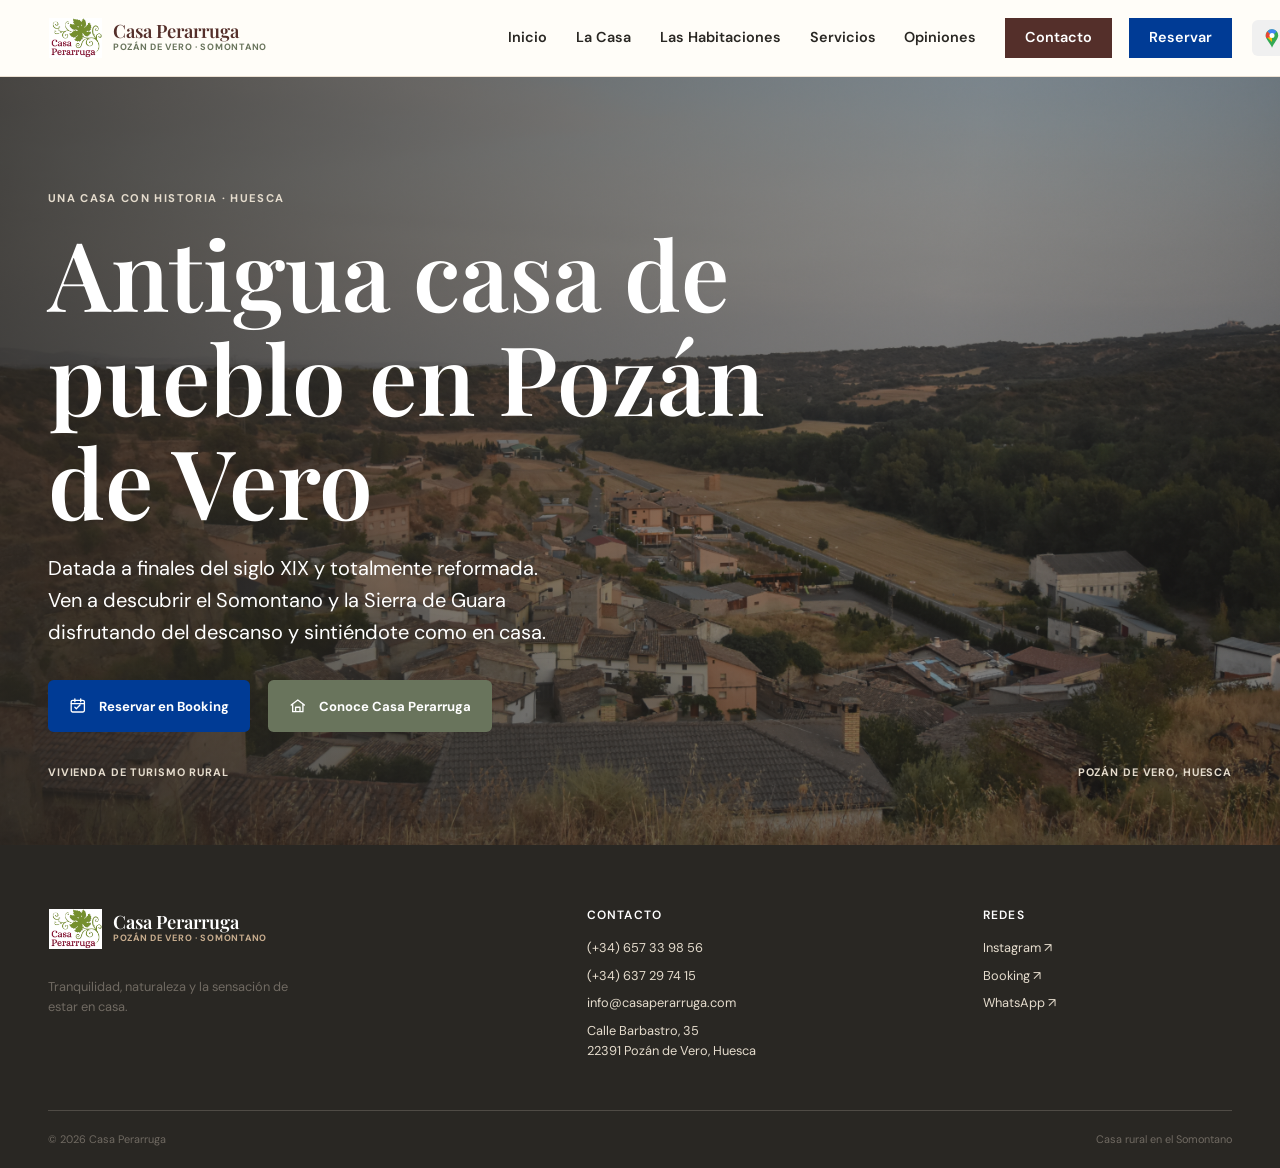
==== commit 95c2ef7d: "Arreglado flecha emojis iphone" ====
--- a/index.html
+++ b/index.html
@@ -199,17 +199,17 @@
               href="https://www.instagram.com/casaperarruga"
               target="_blank"
               rel="noopener noreferrer"
-              >Instagram <span aria-hidden="true">↗</span></a
+              >Instagram <span aria-hidden="true">↗&#xFE0E;</span></a
             ><a
               href="https://www.booking.com/hotel/es/casa-perarruga.es.html?label=casa-perarruga-aPDXB5siTOXOJWH2P6ihbQS466324829192%3Apl%3Ata%3Ap1%3Ap2%3Aac%3Aap%3Aneg%3Afi%3Atikwd-368432872474%3Alp9197910%3Ali%3Adec%3Adm%3Appccp%3DUmFuZG9tSVYkc2RlIyh9YcGt_tphEo8pawEozW2KQ80&amp;sid=4bc61bdd47e0f33b08dd6b1c204d0a0e&amp;gclid=CjwKCAjw_KjVBhAHEiwAnC0N9K6-22BFaxeWyyTwNk_1AvTN_GtbEFXbpusUPiJRdxfGMWek1PBj7BoCmowQAvD_BwE&amp;aid=311090&amp;ucfs=1&amp;arphpl=1&amp;dest_id=-397373&amp;dest_type=city&amp;group_adults=2&amp;req_adults=2&amp;no_rooms=1&amp;group_children=0&amp;req_children=0&amp;hpos=1&amp;hapos=1&amp;sr_order=popularity&amp;srpvid=c06a6f31c897105a&amp;srepoch=1789573737&amp;from=searchresults"
               target="_blank"
               rel="noopener noreferrer"
-              >Booking <span aria-hidden="true">↗</span></a
+              >Booking <span aria-hidden="true">↗&#xFE0E;</span></a
             ><a
               href="https://api.whatsapp.com/send/?phone=34657339856&amp;text=Hola%2C+%C2%BFpod%C3%A9is+ayudarme%3F&amp;type=phone_number&amp;app_absent=0"
               target="_blank"
               rel="noopener noreferrer"
-              >WhatsApp <span aria-hidden="true">↗</span></a
+              >WhatsApp <span aria-hidden="true">↗&#xFE0E;</span></a
             >
           </div>
         </div>
--- a/assets/css/styles.css
+++ b/assets/css/styles.css
@@ -305,25 +305,22 @@
   background-size: cover;
 }
 
-#hero-title {
-  max-width: 13ch;
-  margin-bottom: 1.25rem;
-  color: var(--white);
-  font-size: clamp(2.8rem, 9vw, 6rem);
-}
-
 .hero__content {
   margin-inline: auto;
 }
 
 .eyebrow {
   margin: 0 0 0.9rem;
-  color: #b48d81;
+  color: var(--clay);
   font-size: 0.7rem;
   font-weight: 700;
   letter-spacing: 0.12em;
   line-height: 1.4;
   text-transform: uppercase;
+}
+
+.hero .eyebrow {
+  color: var(--stone);
 }
 
 h1,
@@ -669,7 +666,7 @@
 
 .house-cta {
   align-self: flex-start;
-  margin-top: auto;
+  margin-top: 25px;
   background: var(--wine);
 }
 
@@ -1177,20 +1174,27 @@
   order: 2;
 }
 
-.page-hero h1 {
+.page-hero h1,
+.hero h1,
+.svc-page .page-hero h1,
+.opinions-page .page-hero h1 {
   max-width: 13ch;
   margin-bottom: 1.25rem;
   color: var(--wine);
   font-size: clamp(2.8rem, 9vw, 6rem);
 }
 
-.house-page .page-hero h1 {
+/*titulos*/
+.house-page .page-hero h1,
+.hero h1,
+.svc-page .page-hero h1,
+.opinions-page .page-hero h1 {
   color: var(--white);
 }
 
 .page-hero .eyebrow,
 .room-detail-hero .eyebrow {
-  color: #b48d81;
+  color: var(--stone);
 }
 
 .page-hero > p:last-child {
@@ -1487,14 +1491,17 @@
 }
 
 .room-amenities__cards {
-  display: grid;
-  grid-template-columns: repeat(auto-fit, minmax(22rem, 1fr));
+  display: flex;
+  flex-wrap: wrap;
+  justify-content: center; /* Esto es lo que centra la tarjeta inferior */
   gap: 1.25rem;
   max-width: 50rem;
   margin: 0 auto;
 }
 
 .room-amenities__card {
+  flex: 0 0 calc(50% - 0.65rem); /* Calcula el tamaño exacto para que quepan dos por fila */
+  min-width: 22rem;
   border: 1px solid var(--stone);
   border-radius: var(--radius);
   overflow: hidden;
@@ -2361,22 +2368,29 @@
 
 .svc-activities__cta-btn {
   display: inline-flex;
-  background: #6b2c3a;
-  color: #ffffff;
-  padding: 0.8rem 1.5rem;
-  border-radius: 50px;
-  font-weight: 600;
+  justify-content: center; /* Centra el texto horizontalmente */
+  text-align: center; /* Garantiza que las dos líneas en móvil queden simétricas */
+  background: var(--wine); /* Usa el color principal exacto de la web */
+  color: var(--white) !important;
+  padding: 0.9rem 1.8rem; /* Da un poco más de aire alrededor del texto */
+  border-radius: 0.5rem; /* Cambia la forma de "píldora" por un rectángulo redondeado más elegante */
+  font-weight: 700;
   text-decoration: none;
   font-size: 0.95rem;
-  transition:
-    transform 0.2s,
-    background 0.2s;
-}
-
-.svc-activities__cta-btn:hover {
-  background: var(--wine);
-  transform: translateY(-2px);
-  color: #ffffff;
+  line-height: 1.4; /* Mejora la legibilidad cuando el texto salta a la segunda línea */
+  box-shadow: 0 0.4rem 1rem rgba(84, 47, 42, 0.2); /* Añade una sombra suave para darle profundidad */
+  transition: all 0.25s ease;
+}
+
+.svc-activities__cta-btn:hover,
+.svc-activities__cta-btn:focus-visible {
+  background: var(
+    --clay
+  ); /* Cambia al color arcilla al pasar el ratón, como los demás botones */
+  transform: translateY(
+    -3px
+  ); /* Efecto de levitación un poco más pronunciado */
+  box-shadow: 0 0.6rem 1.5rem rgba(84, 47, 42, 0.3); /* La sombra se amplía al flotar */
 }
 
 .activities-grid {
@@ -2692,11 +2706,6 @@
   border-bottom: 0;
 }
 
-.svc-page .page-hero h1 {
-  color: var(--white);
-  max-width: 13inch;
-}
-
 .svc-page .page-hero > p:not(.eyebrow) {
   max-width: 33rem;
   margin-bottom: 1rem;
@@ -2709,7 +2718,7 @@
 }
 
 .svc-page .page-hero .eyebrow {
-  color: #b48d81;
+  color: var(--stone);
 }
 /* --------------------------------------------
    PÁGINA DE OPINIONES
@@ -2740,13 +2749,8 @@
   text-align: left;
 }
 
-.opinions-page .page-hero h1 {
-  color: var(--white);
-  max-width: 13inch;
-}
-
 .opinions-page .page-hero .eyebrow {
-  color: #b48d81;
+  color: var(--stone);
 }
 
 .opinions-page .page-hero > p:not(.eyebrow) {
@@ -2988,7 +2992,7 @@
   color: var(--white);
   background-image:
     linear-gradient(100deg, rgb(41 39 35 / 78%) 0%, rgb(41 39 35 / 38%) 70%),
-    url("../img/Casa_Perarruga_Exterior.jpg");
+    url("../img/Azud.jpg");
   background-position: center;
   background-size: cover;
   border-bottom: 0;
@@ -3150,13 +3154,14 @@
   text-decoration: underline;
 }
 /* Google Maps Header Button */
-/* Google Maps Header Button */
 .site-nav .nav-cta.nav-cta--maps {
-  background: transparent;
-  padding: 0.5rem;
+  background: #f0f0f0; /* Gris muy clarito */
+  border-radius: 6px; /* Bordes suaves para que parezca un botón */
+  padding: 0.5rem 0.6rem; /* Espacio interior para que respire el icono */
   display: inline-flex;
   align-items: center;
   justify-content: center;
+  transition: background-color 180ms ease;
 }
 
 .site-nav .nav-cta.nav-cta--maps img {
@@ -3167,17 +3172,125 @@
 
 .site-nav .nav-cta.nav-cta--maps:hover,
 .site-nav .nav-cta.nav-cta--maps:focus-visible {
-  background: var(--paper);
+  background: #e4e4e4; /* Un gris un pelín más oscuro al pasar el ratón */
   filter: brightness(1);
-  border-radius: 4px;
 }
 
 @media (min-width: 60rem) {
   /* En escritorio, lo sacamos del flujo para que no empuje las palabras */
   .site-nav li:has(.nav-cta--maps) {
     position: absolute;
-    right: -3rem;
+    right: -3.7rem;
     top: 50%;
     transform: translateY(-50%);
   }
 }
+
+@media (max-width: 768px) {
+  /* 1. CARRUSELES MÓVILES (Habitaciones y La Casa) */
+  /* Hemos quitado las clases de "room-amenities" de aquí */
+  /* 1. CARRUSELES MÓVILES (Habitaciones, La Casa, Servicios y Actividades) */
+  .room-grid,
+  .floor-list,
+  .svc-grid,
+  .activities-grid {
+    display: flex !important;
+    flex-wrap: nowrap !important;
+    overflow-x: auto !important;
+    scroll-snap-type: x mandatory !important;
+    gap: 1rem !important;
+    padding-bottom: 1rem !important;
+    -webkit-overflow-scrolling: touch !important;
+    scrollbar-width: none !important;
+    align-items: stretch !important;
+  }
+
+  /* Ocultar barra de scroll de los carruseles */
+  .room-grid::-webkit-scrollbar,
+  .floor-list::-webkit-scrollbar,
+  .svc-grid::-webkit-scrollbar,
+  .activities-grid::-webkit-scrollbar {
+    display: none !important;
+  }
+
+  /* Tamaño unificado para que se asome la siguiente tarjeta */
+  .room-card,
+  .detail-card,
+  .svc-card,
+  .activity-card {
+    flex: 0 0 85% !important;
+    scroll-snap-align: start !important;
+  }
+
+  /* 2. ACORDEÓN DE CARACTERÍSTICAS (Nuevo) */
+  .room-amenities__cards {
+    display: block !important; /* Desactiva el carrusel y las apila */
+  }
+
+  .room-amenities__card {
+    width: 100% !important;
+    margin-bottom: 1rem;
+  }
+
+  .room-amenities__card-header {
+    justify-content: space-between !important;
+    cursor: pointer;
+  }
+
+  .header-title {
+    display: flex;
+    align-items: center;
+    gap: 0.6rem;
+  }
+
+  .accordion-icon {
+    font-size: 1.5rem;
+    line-height: 1;
+    font-weight: 400;
+  }
+
+  /* Ocultamos el contenido (tabla) por defecto en móvil */
+  .room-amenities__card-content {
+    display: none;
+  }
+
+  /* Clase que mostrará el contenido al hacer clic */
+  .room-amenities__card-content.active {
+    display: block;
+  }
+
+  /* 3. MEJORA DEL MENÚ MÓVIL */
+  /* Oculta los submenús desplegables */
+  .site-nav .nav-dropdown__menu {
+    display: none !important;
+  }
+
+  /* Formato solo para los enlaces de texto (Inicio, La Casa, etc.) */
+  .site-nav a:not(.nav-cta) {
+    padding: 1.1rem 1.5rem !important;
+    font-size: 1.1rem !important;
+    border-bottom: 1px solid rgb(229 220 205 / 40%) !important;
+    text-align: center !important; /* <-- Esta línea centra las palabras */
+  }
+
+  /* Botones de acción (Contacto y Reservar) más pequeños */
+  .site-nav .nav-cta:not(.nav-cta--maps) {
+    border-bottom: none !important;
+    padding: 0.75rem 1rem !important; /* Reduce la altura interior */
+    font-size: 0.95rem !important; /* Reduce el tamaño de letra */
+    width: calc(100% - 5rem) !important; /* Hace los botones más estrechos */
+    margin-left: 2.5rem !important; /* Mantiene los botones centrados */
+    border-radius: 6px !important;
+    margin-bottom: 0.75rem !important; /* Espacio entre los dos botones */
+  }
+
+  /* Separación extra para despegar los botones de la lista principal */
+  .site-nav a[href="contacto.html"] {
+    margin-top: 2.5rem !important; /* Empuja el botón "Contacto" hacia abajo */
+  }
+
+  /* Ocultar el botón de Google Maps en móvil */
+  .site-nav .nav-cta.nav-cta--maps {
+    display: none !important;
+  }
+}
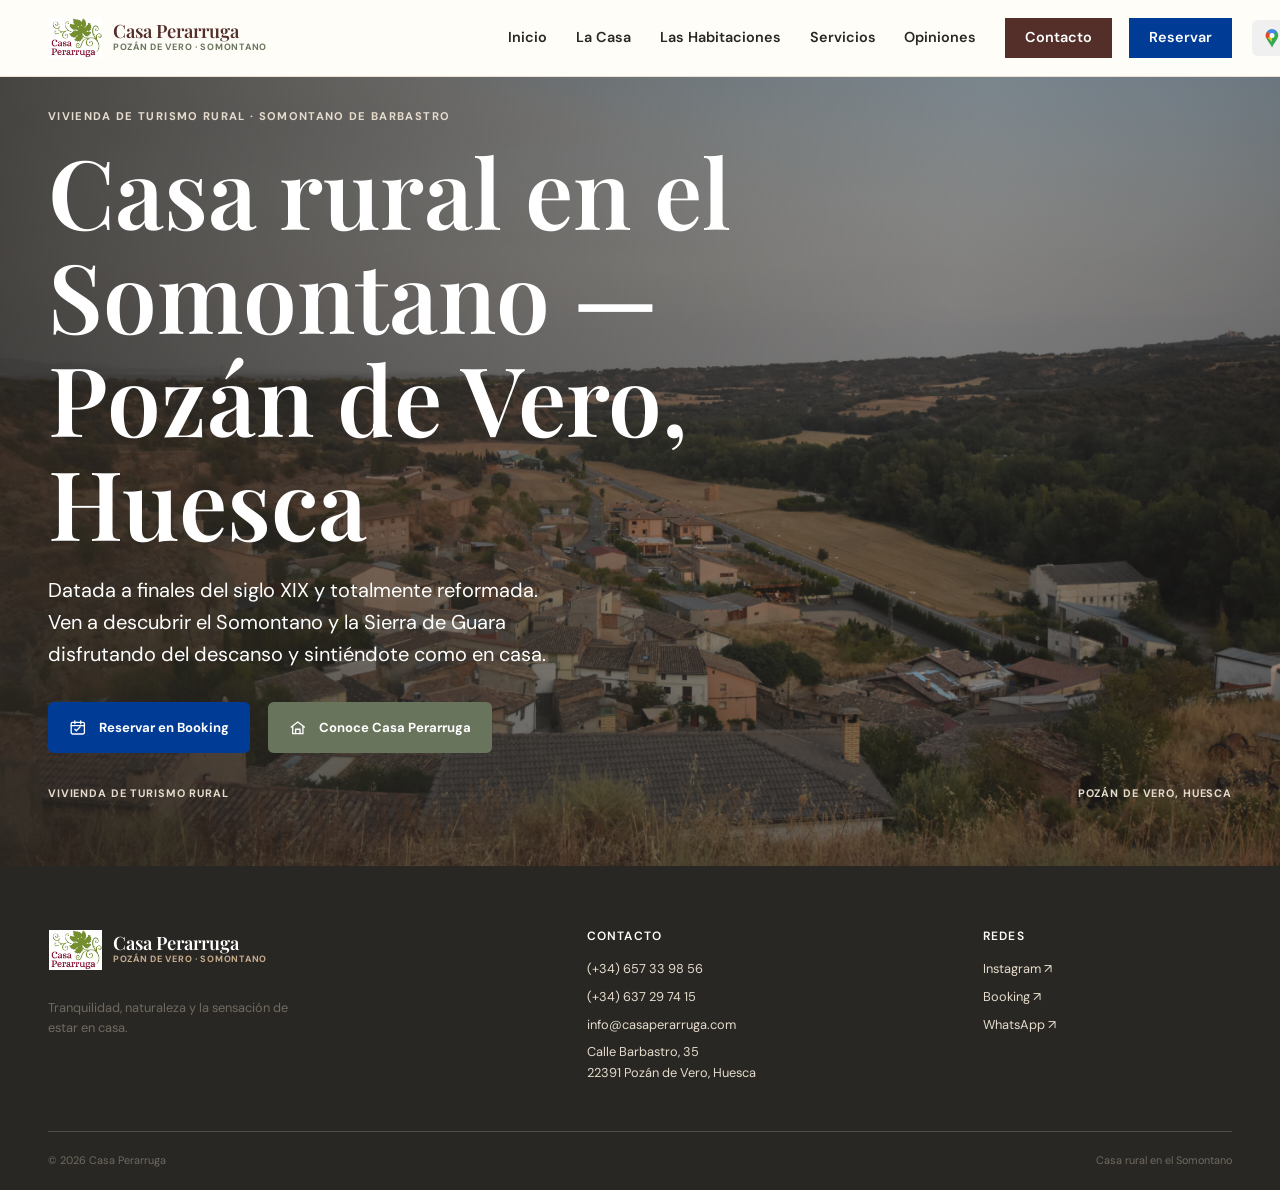
==== commit 9efe184c: "feat(seo): schema markup, OG tags, canonicals y sitemap en todos los HTML" ====
--- a/index.html
+++ b/index.html
@@ -3,17 +3,49 @@
   <head>
     <meta charset="UTF-8" />
     <meta name="viewport" content="width=device-width, initial-scale=1.0" />
+
+    <!-- SEO BÁSICO -->
+    <title>Casa Rural en el Somontano | Casa Perarruga — Pozán de Vero, Huesca</title>
     <meta
       name="description"
-      content="Casa Perarruga: casa rural con encanto en Pozán de Vero, en el corazón del Somontano y cerca de la Sierra de Guara."
-    />
-    <meta
-      name="keywords"
-      content="casa rural Pozán de Vero, turismo Somontano, alojamiento Sierra de Guara"
-    />
+      content="Casa Perarruga: casa rural con encanto en Pozán de Vero, corazón del Somontano de Barbastro. Habitaciones con baño privado, desayuno incluido y acceso a la Sierra de Guara. ¡Reserva ahora!"
+    />
+    <link rel="canonical" href="https://www.casaperarruga.com/" />
+    <meta name="robots" content="index, follow" />
     <meta name="author" content="Casa Perarruga" />
     <meta name="theme-color" content="#542f2a" />
-    <title>Casa Perarruga | Tu refugio en el Somontano</title>
+
+    <!-- OPEN GRAPH -->
+    <meta property="og:type" content="website" />
+    <meta property="og:site_name" content="Casa Perarruga" />
+    <meta property="og:url" content="https://www.casaperarruga.com/" />
+    <meta property="og:title" content="Casa Rural en el Somontano | Casa Perarruga" />
+    <meta
+      property="og:description"
+      content="Casa rural con encanto en Pozán de Vero. Habitaciones con baño privado, desayuno incluido y entorno natural único entre el Somontano y la Sierra de Guara."
+    />
+    <meta
+      property="og:image"
+      content="https://www.casaperarruga.com/assets/img/Foto_Portada_Casa.JPG"
+    />
+    <meta property="og:image:width" content="1200" />
+    <meta property="og:image:height" content="630" />
+    <meta property="og:image:alt" content="Fachada de Casa Perarruga en Pozán de Vero" />
+    <meta property="og:locale" content="es_ES" />
+
+    <!-- TWITTER CARDS -->
+    <meta name="twitter:card" content="summary_large_image" />
+    <meta name="twitter:title" content="Casa Rural en el Somontano | Casa Perarruga" />
+    <meta
+      name="twitter:description"
+      content="Casa rural con encanto en Pozán de Vero. Habitaciones con baño privado y desayuno incluido entre el Somontano y la Sierra de Guara."
+    />
+    <meta
+      name="twitter:image"
+      content="https://www.casaperarruga.com/assets/img/Foto_Portada_Casa.JPG"
+    />
+
+    <!-- FUENTES -->
     <link rel="preconnect" href="https://fonts.googleapis.com" />
     <link rel="preconnect" href="https://fonts.gstatic.com" crossorigin />
     <link
@@ -21,6 +53,102 @@
       rel="stylesheet"
     />
     <link rel="stylesheet" href="assets/css/styles.css" />
+
+    <!-- SCHEMA MARKUP — LodgingBusiness -->
+    <script type="application/ld+json">
+    {
+      "@context": "https://schema.org",
+      "@type": "LodgingBusiness",
+      "name": "Casa Perarruga",
+      "alternateName": "Casa Rural Casa Perarruga",
+      "description": "Casa rural con encanto en Pozán de Vero, en el corazón del Somontano de Barbastro y cerca de la Sierra de Guara. Cuatro habitaciones con baño privado, desayuno continental incluido y cocina comunitaria.",
+      "url": "https://www.casaperarruga.com/",
+      "logo": "https://www.casaperarruga.com/assets/img/Logo-Casa-Perarruga-WP_-2.jpg",
+      "image": [
+        "https://www.casaperarruga.com/assets/img/Foto_Portada_Casa.JPG",
+        "https://www.casaperarruga.com/assets/img/Casa_Perarruga_Exterior.jpg",
+        "https://www.casaperarruga.com/assets/img/Foto_Habitaciones.JPG"
+      ],
+      "address": {
+        "@type": "PostalAddress",
+        "streetAddress": "Calle Barbastro, 35",
+        "addressLocality": "Pozán de Vero",
+        "postalCode": "22391",
+        "addressRegion": "Huesca",
+        "addressCountry": "ES"
+      },
+      "geo": {
+        "@type": "GeoCoordinates",
+        "latitude": 42.0810581,
+        "longitude": 0.0349593
+      },
+      "telephone": ["+34657339856", "+34637297415"],
+      "email": "info@casaperarruga.com",
+      "sameAs": [
+        "https://www.instagram.com/casaperarruga",
+        "https://www.booking.com/hotel/es/casa-perarruga.es.html"
+      ],
+      "priceRange": "€€",
+      "checkinTime": "15:00",
+      "checkoutTime": "12:00",
+      "numberOfRooms": 4,
+      "amenityFeature": [
+        { "@type": "LocationFeatureSpecification", "name": "Desayuno continental incluido", "value": true },
+        { "@type": "LocationFeatureSpecification", "name": "WiFi gratuito", "value": true },
+        { "@type": "LocationFeatureSpecification", "name": "Cocina comunitaria", "value": true },
+        { "@type": "LocationFeatureSpecification", "name": "Terraza", "value": true },
+        { "@type": "LocationFeatureSpecification", "name": "Baño privado en habitación", "value": true },
+        { "@type": "LocationFeatureSpecification", "name": "No fumadores", "value": true }
+      ],
+      "aggregateRating": {
+        "@type": "AggregateRating",
+        "ratingValue": "9.4",
+        "reviewCount": "47",
+        "bestRating": "10",
+        "worstRating": "1"
+      },
+      "containsPlace": [
+        {
+          "@type": "HotelRoom",
+          "name": "Habitación Garnacha",
+          "url": "https://www.casaperarruga.com/habitacion-garnacha.html",
+          "description": "Habitación cuádruple de 18 m² con cama doble y litera, baño privado y balcón. Ideal para familias.",
+          "occupancy": { "@type": "QuantitativeValue", "minValue": 1, "maxValue": 4 },
+          "bed": [
+            { "@type": "BedDetails", "typeOfBed": "Double bed", "numberOfBeds": 1 },
+            { "@type": "BedDetails", "typeOfBed": "Bunk bed", "numberOfBeds": 1 }
+          ]
+        },
+        {
+          "@type": "HotelRoom",
+          "name": "Habitación Merlot",
+          "url": "https://www.casaperarruga.com/habitacion-merlot.html",
+          "description": "Habitación doble de 15 m² con cama de matrimonio, baño privado y balcón con vistas a la calle.",
+          "occupancy": { "@type": "QuantitativeValue", "minValue": 1, "maxValue": 2 },
+          "bed": [{ "@type": "BedDetails", "typeOfBed": "Double bed", "numberOfBeds": 1 }]
+        },
+        {
+          "@type": "HotelRoom",
+          "name": "Habitación Alcañón",
+          "url": "https://www.casaperarruga.com/habitacion-alcanon.html",
+          "description": "Habitación doble de 15 m² con cama de matrimonio, baño privado y vistas al patio interior.",
+          "occupancy": { "@type": "QuantitativeValue", "minValue": 1, "maxValue": 2 },
+          "bed": [{ "@type": "BedDetails", "typeOfBed": "Double bed", "numberOfBeds": 1 }]
+        },
+        {
+          "@type": "HotelRoom",
+          "name": "Habitación Syrah",
+          "url": "https://www.casaperarruga.com/habitacion-syrah.html",
+          "description": "Habitación versátil de 17 m² para dos o cuatro personas con dos camas individuales y sofá cama, baño privado.",
+          "occupancy": { "@type": "QuantitativeValue", "minValue": 1, "maxValue": 4 },
+          "bed": [
+            { "@type": "BedDetails", "typeOfBed": "Single bed", "numberOfBeds": 2 },
+            { "@type": "BedDetails", "typeOfBed": "Sofa bed", "numberOfBeds": 1 }
+          ]
+        }
+      ]
+    }
+    </script>
   </head>
   <body>
     <header class="site-header">
@@ -117,8 +245,8 @@
     <main>
       <section class="hero" aria-labelledby="hero-title">
         <div class="hero__content page-width">
-          <p class="eyebrow">Una casa con historia · Huesca</p>
-          <h1 id="hero-title">Antigua casa de pueblo en Pozán de Vero</h1>
+          <p class="eyebrow">Vivienda de Turismo Rural · Somontano de Barbastro</p>
+          <h1 id="hero-title">Casa rural en el Somontano — Pozán de Vero, Huesca</h1>
           <p class="hero__intro">
             Datada a finales del siglo XIX y totalmente reformada. Ven a
             descubrir el Somontano y la Sierra de Guara disfrutando del descanso
--- a/assets/css/styles.css
+++ b/assets/css/styles.css
@@ -53,7 +53,7 @@
 
 a:focus-visible,
 button:focus-visible,
-input:focus-visible + .menu-button {
+input:focus-visible+.menu-button {
   outline: 3px solid var(--clay);
   outline-offset: 4px;
 }
@@ -175,19 +175,19 @@
   box-shadow: var(--shadow);
 }
 
-.menu-toggle:checked ~ .site-nav {
+.menu-toggle:checked~.site-nav {
   display: block;
 }
 
-.menu-toggle:checked + .menu-button span:nth-child(1) {
+.menu-toggle:checked+.menu-button span:nth-child(1) {
   transform: translateY(0.42rem) rotate(45deg);
 }
 
-.menu-toggle:checked + .menu-button span:nth-child(2) {
+.menu-toggle:checked+.menu-button span:nth-child(2) {
   opacity: 0;
 }
 
-.menu-toggle:checked + .menu-button span:nth-child(3) {
+.menu-toggle:checked+.menu-button span:nth-child(3) {
   transform: translateY(-0.42rem) rotate(-45deg);
 }
 
@@ -203,11 +203,11 @@
   position: relative;
 }
 
-.nav-dropdown > a {
+.nav-dropdown>a {
   font-weight: 700;
 }
 
-.nav-dropdown > a span {
+.nav-dropdown>a span {
   display: none;
 }
 
@@ -240,7 +240,7 @@
 
 .nav-dropdown:hover .nav-dropdown__menu,
 .nav-dropdown:focus-within .nav-dropdown__menu,
-.menu-toggle:checked ~ .site-nav .nav-dropdown__menu {
+.menu-toggle:checked~.site-nav .nav-dropdown__menu {
   max-height: 15rem;
   opacity: 1;
   visibility: visible;
@@ -469,7 +469,7 @@
   margin-bottom: 2rem;
 }
 
-.surroundings__intro > div,
+.surroundings__intro>div,
 .surroundings__lead {
   min-width: 0;
 }
@@ -550,7 +550,7 @@
   color: var(--wine);
 }
 
-.interest-card__content > p:last-of-type {
+.interest-card__content>p:last-of-type {
   margin-bottom: 1.25rem;
   color: var(--muted);
   font-size: 0.82rem;
@@ -804,7 +804,7 @@
   margin-bottom: 0;
 }
 
-.section-heading > p {
+.section-heading>p {
   max-width: 26rem;
   margin-bottom: 0;
   color: var(--muted);
@@ -959,7 +959,7 @@
   border-top: 1px solid var(--stone);
 }
 
-.service-list article > span {
+.service-list article>span {
   display: block;
   margin-bottom: 1.25rem;
   color: var(--clay);
@@ -1003,7 +1003,7 @@
   line-height: 0.9;
 }
 
-.rating > span {
+.rating>span {
   color: var(--stone);
   font-size: 1.2rem;
 }
@@ -1197,18 +1197,18 @@
   color: var(--stone);
 }
 
-.page-hero > p:last-child {
+.page-hero>p:last-child {
   max-width: 38rem;
   margin-bottom: 0;
   color: var(--muted);
   font-size: 1.1rem;
 }
 
-.house-page .page-hero > p:last-child {
+.house-page .page-hero>p:last-child {
   color: var(--stone);
 }
 
-.house-page .page-hero > p:not(.eyebrow) {
+.house-page .page-hero>p:not(.eyebrow) {
   max-width: 33rem;
   margin-bottom: 1rem;
   color: var(--white);
@@ -1237,7 +1237,7 @@
   color: var(--white);
 }
 
-.rooms-hero > p:last-child {
+.rooms-hero>p:last-child {
   max-width: 33rem;
   margin-bottom: 0;
   color: var(--white);
@@ -1358,7 +1358,7 @@
   color: var(--white);
 }
 
-.room-detail-hero > p:last-child {
+.room-detail-hero>p:last-child {
   max-width: 33rem;
   min-height: 5.3rem;
   color: var(--white);
@@ -1493,14 +1493,16 @@
 .room-amenities__cards {
   display: flex;
   flex-wrap: wrap;
-  justify-content: center; /* Esto es lo que centra la tarjeta inferior */
+  justify-content: center;
+  /* Esto es lo que centra la tarjeta inferior */
   gap: 1.25rem;
   max-width: 50rem;
   margin: 0 auto;
 }
 
 .room-amenities__card {
-  flex: 0 0 calc(50% - 0.65rem); /* Calcula el tamaño exacto para que quepan dos por fila */
+  flex: 0 0 calc(50% - 0.65rem);
+  /* Calcula el tamaño exacto para que quepan dos por fila */
   min-width: 22rem;
   border: 1px solid var(--stone);
   border-radius: var(--radius);
@@ -1774,7 +1776,7 @@
     margin-bottom: 3rem;
   }
 
-  .surroundings__intro > div,
+  .surroundings__intro>div,
   .surroundings__lead {
     flex: 1 1 0;
   }
@@ -1811,7 +1813,7 @@
     padding: 1.1rem 1.2rem 1.2rem;
   }
 
-  .interest-card__content > p:last-of-type {
+  .interest-card__content>p:last-of-type {
     font-size: 0.9rem;
     line-height: 1.7;
   }
@@ -1898,6 +1900,7 @@
 }
 
 @media (prefers-reduced-motion: reduce) {
+
   *,
   *::before,
   *::after {
@@ -2368,29 +2371,35 @@
 
 .svc-activities__cta-btn {
   display: inline-flex;
-  justify-content: center; /* Centra el texto horizontalmente */
-  text-align: center; /* Garantiza que las dos líneas en móvil queden simétricas */
-  background: var(--wine); /* Usa el color principal exacto de la web */
+  justify-content: center;
+  /* Centra el texto horizontalmente */
+  text-align: center;
+  /* Garantiza que las dos líneas en móvil queden simétricas */
+  background: var(--wine);
+  /* Usa el color principal exacto de la web */
   color: var(--white) !important;
-  padding: 0.9rem 1.8rem; /* Da un poco más de aire alrededor del texto */
-  border-radius: 0.5rem; /* Cambia la forma de "píldora" por un rectángulo redondeado más elegante */
+  padding: 0.9rem 1.8rem;
+  /* Da un poco más de aire alrededor del texto */
+  border-radius: 0.5rem;
+  /* Cambia la forma de "píldora" por un rectángulo redondeado más elegante */
   font-weight: 700;
   text-decoration: none;
   font-size: 0.95rem;
-  line-height: 1.4; /* Mejora la legibilidad cuando el texto salta a la segunda línea */
-  box-shadow: 0 0.4rem 1rem rgba(84, 47, 42, 0.2); /* Añade una sombra suave para darle profundidad */
+  line-height: 1.4;
+  /* Mejora la legibilidad cuando el texto salta a la segunda línea */
+  box-shadow: 0 0.4rem 1rem rgba(84, 47, 42, 0.2);
+  /* Añade una sombra suave para darle profundidad */
   transition: all 0.25s ease;
 }
 
 .svc-activities__cta-btn:hover,
 .svc-activities__cta-btn:focus-visible {
-  background: var(
-    --clay
-  ); /* Cambia al color arcilla al pasar el ratón, como los demás botones */
-  transform: translateY(
-    -3px
-  ); /* Efecto de levitación un poco más pronunciado */
-  box-shadow: 0 0.6rem 1.5rem rgba(84, 47, 42, 0.3); /* La sombra se amplía al flotar */
+  background: var(--clay);
+  /* Cambia al color arcilla al pasar el ratón, como los demás botones */
+  transform: translateY(-3px);
+  /* Efecto de levitación un poco más pronunciado */
+  box-shadow: 0 0.6rem 1.5rem rgba(84, 47, 42, 0.3);
+  /* La sombra se amplía al flotar */
 }
 
 .activities-grid {
@@ -2706,20 +2715,21 @@
   border-bottom: 0;
 }
 
-.svc-page .page-hero > p:not(.eyebrow) {
+.svc-page .page-hero>p:not(.eyebrow) {
   max-width: 33rem;
   margin-bottom: 1rem;
   color: var(--white);
   font-size: clamp(1rem, 2.5vw, 1.25rem);
 }
 
-.svc-page .page-hero > p:last-child {
+.svc-page .page-hero>p:last-child {
   color: var(--white);
 }
 
 .svc-page .page-hero .eyebrow {
   color: var(--stone);
 }
+
 /* --------------------------------------------
    PÁGINA DE OPINIONES
 -------------------------------------------- */
@@ -2753,7 +2763,7 @@
   color: var(--stone);
 }
 
-.opinions-page .page-hero > p:not(.eyebrow) {
+.opinions-page .page-hero>p:not(.eyebrow) {
   max-width: 38rem;
   margin-bottom: 1rem;
   color: var(--white);
@@ -2791,6 +2801,7 @@
   color: var(--wine);
   margin: 0;
 }
+
 /* Reviews Section */
 .reviews-section {
   background: #ffffff;
@@ -2972,6 +2983,7 @@
   color: #fff;
   transform: translateY(-2px);
 }
+
 /* --------------------------------------------
    PÁGINA DE CONTACTO
 -------------------------------------------- */
@@ -3008,7 +3020,7 @@
   color: var(--stone);
 }
 
-.contact-page-wrap .page-hero > p:not(.eyebrow) {
+.contact-page-wrap .page-hero>p:not(.eyebrow) {
   max-width: 38rem;
   margin-bottom: 1rem;
   color: var(--white);
@@ -3153,11 +3165,15 @@
 .contact-map-link:hover {
   text-decoration: underline;
 }
+
 /* Google Maps Header Button */
 .site-nav .nav-cta.nav-cta--maps {
-  background: #f0f0f0; /* Gris muy clarito */
-  border-radius: 6px; /* Bordes suaves para que parezca un botón */
-  padding: 0.5rem 0.6rem; /* Espacio interior para que respire el icono */
+  background: #f0f0f0;
+  /* Gris muy clarito */
+  border-radius: 6px;
+  /* Bordes suaves para que parezca un botón */
+  padding: 0.5rem 0.6rem;
+  /* Espacio interior para que respire el icono */
   display: inline-flex;
   align-items: center;
   justify-content: center;
@@ -3172,11 +3188,13 @@
 
 .site-nav .nav-cta.nav-cta--maps:hover,
 .site-nav .nav-cta.nav-cta--maps:focus-visible {
-  background: #e4e4e4; /* Un gris un pelín más oscuro al pasar el ratón */
+  background: #e4e4e4;
+  /* Un gris un pelín más oscuro al pasar el ratón */
   filter: brightness(1);
 }
 
 @media (min-width: 60rem) {
+
   /* En escritorio, lo sacamos del flujo para que no empuje las palabras */
   .site-nav li:has(.nav-cta--maps) {
     position: absolute;
@@ -3187,13 +3205,16 @@
 }
 
 @media (max-width: 768px) {
+
   /* 1. CARRUSELES MÓVILES (Habitaciones y La Casa) */
   /* Hemos quitado las clases de "room-amenities" de aquí */
   /* 1. CARRUSELES MÓVILES (Habitaciones, La Casa, Servicios y Actividades) */
+  /* 1. CARRUSELES MÓVILES (Habitaciones, La Casa, Servicios, Actividades y Opiniones) */
   .room-grid,
   .floor-list,
   .svc-grid,
-  .activities-grid {
+  .activities-grid,
+  .reviews-grid {
     display: flex !important;
     flex-wrap: nowrap !important;
     overflow-x: auto !important;
@@ -3209,7 +3230,8 @@
   .room-grid::-webkit-scrollbar,
   .floor-list::-webkit-scrollbar,
   .svc-grid::-webkit-scrollbar,
-  .activities-grid::-webkit-scrollbar {
+  .activities-grid::-webkit-scrollbar,
+  .reviews-grid::-webkit-scrollbar {
     display: none !important;
   }
 
@@ -3217,14 +3239,16 @@
   .room-card,
   .detail-card,
   .svc-card,
-  .activity-card {
+  .activity-card,
+  .review-card {
     flex: 0 0 85% !important;
     scroll-snap-align: start !important;
   }
 
   /* 2. ACORDEÓN DE CARACTERÍSTICAS (Nuevo) */
   .room-amenities__cards {
-    display: block !important; /* Desactiva el carrusel y las apila */
+    display: block !important;
+    /* Desactiva el carrusel y las apila */
   }
 
   .room-amenities__card {
@@ -3259,7 +3283,114 @@
     display: block;
   }
 
-  /* 3. MEJORA DEL MENÚ MÓVIL */
+  /* 1. Página de Servicios (4 botones): formar un cuadrado de 2x2 en móvil */
+  .svc-page .house-section-nav {
+    display: grid !important;
+    grid-template-columns: repeat(2, 1fr) !important;
+    gap: 0.5rem !important;
+    width: 100% !important;
+  }
+
+  .svc-page .house-section-nav a {
+    justify-content: center !important;
+    text-align: center !important;
+    font-size: 0.75rem !important;
+    /* Tamaño optimizado para que los textos encajen perfectamente en dos columnas */
+    padding: 0.6rem 0.4rem !important;
+  }
+
+  /* 2. Demás páginas (2 botones como La Casa o Inicio): colocarlos en línea en móvil */
+  .house-page .house-section-nav,
+  .hero .house-section-nav {
+    display: flex !important;
+    flex-direction: row !important;
+    flex-wrap: wrap !important;
+    gap: 0.5rem !important;
+  }
+
+  .house-page .house-section-nav a,
+  .hero .house-section-nav a {
+    width: auto !important;
+    flex: 1 1 calc(50% - 0.25rem) !important;
+    /* Se reparten el ancho de forma simétrica en una línea */
+    justify-content: center !important;
+    text-align: center !important;
+    font-size: 0.8rem !important;
+    padding: 0.7rem 0.5rem !important;
+  }
+
+  /* Botón de opiniones equilibrado para móvil */
+  .reviews-cta {
+    display: flex;
+    justify-content: center;
+    /* Centra el botón en la pantalla */
+  }
+
+  .reviews-cta__btn {
+    width: min(100%,
+        20rem);
+    /* No ocupará más de 20rem, adaptándose si la pantalla es menor */
+    white-space: normal;
+    /* Permite que el texto baje de línea de forma natural */
+    text-align: center;
+    /* Centra el texto */
+    justify-content: center;
+    /* Centra el contenido interior (icono y texto) */
+    font-size: 0.9rem;
+    /* Tamaño de letra equilibrado */
+    padding: 0.8rem 1.2rem;
+    /* Espaciado interior cómodo */
+    line-height: 1.35;
+    /* Separa un poco las dos líneas para que respiren */
+  }
+
+  /* Bloque "También te ofrecemos" estilizado para móvil */
+  .svc-also {
+    padding: 1.5rem 1.25rem !important;
+    /* Reduce el margen interior para que no se sienta apretado */
+    border-left-width: 3px !important;
+    /* Línea lateral más sutil y fina */
+    background: var(--paper) !important;
+    /* Asegura el fondo cálido de papel */
+  }
+
+  .svc-also__title {
+    font-size: 1.15rem !important;
+    margin-bottom: 1rem !important;
+    color: var(--wine) !important;
+    /* Usa el color corporativo vino en lugar de negro */
+  }
+
+  .svc-also__list {
+    gap: 1rem !important;
+    /* Separa mejor cada punto para que "respire" */
+  }
+
+  .svc-also__list li {
+    font-size: 0.88rem !important;
+    color: var(--muted) !important;
+    /* Cambia el negro puro por el gris elegante del texto general */
+    line-height: 1.5;
+  }
+
+  /* Corregir el solapamiento de galería y texto en iPhone (Safari Bug) */
+  .room-gallery img {
+    height: auto !important;
+    aspect-ratio: 3 / 4 !important;
+    /* Fuerza una altura exacta a las 2 fotos pequeñas */
+  }
+
+  .room-gallery img:first-child {
+    aspect-ratio: 16 / 10 !important;
+    /* Asegura que la foto principal siga siendo ancha */
+  }
+}
+
+/* ========================================================= */
+/* MENÚ DESPLEGABLE PARA MÓVILES Y IPADS (hasta 959px)       */
+/* ========================================================= */
+@media (max-width: 1024px) {
+
   /* Oculta los submenús desplegables */
   .site-nav .nav-dropdown__menu {
     display: none !important;
@@ -3270,27 +3401,27 @@
     padding: 1.1rem 1.5rem !important;
     font-size: 1.1rem !important;
     border-bottom: 1px solid rgb(229 220 205 / 40%) !important;
-    text-align: center !important; /* <-- Esta línea centra las palabras */
-  }
-
-  /* Botones de acción (Contacto y Reservar) más pequeños */
+    text-align: center !important;
+  }
+
+  /* Botones de acción (Contacto y Reservar) */
   .site-nav .nav-cta:not(.nav-cta--maps) {
     border-bottom: none !important;
-    padding: 0.75rem 1rem !important; /* Reduce la altura interior */
-    font-size: 0.95rem !important; /* Reduce el tamaño de letra */
-    width: calc(100% - 5rem) !important; /* Hace los botones más estrechos */
-    margin-left: 2.5rem !important; /* Mantiene los botones centrados */
+    padding: 0.75rem 1rem !important;
+    font-size: 0.95rem !important;
+    width: calc(100% - 5rem) !important;
+    margin-left: 2.5rem !important;
     border-radius: 6px !important;
-    margin-bottom: 0.75rem !important; /* Espacio entre los dos botones */
-  }
-
-  /* Separación extra para despegar los botones de la lista principal */
+    margin-bottom: 0.75rem !important;
+  }
+
+  /* Separación extra para el botón Contacto */
   .site-nav a[href="contacto.html"] {
-    margin-top: 2.5rem !important; /* Empuja el botón "Contacto" hacia abajo */
-  }
-
-  /* Ocultar el botón de Google Maps en móvil */
+    margin-top: 2.5rem !important;
+  }
+
+  /* Ocultar el botón de Google Maps en menú desplegable */
   .site-nav .nav-cta.nav-cta--maps {
     display: none !important;
   }
-}
+}
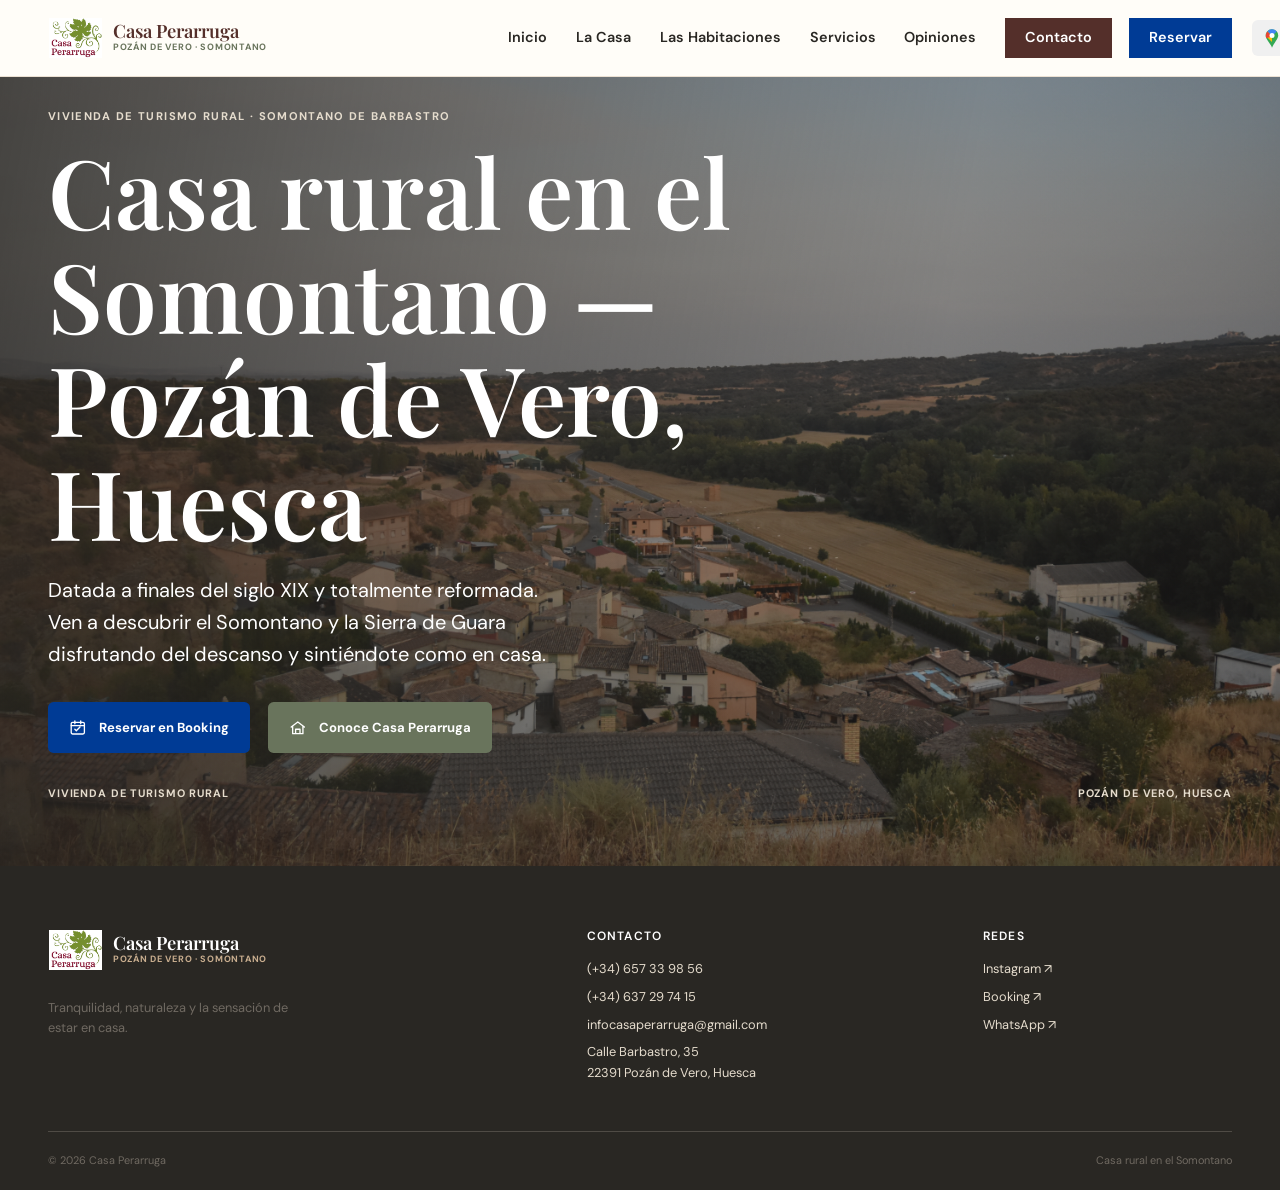
==== commit 3aff3ea4: "Changed email" ====
--- a/index.html
+++ b/index.html
@@ -1,11 +1,13 @@
-<!doctype html>
+﻿<!doctype html>
 <html lang="es">
   <head>
     <meta charset="UTF-8" />
     <meta name="viewport" content="width=device-width, initial-scale=1.0" />
 
     <!-- SEO BÁSICO -->
-    <title>Casa Rural en el Somontano | Casa Perarruga — Pozán de Vero, Huesca</title>
+    <title>
+      Casa Rural en el Somontano | Casa Perarruga — Pozán de Vero, Huesca
+    </title>
     <meta
       name="description"
       content="Casa Perarruga: casa rural con encanto en Pozán de Vero, corazón del Somontano de Barbastro. Habitaciones con baño privado, desayuno incluido y acceso a la Sierra de Guara. ¡Reserva ahora!"
@@ -19,7 +21,10 @@
     <meta property="og:type" content="website" />
     <meta property="og:site_name" content="Casa Perarruga" />
     <meta property="og:url" content="https://www.casaperarruga.com/" />
-    <meta property="og:title" content="Casa Rural en el Somontano | Casa Perarruga" />
+    <meta
+      property="og:title"
+      content="Casa Rural en el Somontano | Casa Perarruga"
+    />
     <meta
       property="og:description"
       content="Casa rural con encanto en Pozán de Vero. Habitaciones con baño privado, desayuno incluido y entorno natural único entre el Somontano y la Sierra de Guara."
@@ -30,12 +35,18 @@
     />
     <meta property="og:image:width" content="1200" />
     <meta property="og:image:height" content="630" />
-    <meta property="og:image:alt" content="Fachada de Casa Perarruga en Pozán de Vero" />
+    <meta
+      property="og:image:alt"
+      content="Fachada de Casa Perarruga en Pozán de Vero"
+    />
     <meta property="og:locale" content="es_ES" />
 
     <!-- TWITTER CARDS -->
     <meta name="twitter:card" content="summary_large_image" />
-    <meta name="twitter:title" content="Casa Rural en el Somontano | Casa Perarruga" />
+    <meta
+      name="twitter:title"
+      content="Casa Rural en el Somontano | Casa Perarruga"
+    />
     <meta
       name="twitter:description"
       content="Casa rural con encanto en Pozán de Vero. Habitaciones con baño privado y desayuno incluido entre el Somontano y la Sierra de Guara."
@@ -56,99 +67,172 @@
 
     <!-- SCHEMA MARKUP — LodgingBusiness -->
     <script type="application/ld+json">
-    {
-      "@context": "https://schema.org",
-      "@type": "LodgingBusiness",
-      "name": "Casa Perarruga",
-      "alternateName": "Casa Rural Casa Perarruga",
-      "description": "Casa rural con encanto en Pozán de Vero, en el corazón del Somontano de Barbastro y cerca de la Sierra de Guara. Cuatro habitaciones con baño privado, desayuno continental incluido y cocina comunitaria.",
-      "url": "https://www.casaperarruga.com/",
-      "logo": "https://www.casaperarruga.com/assets/img/Logo-Casa-Perarruga-WP_-2.jpg",
-      "image": [
-        "https://www.casaperarruga.com/assets/img/Foto_Portada_Casa.JPG",
-        "https://www.casaperarruga.com/assets/img/Casa_Perarruga_Exterior.jpg",
-        "https://www.casaperarruga.com/assets/img/Foto_Habitaciones.JPG"
-      ],
-      "address": {
-        "@type": "PostalAddress",
-        "streetAddress": "Calle Barbastro, 35",
-        "addressLocality": "Pozán de Vero",
-        "postalCode": "22391",
-        "addressRegion": "Huesca",
-        "addressCountry": "ES"
-      },
-      "geo": {
-        "@type": "GeoCoordinates",
-        "latitude": 42.0810581,
-        "longitude": 0.0349593
-      },
-      "telephone": ["+34657339856", "+34637297415"],
-      "email": "info@casaperarruga.com",
-      "sameAs": [
-        "https://www.instagram.com/casaperarruga",
-        "https://www.booking.com/hotel/es/casa-perarruga.es.html"
-      ],
-      "priceRange": "€€",
-      "checkinTime": "15:00",
-      "checkoutTime": "12:00",
-      "numberOfRooms": 4,
-      "amenityFeature": [
-        { "@type": "LocationFeatureSpecification", "name": "Desayuno continental incluido", "value": true },
-        { "@type": "LocationFeatureSpecification", "name": "WiFi gratuito", "value": true },
-        { "@type": "LocationFeatureSpecification", "name": "Cocina comunitaria", "value": true },
-        { "@type": "LocationFeatureSpecification", "name": "Terraza", "value": true },
-        { "@type": "LocationFeatureSpecification", "name": "Baño privado en habitación", "value": true },
-        { "@type": "LocationFeatureSpecification", "name": "No fumadores", "value": true }
-      ],
-      "aggregateRating": {
-        "@type": "AggregateRating",
-        "ratingValue": "9.4",
-        "reviewCount": "47",
-        "bestRating": "10",
-        "worstRating": "1"
-      },
-      "containsPlace": [
-        {
-          "@type": "HotelRoom",
-          "name": "Habitación Garnacha",
-          "url": "https://www.casaperarruga.com/habitacion-garnacha.html",
-          "description": "Habitación cuádruple de 18 m² con cama doble y litera, baño privado y balcón. Ideal para familias.",
-          "occupancy": { "@type": "QuantitativeValue", "minValue": 1, "maxValue": 4 },
-          "bed": [
-            { "@type": "BedDetails", "typeOfBed": "Double bed", "numberOfBeds": 1 },
-            { "@type": "BedDetails", "typeOfBed": "Bunk bed", "numberOfBeds": 1 }
-          ]
+      {
+        "@context": "https://schema.org",
+        "@type": "LodgingBusiness",
+        "name": "Casa Perarruga",
+        "alternateName": "Casa Rural Casa Perarruga",
+        "description": "Casa rural con encanto en Pozán de Vero, en el corazón del Somontano de Barbastro y cerca de la Sierra de Guara. Cuatro habitaciones con baño privado, desayuno continental incluido y cocina comunitaria.",
+        "url": "https://www.casaperarruga.com/",
+        "logo": "https://www.casaperarruga.com/assets/img/Logo-Casa-Perarruga-WP_-2.jpg",
+        "image": [
+          "https://www.casaperarruga.com/assets/img/Foto_Portada_Casa.JPG",
+          "https://www.casaperarruga.com/assets/img/Casa_Perarruga_Exterior.jpg",
+          "https://www.casaperarruga.com/assets/img/Foto_Habitaciones.JPG"
+        ],
+        "address": {
+          "@type": "PostalAddress",
+          "streetAddress": "Calle Barbastro, 35",
+          "addressLocality": "Pozán de Vero",
+          "postalCode": "22391",
+          "addressRegion": "Huesca",
+          "addressCountry": "ES"
         },
-        {
-          "@type": "HotelRoom",
-          "name": "Habitación Merlot",
-          "url": "https://www.casaperarruga.com/habitacion-merlot.html",
-          "description": "Habitación doble de 15 m² con cama de matrimonio, baño privado y balcón con vistas a la calle.",
-          "occupancy": { "@type": "QuantitativeValue", "minValue": 1, "maxValue": 2 },
-          "bed": [{ "@type": "BedDetails", "typeOfBed": "Double bed", "numberOfBeds": 1 }]
+        "geo": {
+          "@type": "GeoCoordinates",
+          "latitude": 42.0810581,
+          "longitude": 0.0349593
         },
-        {
-          "@type": "HotelRoom",
-          "name": "Habitación Alcañón",
-          "url": "https://www.casaperarruga.com/habitacion-alcanon.html",
-          "description": "Habitación doble de 15 m² con cama de matrimonio, baño privado y vistas al patio interior.",
-          "occupancy": { "@type": "QuantitativeValue", "minValue": 1, "maxValue": 2 },
-          "bed": [{ "@type": "BedDetails", "typeOfBed": "Double bed", "numberOfBeds": 1 }]
+        "telephone": ["+34657339856", "+34637297415"],
+        "email": "infocasaperarruga@gmail.com",
+        "sameAs": [
+          "https://www.instagram.com/casaperarruga",
+          "https://www.booking.com/hotel/es/casa-perarruga.es.html"
+        ],
+        "priceRange": "€€",
+        "checkinTime": "15:00",
+        "checkoutTime": "12:00",
+        "numberOfRooms": 4,
+        "amenityFeature": [
+          {
+            "@type": "LocationFeatureSpecification",
+            "name": "Desayuno continental incluido",
+            "value": true
+          },
+          {
+            "@type": "LocationFeatureSpecification",
+            "name": "WiFi gratuito",
+            "value": true
+          },
+          {
+            "@type": "LocationFeatureSpecification",
+            "name": "Cocina comunitaria",
+            "value": true
+          },
+          {
+            "@type": "LocationFeatureSpecification",
+            "name": "Terraza",
+            "value": true
+          },
+          {
+            "@type": "LocationFeatureSpecification",
+            "name": "Baño privado en habitación",
+            "value": true
+          },
+          {
+            "@type": "LocationFeatureSpecification",
+            "name": "No fumadores",
+            "value": true
+          }
+        ],
+        "aggregateRating": {
+          "@type": "AggregateRating",
+          "ratingValue": "9.4",
+          "reviewCount": "47",
+          "bestRating": "10",
+          "worstRating": "1"
         },
-        {
-          "@type": "HotelRoom",
-          "name": "Habitación Syrah",
-          "url": "https://www.casaperarruga.com/habitacion-syrah.html",
-          "description": "Habitación versátil de 17 m² para dos o cuatro personas con dos camas individuales y sofá cama, baño privado.",
-          "occupancy": { "@type": "QuantitativeValue", "minValue": 1, "maxValue": 4 },
-          "bed": [
-            { "@type": "BedDetails", "typeOfBed": "Single bed", "numberOfBeds": 2 },
-            { "@type": "BedDetails", "typeOfBed": "Sofa bed", "numberOfBeds": 1 }
-          ]
-        }
-      ]
-    }
+        "containsPlace": [
+          {
+            "@type": "HotelRoom",
+            "name": "Habitación Garnacha",
+            "url": "https://www.casaperarruga.com/habitacion-garnacha.html",
+            "description": "Habitación cuádruple de 18 m² con cama doble y litera, baño privado y balcón. Ideal para familias.",
+            "occupancy": {
+              "@type": "QuantitativeValue",
+              "minValue": 1,
+              "maxValue": 4
+            },
+            "bed": [
+              {
+                "@type": "BedDetails",
+                "typeOfBed": "Double bed",
+                "numberOfBeds": 1
+              },
+              {
+                "@type": "BedDetails",
+                "typeOfBed": "Bunk bed",
+                "numberOfBeds": 1
+              }
+            ]
+          },
+          {
+            "@type": "HotelRoom",
+            "name": "Habitación Merlot",
+            "url": "https://www.casaperarruga.com/habitacion-merlot.html",
+            "description": "Habitación doble de 15 m² con cama de matrimonio, baño privado y balcón con vistas a la calle.",
+            "occupancy": {
+              "@type": "QuantitativeValue",
+              "minValue": 1,
+              "maxValue": 2
+            },
+            "bed": [
+              {
+                "@type": "BedDetails",
+                "typeOfBed": "Double bed",
+                "numberOfBeds": 1
+              }
+            ]
+          },
+          {
+            "@type": "HotelRoom",
+            "name": "Habitación Alcañón",
+            "url": "https://www.casaperarruga.com/habitacion-alcanon.html",
+            "description": "Habitación doble de 15 m² con cama de matrimonio, baño privado y vistas al patio interior.",
+            "occupancy": {
+              "@type": "QuantitativeValue",
+              "minValue": 1,
+              "maxValue": 2
+            },
+            "bed": [
+              {
+                "@type": "BedDetails",
+                "typeOfBed": "Double bed",
+                "numberOfBeds": 1
+              }
+            ]
+          },
+          {
+            "@type": "HotelRoom",
+            "name": "Habitación Syrah",
+            "url": "https://www.casaperarruga.com/habitacion-syrah.html",
+            "description": "Habitación versátil de 17 m² para dos o cuatro personas con dos camas individuales y sofá cama, baño privado.",
+            "occupancy": {
+              "@type": "QuantitativeValue",
+              "minValue": 1,
+              "maxValue": 4
+            },
+            "bed": [
+              {
+                "@type": "BedDetails",
+                "typeOfBed": "Single bed",
+                "numberOfBeds": 2
+              },
+              {
+                "@type": "BedDetails",
+                "typeOfBed": "Sofa bed",
+                "numberOfBeds": 1
+              }
+            ]
+          }
+        ]
+      }
     </script>
+    <link
+      rel="icon"
+      href="assets/img/Logo-Casa-Perarruga-WP_-2.jpg"
+      type="image/jpeg"
+    />
   </head>
   <body>
     <header class="site-header">
@@ -245,8 +329,12 @@
     <main>
       <section class="hero" aria-labelledby="hero-title">
         <div class="hero__content page-width">
-          <p class="eyebrow">Vivienda de Turismo Rural · Somontano de Barbastro</p>
-          <h1 id="hero-title">Casa rural en el Somontano — Pozán de Vero, Huesca</h1>
+          <p class="eyebrow">
+            Vivienda de Turismo Rural · Somontano de Barbastro
+          </p>
+          <h1 id="hero-title">
+            Casa rural en el Somontano — Pozán de Vero, Huesca
+          </h1>
           <p class="hero__intro">
             Datada a finales del siglo XIX y totalmente reformada. Ven a
             descubrir el Somontano y la Sierra de Guara disfrutando del descanso
@@ -311,7 +399,8 @@
           <address>
             <a href="tel:+34657339856">(+34) 657 33 98 56</a
             ><a href="tel:+34637297415">(+34) 637 29 74 15</a
-            ><a href="mailto:info@casaperarruga.com">info@casaperarruga.com</a
+            ><a href="mailto:infocasaperarruga@gmail.com"
+              >infocasaperarruga@gmail.com</a
             ><a
               href="https://www.google.com/maps/place/Casa+Perarruga/@42.0810621,0.0323844,17z/data=!3m1!4b1!4m9!3m8!1s0x12a7887ef8998ebd:0x75d4f2448e5ed195!5m2!4m1!1i2!8m2!3d42.0810581!4d0.0349593!16s%2Fg%2F11c52byd4_?entry=ttu&amp;g_ep=EgoyMDI2MDkxMy4wIKXMDSoASAFQAw%3D%3D"
               target="_blank"
